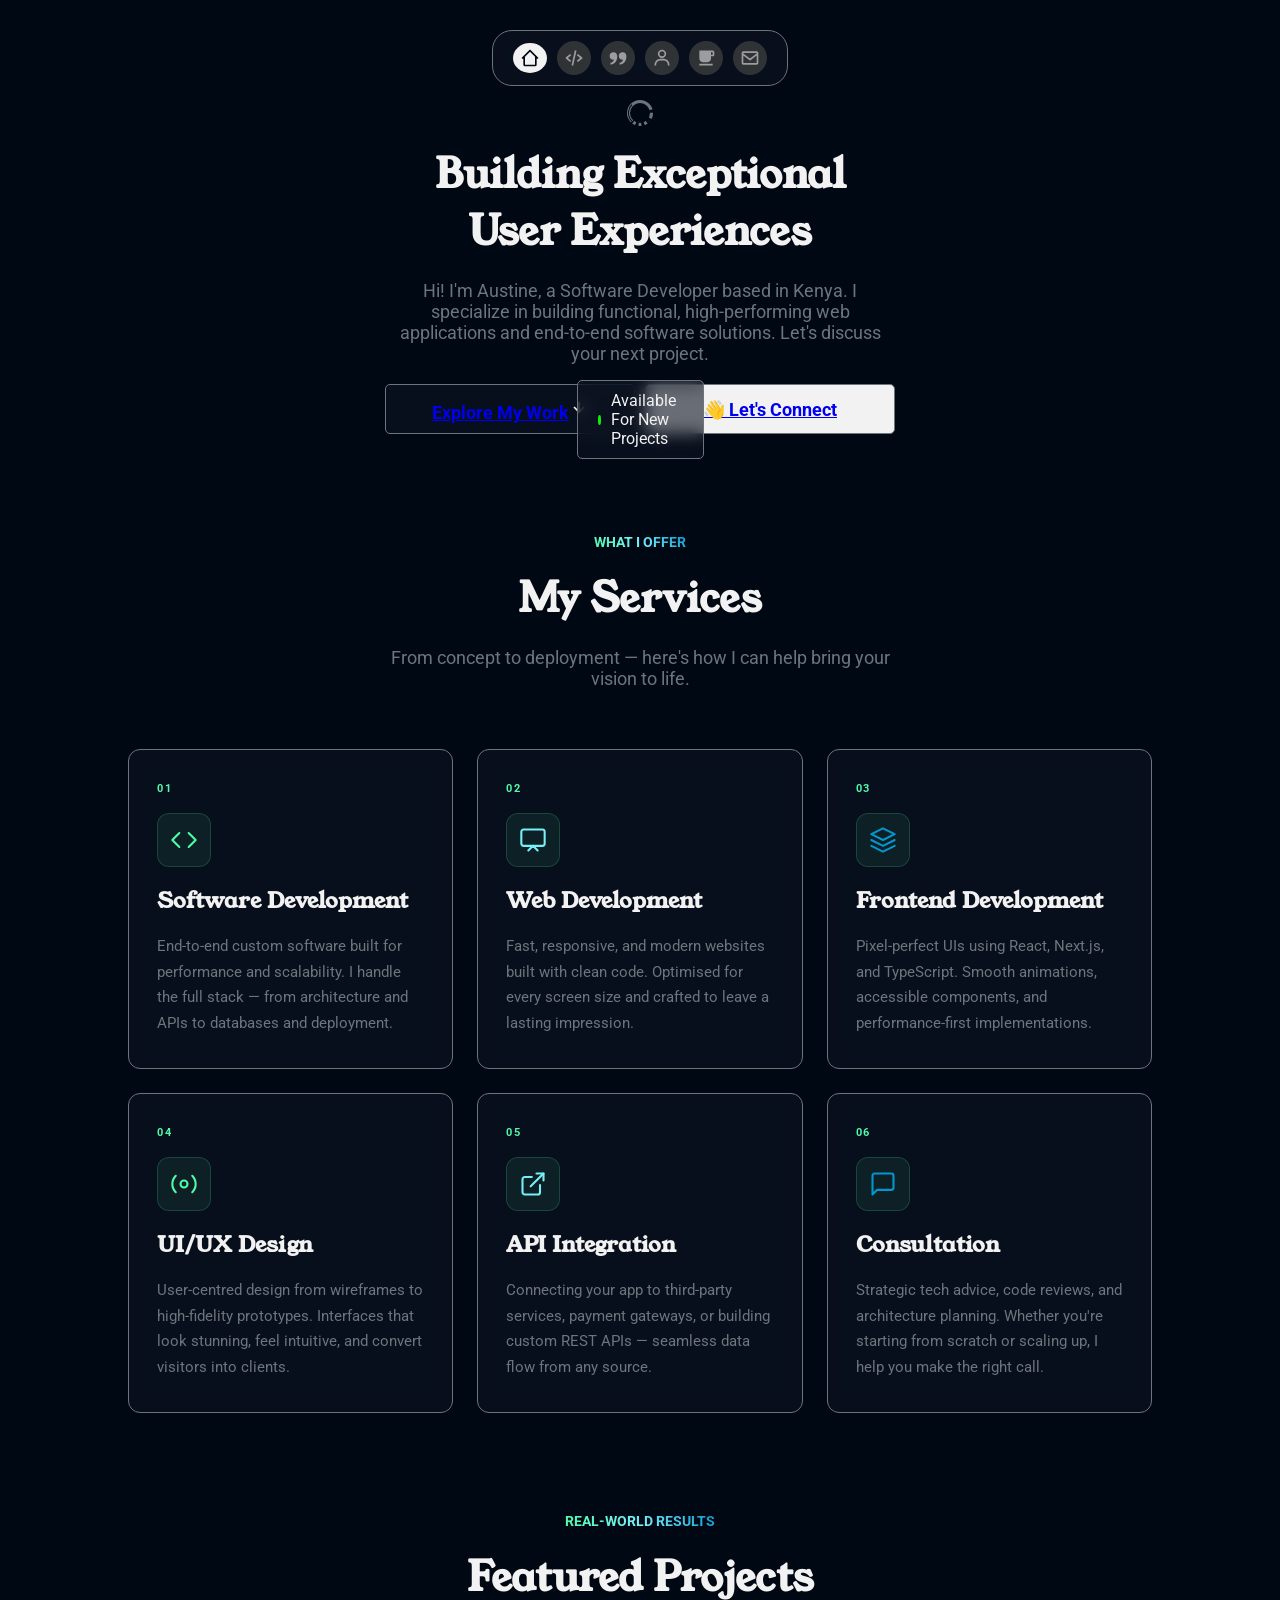
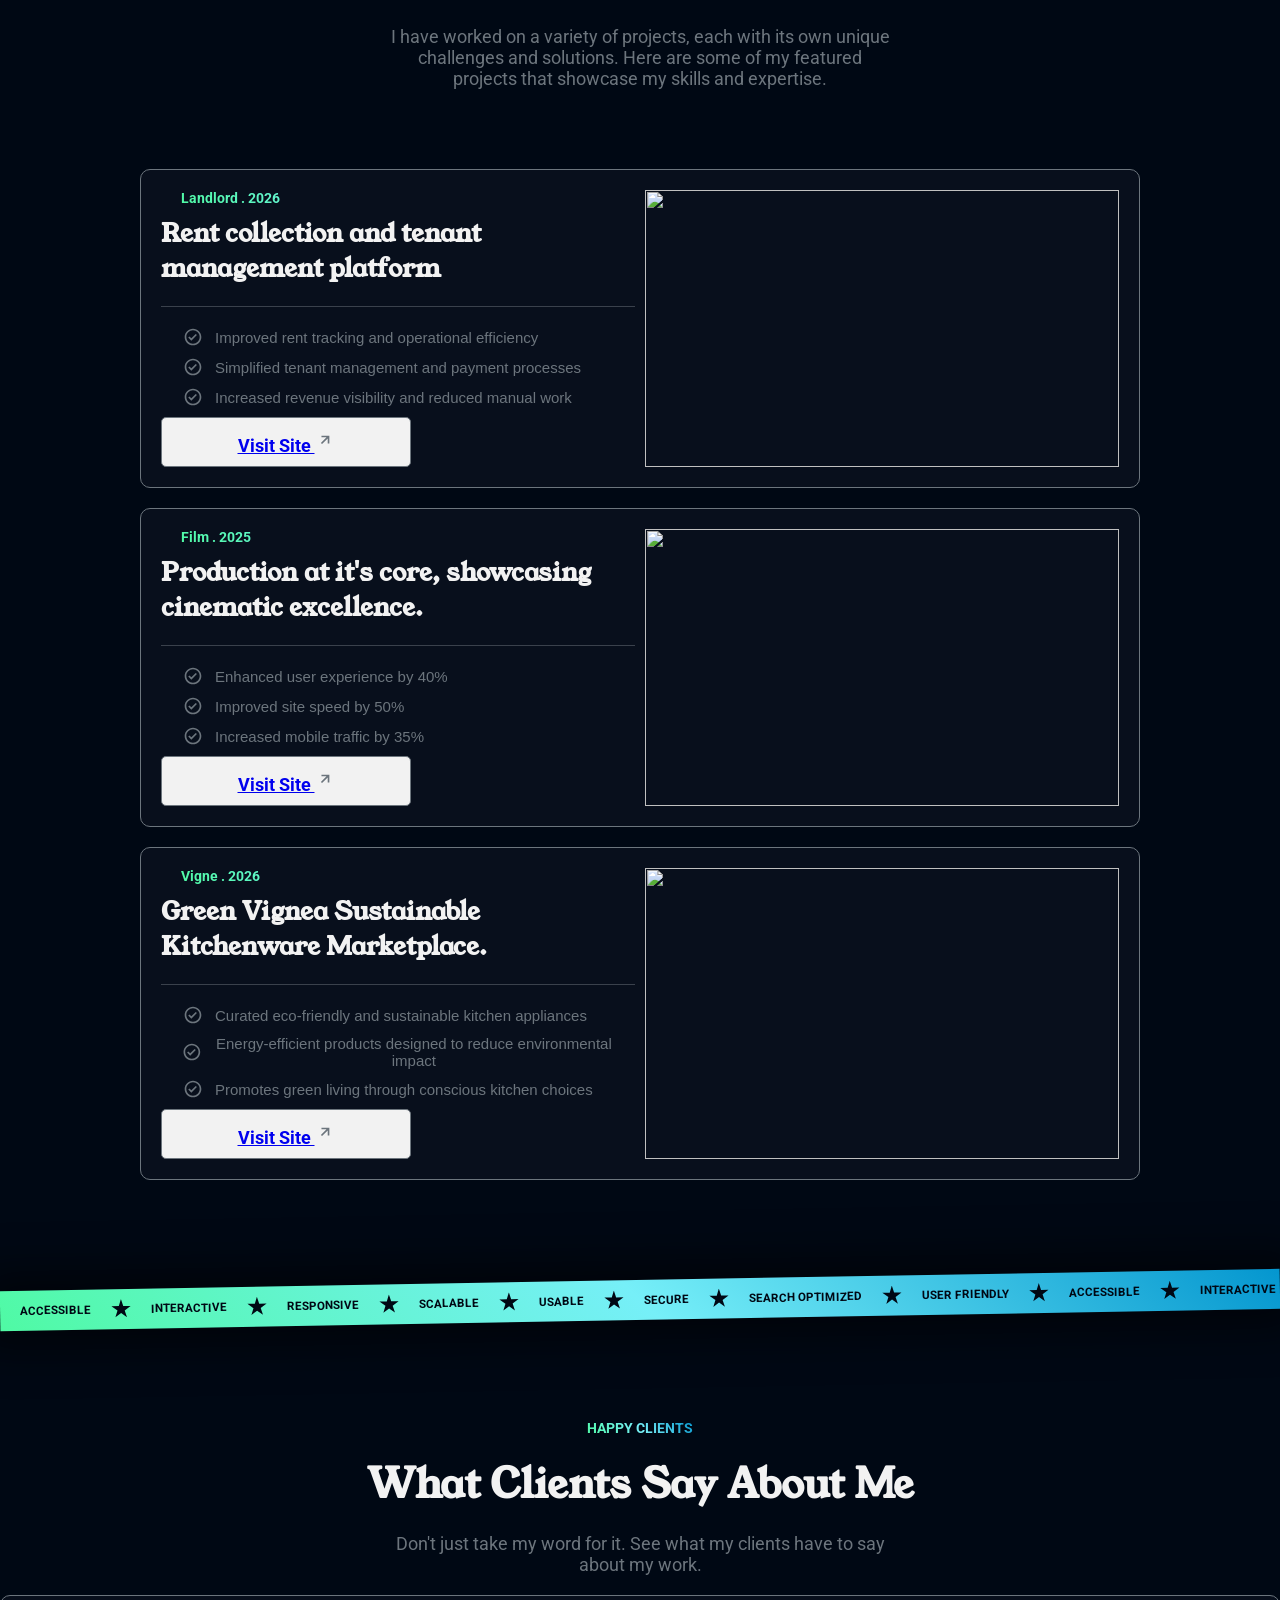
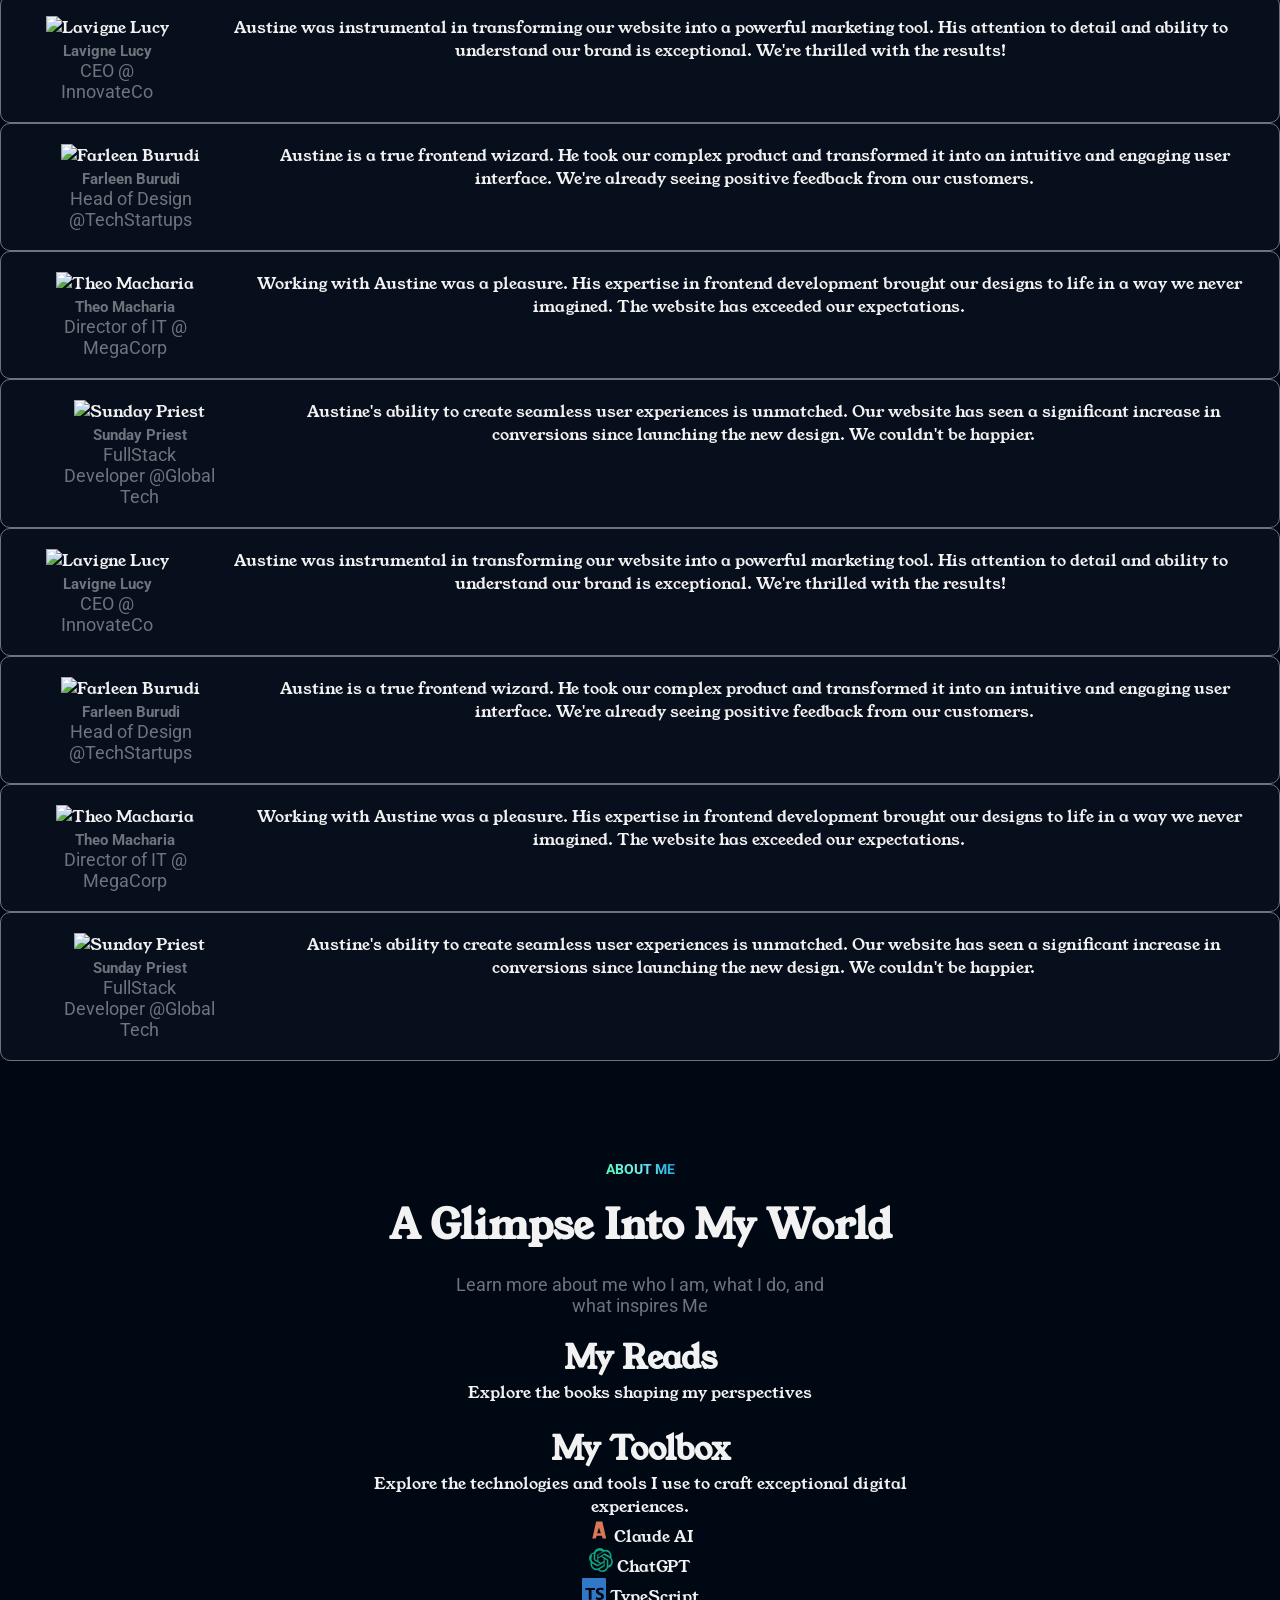
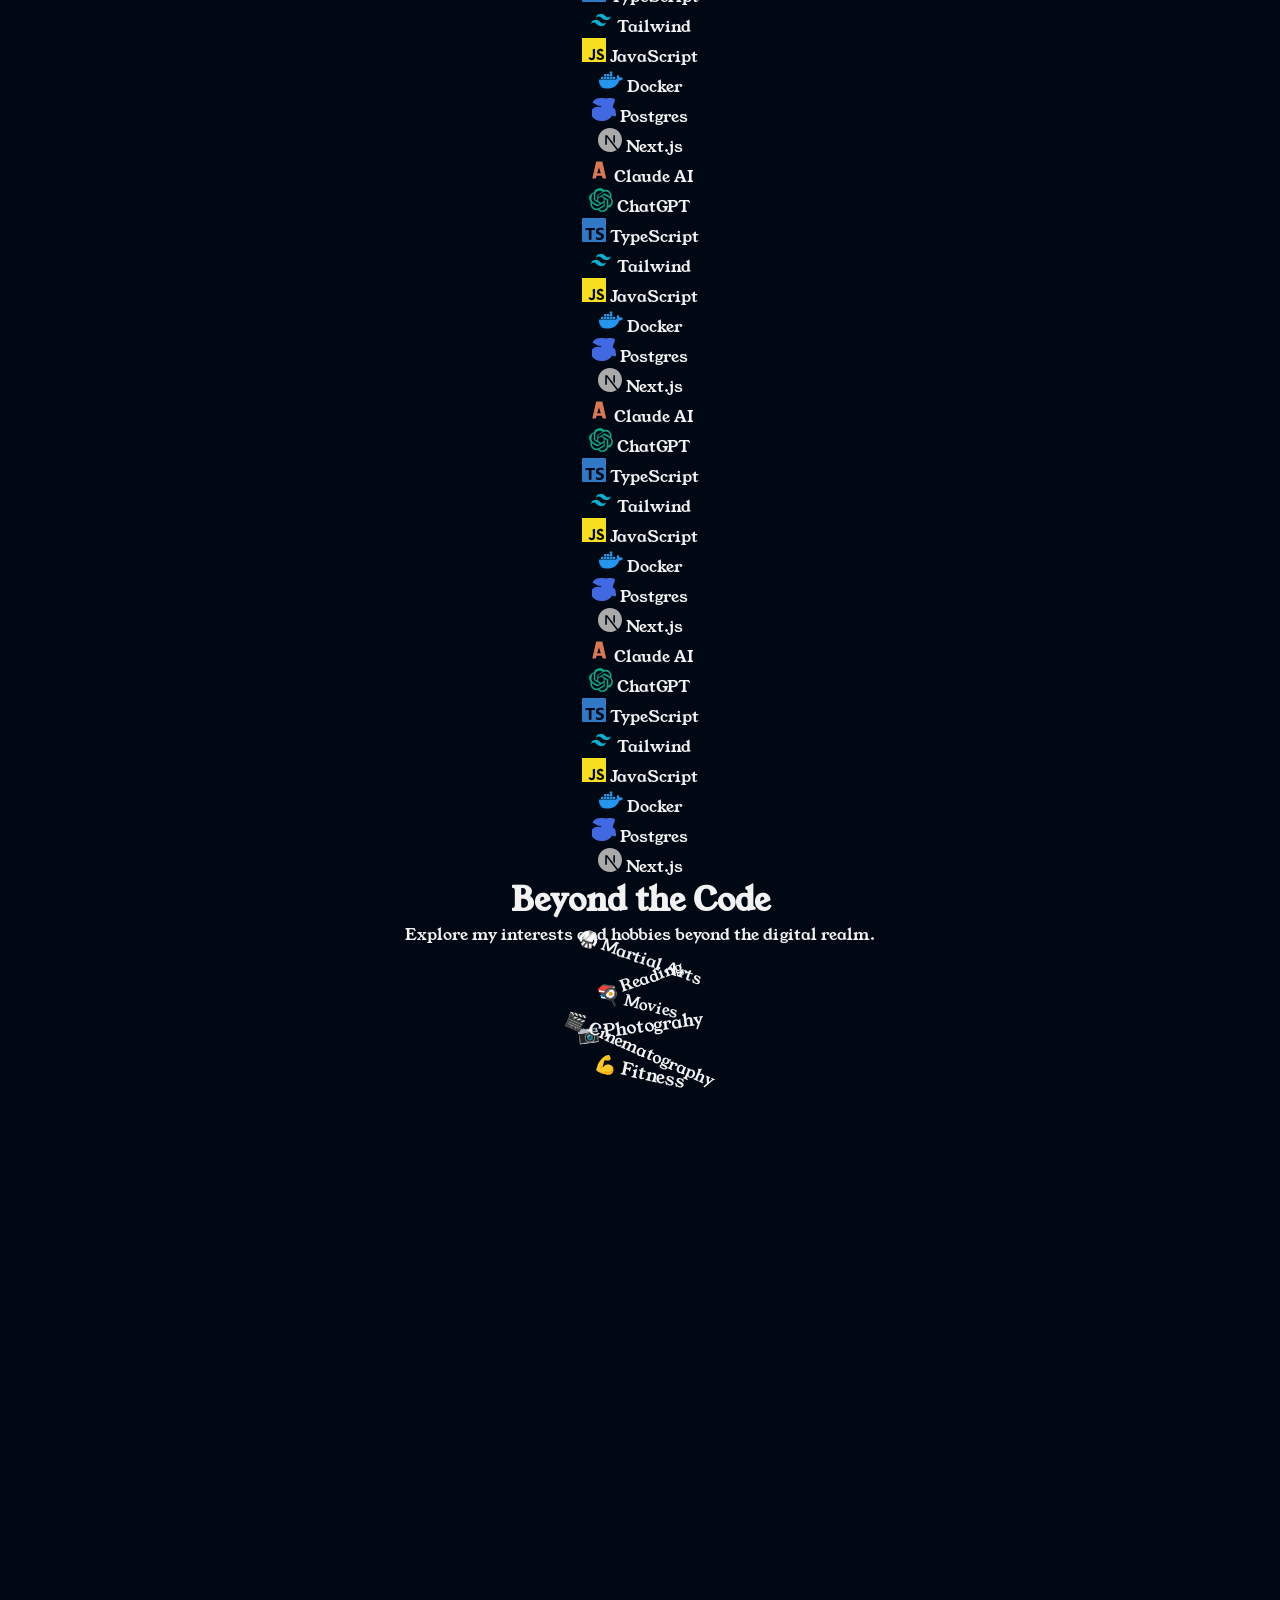
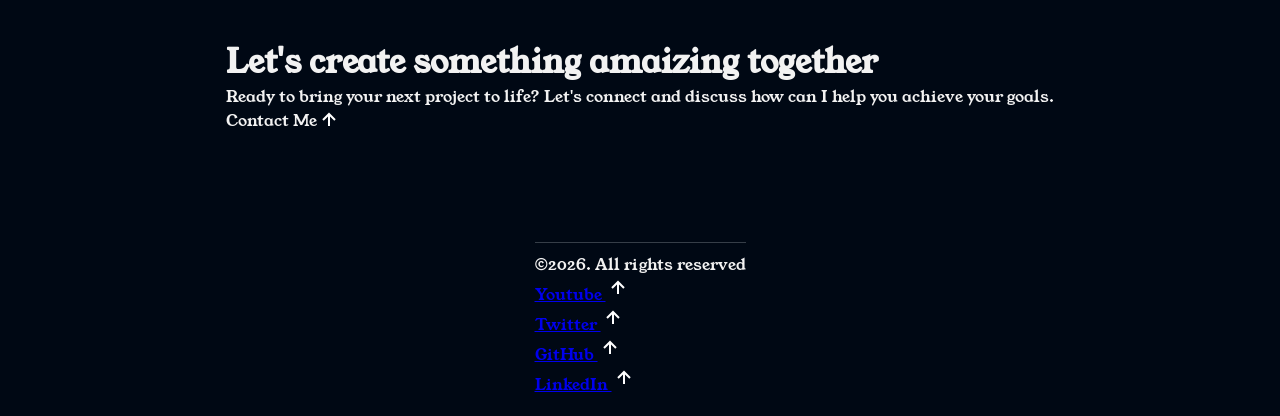
==== index.html @ bb8df399 "Add contact modal functionality and services section to portfolio" ====
<!DOCTYPE html>
<html lang="en">
<head>
    <meta charset="UTF-8">
    <meta name="viewport" content="width=device-width, initial-scale=1.0">
    <link href='https://unpkg.com/boxicons@2.1.4/css/boxicons.min.css' rel='stylesheet'>
    <link rel="stylesheet" href="second-section.css">
    <link rel="stylesheet" href="style.css">
    <link rel="stylesheet" href="third-section.css">
    <title>My Portfolio</title>
</head>
<body>

    <!-- <a href="https://wa.me/254768400317" target="_blank"
   style="
     position: fixed;
     left: 20px;
     bottom: 20px;
     z-index: 1000;
     background-color: #25D366;
     border-radius: 50%;
     padding: 12px;
     box-shadow: 0 4px 6px rgba(0,0,0,0.3);
     transition: transform 0.3s ease;
     display: flex;
     align-items: center;
     justify-content: center;
     text-decoration: none;
   "
   onmouseover="this.style.transform='scale(1.1)'"
   onmouseout="this.style.transform='scale(1)'"
   title="Chat with us on WhatsApp">
  <img src="https://upload.wikimedia.org/wikipedia/commons/6/6b/WhatsApp.svg"
       alt="Chat with us on WhatsApp"
       style="width:40px; height:40px;">
</a>

    
  <script src='https://cdn.jotfor.ms/agent/embedjs/0199d40018ce7ee59578424e854c43de06e7/embed.js'>
</script> -->
    <nav class="nav-icons">
        <div class="home active"><a href="#home">
            <svg xmlns="http://www.w3.org/2000/svg" width="20" height="20" viewBox="0 0 24 24" style="fill: #000814;transform: ;msFilter:;"><path d="M12.71 2.29a1 1 0 0 0-1.42 0l-9 9a1 1 0 0 0 0 1.42A1 1 0 0 0 3 13h1v7a2 2 0 0 0 2 2h12a2 2 0 0 0 2-2v-7h1a1 1 0 0 0 1-1 1 1 0 0 0-.29-.71zM6 20v-9.59l6-6 6 6V20z"></path></svg>
        </a>
            <span class="icon-label">Home</span>
        </div>
        <div class="home">
            <a href="#projects">
                <svg xmlns="http://www.w3.org/2000/svg" width="24" height="24" viewBox="0 0 24 24" style="fill: #9c9d9e;transform: ;msFilter:;"><path d="m7.375 16.781 1.25-1.562L4.601 12l4.024-3.219-1.25-1.562-5 4a1 1 0 0 0 0 1.562l5 4zm9.25-9.562-1.25 1.562L19.399 12l-4.024 3.219 1.25 1.562 5-4a1 1 0 0 0 0-1.562l-5-4zm-1.649-4.003-4 18-1.953-.434 4-18z"></path></svg>
            </a><span class="icon-label">Projects</span>
        </div>
        <div class="home">
            <a href="#testimonials">
                <svg xmlns="http://www.w3.org/2000/svg" width="24" height="24" viewBox="0 0 24 24" style="fill: #9c9d9e;transform: ;msFilter:;"><path d="m21.95 8.721-.025-.168-.026.006A4.5 4.5 0 1 0 17.5 14c.223 0 .437-.034.65-.065-.069.232-.14.468-.254.68-.114.308-.292.575-.469.844-.148.291-.409.488-.601.737-.201.242-.475.403-.692.604-.213.21-.492.315-.714.463-.232.133-.434.28-.65.35l-.539.222-.474.197.484 1.939.597-.144c.191-.048.424-.104.689-.171.271-.05.56-.187.882-.312.317-.143.686-.238 1.028-.467.344-.218.741-.4 1.091-.692.339-.301.748-.562 1.05-.944.33-.358.656-.734.909-1.162.293-.408.492-.856.702-1.299.19-.443.343-.896.468-1.336.237-.882.343-1.72.384-2.437.034-.718.014-1.315-.028-1.747a7.028 7.028 0 0 0-.063-.539zm-11 0-.025-.168-.026.006A4.5 4.5 0 1 0 6.5 14c.223 0 .437-.034.65-.065-.069.232-.14.468-.254.68-.114.308-.292.575-.469.844-.148.291-.409.488-.601.737-.201.242-.475.403-.692.604-.213.21-.492.315-.714.463-.232.133-.434.28-.65.35l-.539.222c-.301.123-.473.195-.473.195l.484 1.939.597-.144c.191-.048.424-.104.689-.171.271-.05.56-.187.882-.312.317-.143.686-.238 1.028-.467.344-.218.741-.4 1.091-.692.339-.301.748-.562 1.05-.944.33-.358.656-.734.909-1.162.293-.408.492-.856.702-1.299.19-.443.343-.896.468-1.336.237-.882.343-1.72.384-2.437.034-.718.014-1.315-.028-1.747a7.571 7.571 0 0 0-.064-.537z"></path></svg>
            </a><span class="icon-label">Testimonials</span>
        </div>
        <div class="home">
            <a href="#about">
                <svg xmlns="http://www.w3.org/2000/svg" width="24" height="24" viewBox="0 0 24 24" style="fill: #9c9d9e;transform: ;msFilter:;"><path d="M12 2a5 5 0 1 0 5 5 5 5 0 0 0-5-5zm0 8a3 3 0 1 1 3-3 3 3 0 0 1-3 3zm9 11v-1a7 7 0 0 0-7-7h-4a7 7 0 0 0-7 7v1h2v-1a5 5 0 0 1 5-5h4a5 5 0 0 1 5 5v1z"></path></svg>
            </a><span class="icon-label">About</span></div>
        <div class="home">
            <a href="#services">
                <svg xmlns="http://www.w3.org/2000/svg" width="24" height="24" viewBox="0 0 24 24" style="fill: #9c9d9e;transform: ;msFilter:;"><path d="M20 3H4v10c0 2.21 1.79 4 4 4h6c2.21 0 4-1.79 4-4v-3h2c1.103 0 2-.897 2-2V5c0-1.103-.897-2-2-2zm0 5h-2V5h2v3zM4 19h16v2H4z"></path></svg>
            </a><span class="icon-label">Services</span>
        </div>
        <div class="home">
            <a href="#contact">
                <svg xmlns="http://www.w3.org/2000/svg" width="24" height="24" viewBox="0 0 24 24" style="fill: #9c9d9e;transform: ;msFilter:;"><path d="M20 4H4c-1.103 0-2 .897-2 2v12c0 1.103.897 2 2 2h16c1.103 0 2-.897 2-2V6c0-1.103-.897-2-2-2zm0 2v.511l-8 6.223-8-6.222V6h16zM4 18V9.044l7.386 5.745a.994.994 0 0 0 1.228 0L20 9.044 20.002 18H4z"></path></svg>
            </a><span class="icon-label"><a href="mailto:austineakhonya624@gmail.com">Contact</a></span>
        </div>
    </nav>

    <div class="first-section" id="home">
        <!-- <div class="circles">
            <div class="circle circle1"><div class="star1"></div></div>
            <div class="circle circle1"><div class="star1"></div></div>
            <div class="circle circle1"><div class="star1"></div></div>
            <div class="circle circle1"><div class="star1"></div></div>
            <div class="circle circle1"><div class="star1"></div></div>
        </div> -->
        <div class="profile">
            <img class="rotating" src="images/profile.png" alt="">
            <div class="availability">
                <div class="online-blink"></div>
                Available For New Projects
            </div>
        </div>
        <div class="profile-details">
            <h1 class="profile-title">
                Building Exceptional <br> User Experiences
            </h1>
            <p class="profile-description">
                Hi! I'm Austine, a Software Developer based in Kenya. I specialize in building functional, high-performing web applications and end-to-end software solutions. Let's discuss your next project.
            </p>

            <div class="connect-contact">
                <div class="explore-work">
                    <a href="#projects">
                        Explore My Work<svg xmlns="http://www.w3.org/2000/svg" width="24" height="24" viewBox="0 0 24 24" style="fill: rgba(249, 242, 242, 1);transform: ;msFilter:;"><path d="m18.707 12.707-1.414-1.414L13 15.586V6h-2v9.586l-4.293-4.293-1.414 1.414L12 19.414z"></path></svg>
                    </a>
                </div>
                <div class="connect">
                    <a href="#" data-open-contact>
                        &#128075 Let's Connect
                    </a>
                </div>
            </div>
        </div>
    </div>

    <div class="services-section second-section profile-details" id="services">
        <h5 class="results">WHAT I OFFER</h5>
        <h1 class="results-title profile-title">My Services</h1>
        <p class="results-description profile-description">From concept to deployment — here's how I can help bring your vision to life.</p>

        <div class="services-grid">

            <div class="service-card">
                <span class="service-num">01</span>
                <div class="service-icon">
                    <svg xmlns="http://www.w3.org/2000/svg" width="24" height="24" viewBox="0 0 24 24" fill="none" stroke="#4ffaa4" stroke-width="1.8" stroke-linecap="round" stroke-linejoin="round">
                        <polyline points="16 18 22 12 16 6"/><polyline points="8 6 2 12 8 18"/>
                    </svg>
                </div>
                <h3 class="service-name">Software Development</h3>
                <p class="service-desc">End-to-end custom software built for performance and scalability. I handle the full stack — from architecture and APIs to databases and deployment.</p>
            </div>

            <div class="service-card">
                <span class="service-num">02</span>
                <div class="service-icon">
                    <svg xmlns="http://www.w3.org/2000/svg" width="24" height="24" viewBox="0 0 24 24" fill="none" stroke="#76eff8" stroke-width="1.8" stroke-linecap="round" stroke-linejoin="round">
                        <rect x="2" y="3" width="20" height="14" rx="2"/><polyline points="8 21 12 17 16 21"/>
                    </svg>
                </div>
                <h3 class="service-name">Web Development</h3>
                <p class="service-desc">Fast, responsive, and modern websites built with clean code. Optimised for every screen size and crafted to leave a lasting impression.</p>
            </div>

            <div class="service-card">
                <span class="service-num">03</span>
                <div class="service-icon">
                    <svg xmlns="http://www.w3.org/2000/svg" width="24" height="24" viewBox="0 0 24 24" fill="none" stroke="#0496cf" stroke-width="1.8" stroke-linecap="round" stroke-linejoin="round">
                        <path d="M12 2L2 7l10 5 10-5-10-5z"/><path d="M2 17l10 5 10-5"/><path d="M2 12l10 5 10-5"/>
                    </svg>
                </div>
                <h3 class="service-name">Frontend Development</h3>
                <p class="service-desc">Pixel-perfect UIs using React, Next.js, and TypeScript. Smooth animations, accessible components, and performance-first implementations.</p>
            </div>

            <div class="service-card">
                <span class="service-num">04</span>
                <div class="service-icon">
                    <svg xmlns="http://www.w3.org/2000/svg" width="24" height="24" viewBox="0 0 24 24" fill="none" stroke="#4ffaa4" stroke-width="1.8" stroke-linecap="round" stroke-linejoin="round">
                        <circle cx="12" cy="12" r="3"/><path d="M19.07 4.93a10 10 0 0 1 0 14.14M4.93 4.93a10 10 0 0 0 0 14.14"/>
                    </svg>
                </div>
                <h3 class="service-name">UI/UX Design</h3>
                <p class="service-desc">User-centred design from wireframes to high-fidelity prototypes. Interfaces that look stunning, feel intuitive, and convert visitors into clients.</p>
            </div>

            <div class="service-card">
                <span class="service-num">05</span>
                <div class="service-icon">
                    <svg xmlns="http://www.w3.org/2000/svg" width="24" height="24" viewBox="0 0 24 24" fill="none" stroke="#76eff8" stroke-width="1.8" stroke-linecap="round" stroke-linejoin="round">
                        <path d="M18 13v6a2 2 0 0 1-2 2H5a2 2 0 0 1-2-2V8a2 2 0 0 1 2-2h6"/><polyline points="15 3 21 3 21 9"/><line x1="10" y1="14" x2="21" y2="3"/>
                    </svg>
                </div>
                <h3 class="service-name">API Integration</h3>
                <p class="service-desc">Connecting your app to third-party services, payment gateways, or building custom REST APIs — seamless data flow from any source.</p>
            </div>

            <div class="service-card">
                <span class="service-num">06</span>
                <div class="service-icon">
                    <svg xmlns="http://www.w3.org/2000/svg" width="24" height="24" viewBox="0 0 24 24" fill="none" stroke="#0496cf" stroke-width="1.8" stroke-linecap="round" stroke-linejoin="round">
                        <path d="M21 15a2 2 0 0 1-2 2H7l-4 4V5a2 2 0 0 1 2-2h14a2 2 0 0 1 2 2z"/>
                    </svg>
                </div>
                <h3 class="service-name">Consultation</h3>
                <p class="service-desc">Strategic tech advice, code reviews, and architecture planning. Whether you're starting from scratch or scaling up, I help you make the right call.</p>
            </div>

        </div>
    </div>

    <div class="second-section profile-details" id="projects">
        <h5 class="results">REAL-WORLD RESULTS</h5>
        <h1 class="results-title profile-title">Featured Projects</h1>
        <p class="results-description profile-description">I have worked on a variety of projects, each with its own unique challenges and solutions. Here are some of my featured projects that showcase my skills and expertise.</p>

        <div class="projects-container js-container" id="projects">
           

          
        </div>
    </div>

    <div class="third-section-main">
        <div class="third-section">
            <div class="scrolling-text qualities">
               
            
                
            </div>
        </div>
    </div>


    <div class="fourth-section second-section profile-details" id="testimonials">
        <h5 class="results">HAPPY CLIENTS</h5>
        <h1 class="results-title profile-title">What Clients Say About Me</h1>
        <p class="results-description profile-description">Don't just take my word for it. See what my clients have to say about my work.</p>

        <div class="testimonials">
            <div class="ttt" id = "testimonialsWrapper">
                

                 
            </div>

            
        </div>
    </div>
    </div>


    <div class="fifth-section fourth-section second-section profile-details" id="about">
        <h5 class="results">ABOUT ME</h5>
        <h1 class="results-title profile-title">A Glimpse Into My World</h1>
        <p class="results-description profile-description">Learn more about me who I am, what I do, and <br> what inspires Me</p>

      <div class="fifth-container">

        <div class="fifth-top">
            <div class="fifth-left">
                <h1>My Reads</h1>
                <p class="desc">Explore the books shaping my perspectives</p>
                <img src="images/profile/Designing_Data-Intensive_Applications_1_1080x.webp" alt="">
            </div>
            <div class="fifth-right">
                <h1>My Toolbox</h1>
                <p class="desc">
                  Explore the technologies and tools I use to craft exceptional digital experiences.
                </p>
                <div class="language-icons-anime">
                    <div class="tops-animes anime1">
                        <div class="top-anime">
                            <div class="anime-icon">
                                <svg xmlns="http://www.w3.org/2000/svg" width="24" height="24" viewBox="0 0 24 24" style="fill: #D97757;transform: ;msFilter:;"><path d="M13.827 3.52h-3.645L6.3 20.48h3.517l.837-2.685h5.21l.834 2.685h3.52l-3.882-16.96h-2.51zm-2.635 11.656 1.785-5.726 1.783 5.726H11.19z"/></svg>
                                Claude AI
                            </div><div class="anime-icon">
                                <svg xmlns="http://www.w3.org/2000/svg" width="24" height="24" viewBox="0 0 24 24" style="fill: #10a37f;transform: ;msFilter:;"><path d="M22.282 9.821a5.985 5.985 0 0 0-.516-4.91 6.046 6.046 0 0 0-6.51-2.9A6.065 6.065 0 0 0 4.981 4.18a5.985 5.985 0 0 0-3.998 2.9 6.046 6.046 0 0 0 .743 7.097 5.98 5.98 0 0 0 .51 4.911 6.051 6.051 0 0 0 6.515 2.9A5.985 5.985 0 0 0 13.26 24a6.056 6.056 0 0 0 5.772-4.206 5.99 5.99 0 0 0 3.997-2.9 6.056 6.056 0 0 0-.747-7.073zm-9.022 12.608a4.476 4.476 0 0 1-2.876-1.041l.141-.08 4.779-2.758a.795.795 0 0 0 .392-.681v-6.737l2.02 1.168a.07.07 0 0 1 .038.052v5.583a4.504 4.504 0 0 1-4.494 4.494zm-9.661-4.125a4.47 4.47 0 0 1-.535-3.014l.142.085 4.783 2.759a.771.771 0 0 0 .78 0l5.843-3.369v2.332a.08.08 0 0 1-.033.062L9.74 19.95a4.5 4.5 0 0 1-6.14-1.646zm-1.26-10.708a4.485 4.485 0 0 1 2.366-1.973V11.6a.766.766 0 0 0 .388.676l5.815 3.355-2.02 1.168a.076.076 0 0 1-.071 0l-4.83-2.786a4.494 4.494 0 0 1-.49-6.255zm16.597 3.855-5.844-3.369 2.015-1.162a.076.076 0 0 1 .071 0l4.83 2.786a4.494 4.494 0 0 1-.676 8.108v-5.59a.79.79 0 0 0-.396-.773zm2.01-3.023-.141-.085-4.774-2.782a.776.776 0 0 0-.785 0L9.409 9.23V6.897a.066.066 0 0 1 .028-.061l4.83-2.787a4.5 4.5 0 0 1 6.644 4.66zm-12.64 4.135-2.02-1.164a.08.08 0 0 1-.038-.057V7.19a4.5 4.5 0 0 1 7.375-3.453l-.142.08-4.777 2.758a.795.795 0 0 0-.393.681zm1.097-2.365 2.602-1.5 2.607 1.5v2.999l-2.597 1.5-2.607-1.5z"/></svg>
                                ChatGPT
                            </div><div class="anime-icon">
                                <svg xmlns="http://www.w3.org/2000/svg" width="24" height="24" viewBox="0 0 24 24" style="fill: #3178c6;transform: ;msFilter:;"><path d="M1.125 0C.502 0 0 .502 0 1.125v21.75C0 23.498.502 24 1.125 24h21.75c.623 0 1.125-.502 1.125-1.125V1.125C24 .502 23.498 0 22.875 0zm17.363 9.75c.612 0 1.154.037 1.627.111a6.38 6.38 0 0 1 1.306.34v2.458a3.95 3.95 0 0 0-.643-.361 5.093 5.093 0 0 0-.717-.26 5.453 5.453 0 0 0-1.426-.2c-.3 0-.573.028-.819.086a2.1 2.1 0 0 0-.623.242c-.17.104-.3.229-.393.374a.888.888 0 0 0-.14.49c0 .196.053.373.156.529.104.156.252.304.443.444s.423.276.696.41c.273.135.582.274.926.416.47.197.892.407 1.266.628.374.222.695.473.963.753.268.279.472.598.614.957.142.359.214.776.214 1.253 0 .657-.125 1.21-.373 1.656a3.033 3.033 0 0 1-1.012 1.085 4.38 4.38 0 0 1-1.487.596c-.566.12-1.163.18-1.79.18a9.916 9.916 0 0 1-1.84-.164 5.544 5.544 0 0 1-1.512-.493v-2.63a5.033 5.033 0 0 0 3.237 1.2c.333 0 .624-.03.872-.09.249-.06.456-.144.623-.25.166-.108.29-.234.373-.38a1.023 1.023 0 0 0-.074-1.089 2.12 2.12 0 0 0-.537-.5 5.597 5.597 0 0 0-.807-.444 27.72 27.72 0 0 0-1.007-.436c-.918-.383-1.602-.852-2.053-1.405-.45-.553-.676-1.222-.676-2.005 0-.614.123-1.141.369-1.582.246-.441.58-.804 1.004-1.089a4.494 4.494 0 0 1 1.47-.629 7.536 7.536 0 0 1 1.77-.201zm-15.113.188h9.563v2.166H9.506v9.646H6.789v-9.646H3.375z"/></svg>
                                TypeScript
                            </div><div class="anime-icon">
                                <svg xmlns="http://www.w3.org/2000/svg" width="24" height="24" viewBox="0 0 24 24" style="fill: #06B6D4;transform: ;msFilter:;"><path d="M18.5 9.51a4.22 4.22 0 0 1-1.91-1.34A5.77 5.77 0 0 0 12 6a4.72 4.72 0 0 0-5 4 3.23 3.23 0 0 1 3.5-1.49 4.32 4.32 0 0 1 1.91 1.35A5.77 5.77 0 0 0 17 12a4.72 4.72 0 0 0 5-4 3.2 3.2 0 0 1-3.5 1.51zm-13 4.98a4.22 4.22 0 0 1 1.91 1.34A5.77 5.77 0 0 0 12 18a4.72 4.72 0 0 0 5-4 3.23 3.23 0 0 1-3.5 1.49 4.32 4.32 0 0 1-1.91-1.35A5.8 5.8 0 0 0 7 12a4.72 4.72 0 0 0-5 4 3.2 3.2 0 0 1 3.5-1.51z"></path></svg>
                                Tailwind
                            </div><div class="anime-icon">
                                <svg xmlns="http://www.w3.org/2000/svg" width="24" height="24" viewBox="0 0 24 24" style="fill: #f7df1e;transform: ;msFilter:;"><path d="M0 0h24v24H0V0zm22.034 18.276c-.175-1.095-.888-2.015-3.003-2.873-.736-.345-1.554-.585-1.797-1.14-.091-.33-.105-.51-.046-.705.15-.646.915-.84 1.515-.66.39.12.75.42.976.9 1.034-.676 1.034-.676 1.755-1.125-.27-.42-.404-.601-.586-.78-.63-.705-1.469-1.065-2.834-1.034l-.705.089c-.676.165-1.32.525-1.71 1.005-1.14 1.291-.811 3.541.569 4.471 1.365 1.02 3.361 1.244 3.616 2.205.24 1.17-.87 1.545-1.966 1.41-.811-.18-1.26-.586-1.755-1.336l-1.83 1.051c.21.48.45.689.81 1.109 1.74 1.756 6.09 1.666 6.871-1.004.029-.09.24-.705.074-1.65l.046.067zm-8.983-7.245h-2.248c0 1.938-.009 3.864-.009 5.805 0 1.232.063 2.363-.138 2.711-.33.689-1.18.601-1.566.48-.396-.196-.597-.466-.83-.855-.063-.105-.11-.196-.127-.196l-1.825 1.125c.305.63.75 1.172 1.324 1.517.855.51 2.004.675 3.207.405.783-.226 1.458-.691 1.811-1.411.51-.93.402-2.07.397-3.346.012-2.054 0-4.109 0-6.179l.004-.056z"/></svg>
                                JavaScript
                            </div><div class="anime-icon">
                                <svg xmlns="http://www.w3.org/2000/svg" width="24" height="24" viewBox="0 0 24 24" style="fill: #2496ED;transform: ;msFilter:;"><path d="M13.983 11.078h2.119a.186.186 0 0 0 .186-.185V9.006a.186.186 0 0 0-.186-.186h-2.119a.185.185 0 0 0-.185.185v1.888c0 .102.083.185.185.185m-2.954-5.43h2.118a.186.186 0 0 0 .186-.186V3.574a.186.186 0 0 0-.186-.185h-2.118a.185.185 0 0 0-.185.185v1.888c0 .102.082.185.185.185m0 2.716h2.118a.187.187 0 0 0 .186-.186V6.29a.186.186 0 0 0-.186-.185h-2.118a.185.185 0 0 0-.185.185v1.887c0 .102.082.185.185.186m-2.93 0h2.12a.186.186 0 0 0 .184-.186V6.29a.185.185 0 0 0-.185-.185H8.1a.185.185 0 0 0-.185.185v1.887c0 .102.083.185.185.186m-2.964 0h2.119a.186.186 0 0 0 .185-.186V6.29a.185.185 0 0 0-.185-.185H5.136a.186.186 0 0 0-.186.185v1.887c0 .102.084.185.186.186m5.893 2.715h2.118a.186.186 0 0 0 .186-.185V9.006a.186.186 0 0 0-.186-.186h-2.118a.185.185 0 0 0-.185.185v1.888c0 .102.082.185.185.185m-2.93 0h2.12a.185.185 0 0 0 .184-.185V9.006a.185.185 0 0 0-.184-.186h-2.12a.185.185 0 0 0-.184.185v1.888c0 .102.083.185.185.185m-2.964 0h2.119a.185.185 0 0 0 .185-.185V9.006a.185.185 0 0 0-.184-.186h-2.12a.186.186 0 0 0-.186.186v1.887c0 .102.084.185.186.185m-2.92 0h2.12a.186.186 0 0 0 .184-.185V9.006a.185.185 0 0 0-.184-.186h-2.12a.185.185 0 0 0-.185.186v1.887c0 .102.083.185.185.185M23.763 9.89c-.065-.051-.672-.51-1.954-.51-.338.001-.676.03-1.01.087-.248-1.7-1.653-2.53-1.716-2.566l-.344-.199-.226.327c-.284.438-.49.922-.612 1.43-.23.97-.09 1.882.403 2.661-.595.332-1.55.413-1.744.42H.751a.751.751 0 0 0-.75.748 11.376 11.376 0 0 0 .692 4.062c.545 1.428 1.355 2.48 2.41 3.124 1.18.723 3.1 1.137 5.275 1.137.983.003 1.963-.086 2.93-.266a12.248 12.248 0 0 0 3.823-1.389c.98-.567 1.86-1.288 2.61-2.136 1.252-1.418 1.998-2.997 2.553-4.4h.221c1.372 0 2.215-.549 2.68-1.009.309-.293.55-.65.707-1.046l.098-.288Z"/></svg>
                                Docker
                            </div><div class="anime-icon">
                                <svg xmlns="http://www.w3.org/2000/svg" width="24" height="24" viewBox="0 0 24 24" style="fill: #4169E1;transform: ;msFilter:;"><path d="M17.128 0a10.134 10.134 0 0 0-2.755.403l-.063.02A10.922 10.922 0 0 0 12.6.258C11.422.086 10.27.025 9.2.064c-3.522.124-5.509 1.025-6.111 1.42A9.8 9.8 0 0 0 .972 3.625a.657.657 0 0 0 .012 1.02c.124.097 3.02 2.437 6.283 3.15a10.66 10.66 0 0 0 2.12.26c-.285.365-.556.755-.8 1.17A4.45 4.45 0 0 0 7.1 8.75c-1.186-.069-2.372.05-3.2.27-3.209.858-5.009 3.497-5.009 5.877 0 4.358 4.893 8.212 10.688 8.212 4.844 0 8.956-2.245 10.425-5.607.44.205.898.367 1.369.485a5.088 5.088 0 0 0 2.563.013c.53-.127 1.283-.437 1.575-.813.23-.3.297-.63.215-.895-.074-.244-.293-.376-.56-.451-.056-.016-.109-.04-.165-.058l-.005-.001a11.98 11.98 0 0 1-.602-.234c-.164-.07-.323-.144-.475-.225a4.09 4.09 0 0 1-.455-.278c.18-.43.278-.888.278-1.35 0-1.456-.838-2.956-2.28-3.985a8.5 8.5 0 0 0-1.065-.618c.157-.298.307-.6.45-.9.63-1.327 1.194-2.659 1.56-3.835.263-.847.42-1.558.45-2.13.029-.568-.037-1.13-.418-1.56C21.694.44 19.576.014 17.128 0z"/></svg>
                                Postgres
                            </div><div class="anime-icon">
                                <svg xmlns="http://www.w3.org/2000/svg" width="24" height="24" viewBox="0 0 24 24" style="fill: #aaaaaa;transform: ;msFilter:;"><path d="M18.665 21.978C16.758 23.255 14.465 24 12 24 5.377 24 0 18.623 0 12S5.377 0 12 0s12 5.377 12 12c0 3.583-1.574 6.801-4.067 9.001L9.219 7.2H7.2v9.596h1.615V9.251l9.85 12.727zm-3.332-8.533 1.6 2.061V7.2h-1.6v6.245z"/></svg>
                                Next.js
                            </div>
                        </div>
                        <div class="top-anime">
                            <div class="anime-icon">
                                <svg xmlns="http://www.w3.org/2000/svg" width="24" height="24" viewBox="0 0 24 24" style="fill: #D97757;transform: ;msFilter:;"><path d="M13.827 3.52h-3.645L6.3 20.48h3.517l.837-2.685h5.21l.834 2.685h3.52l-3.882-16.96h-2.51zm-2.635 11.656 1.785-5.726 1.783 5.726H11.19z"/></svg>
                                Claude AI
                            </div><div class="anime-icon">
                                <svg xmlns="http://www.w3.org/2000/svg" width="24" height="24" viewBox="0 0 24 24" style="fill: #10a37f;transform: ;msFilter:;"><path d="M22.282 9.821a5.985 5.985 0 0 0-.516-4.91 6.046 6.046 0 0 0-6.51-2.9A6.065 6.065 0 0 0 4.981 4.18a5.985 5.985 0 0 0-3.998 2.9 6.046 6.046 0 0 0 .743 7.097 5.98 5.98 0 0 0 .51 4.911 6.051 6.051 0 0 0 6.515 2.9A5.985 5.985 0 0 0 13.26 24a6.056 6.056 0 0 0 5.772-4.206 5.99 5.99 0 0 0 3.997-2.9 6.056 6.056 0 0 0-.747-7.073zm-9.022 12.608a4.476 4.476 0 0 1-2.876-1.041l.141-.08 4.779-2.758a.795.795 0 0 0 .392-.681v-6.737l2.02 1.168a.07.07 0 0 1 .038.052v5.583a4.504 4.504 0 0 1-4.494 4.494zm-9.661-4.125a4.47 4.47 0 0 1-.535-3.014l.142.085 4.783 2.759a.771.771 0 0 0 .78 0l5.843-3.369v2.332a.08.08 0 0 1-.033.062L9.74 19.95a4.5 4.5 0 0 1-6.14-1.646zm-1.26-10.708a4.485 4.485 0 0 1 2.366-1.973V11.6a.766.766 0 0 0 .388.676l5.815 3.355-2.02 1.168a.076.076 0 0 1-.071 0l-4.83-2.786a4.494 4.494 0 0 1-.49-6.255zm16.597 3.855-5.844-3.369 2.015-1.162a.076.076 0 0 1 .071 0l4.83 2.786a4.494 4.494 0 0 1-.676 8.108v-5.59a.79.79 0 0 0-.396-.773zm2.01-3.023-.141-.085-4.774-2.782a.776.776 0 0 0-.785 0L9.409 9.23V6.897a.066.066 0 0 1 .028-.061l4.83-2.787a4.5 4.5 0 0 1 6.644 4.66zm-12.64 4.135-2.02-1.164a.08.08 0 0 1-.038-.057V7.19a4.5 4.5 0 0 1 7.375-3.453l-.142.08-4.777 2.758a.795.795 0 0 0-.393.681zm1.097-2.365 2.602-1.5 2.607 1.5v2.999l-2.597 1.5-2.607-1.5z"/></svg>
                                ChatGPT
                            </div><div class="anime-icon">
                                <svg xmlns="http://www.w3.org/2000/svg" width="24" height="24" viewBox="0 0 24 24" style="fill: #3178c6;transform: ;msFilter:;"><path d="M1.125 0C.502 0 0 .502 0 1.125v21.75C0 23.498.502 24 1.125 24h21.75c.623 0 1.125-.502 1.125-1.125V1.125C24 .502 23.498 0 22.875 0zm17.363 9.75c.612 0 1.154.037 1.627.111a6.38 6.38 0 0 1 1.306.34v2.458a3.95 3.95 0 0 0-.643-.361 5.093 5.093 0 0 0-.717-.26 5.453 5.453 0 0 0-1.426-.2c-.3 0-.573.028-.819.086a2.1 2.1 0 0 0-.623.242c-.17.104-.3.229-.393.374a.888.888 0 0 0-.14.49c0 .196.053.373.156.529.104.156.252.304.443.444s.423.276.696.41c.273.135.582.274.926.416.47.197.892.407 1.266.628.374.222.695.473.963.753.268.279.472.598.614.957.142.359.214.776.214 1.253 0 .657-.125 1.21-.373 1.656a3.033 3.033 0 0 1-1.012 1.085 4.38 4.38 0 0 1-1.487.596c-.566.12-1.163.18-1.79.18a9.916 9.916 0 0 1-1.84-.164 5.544 5.544 0 0 1-1.512-.493v-2.63a5.033 5.033 0 0 0 3.237 1.2c.333 0 .624-.03.872-.09.249-.06.456-.144.623-.25.166-.108.29-.234.373-.38a1.023 1.023 0 0 0-.074-1.089 2.12 2.12 0 0 0-.537-.5 5.597 5.597 0 0 0-.807-.444 27.72 27.72 0 0 0-1.007-.436c-.918-.383-1.602-.852-2.053-1.405-.45-.553-.676-1.222-.676-2.005 0-.614.123-1.141.369-1.582.246-.441.58-.804 1.004-1.089a4.494 4.494 0 0 1 1.47-.629 7.536 7.536 0 0 1 1.77-.201zm-15.113.188h9.563v2.166H9.506v9.646H6.789v-9.646H3.375z"/></svg>
                                TypeScript
                            </div><div class="anime-icon">
                                <svg xmlns="http://www.w3.org/2000/svg" width="24" height="24" viewBox="0 0 24 24" style="fill: #06B6D4;transform: ;msFilter:;"><path d="M18.5 9.51a4.22 4.22 0 0 1-1.91-1.34A5.77 5.77 0 0 0 12 6a4.72 4.72 0 0 0-5 4 3.23 3.23 0 0 1 3.5-1.49 4.32 4.32 0 0 1 1.91 1.35A5.77 5.77 0 0 0 17 12a4.72 4.72 0 0 0 5-4 3.2 3.2 0 0 1-3.5 1.51zm-13 4.98a4.22 4.22 0 0 1 1.91 1.34A5.77 5.77 0 0 0 12 18a4.72 4.72 0 0 0 5-4 3.23 3.23 0 0 1-3.5 1.49 4.32 4.32 0 0 1-1.91-1.35A5.8 5.8 0 0 0 7 12a4.72 4.72 0 0 0-5 4 3.2 3.2 0 0 1 3.5-1.51z"></path></svg>
                                Tailwind
                            </div><div class="anime-icon">
                                <svg xmlns="http://www.w3.org/2000/svg" width="24" height="24" viewBox="0 0 24 24" style="fill: #f7df1e;transform: ;msFilter:;"><path d="M0 0h24v24H0V0zm22.034 18.276c-.175-1.095-.888-2.015-3.003-2.873-.736-.345-1.554-.585-1.797-1.14-.091-.33-.105-.51-.046-.705.15-.646.915-.84 1.515-.66.39.12.75.42.976.9 1.034-.676 1.034-.676 1.755-1.125-.27-.42-.404-.601-.586-.78-.63-.705-1.469-1.065-2.834-1.034l-.705.089c-.676.165-1.32.525-1.71 1.005-1.14 1.291-.811 3.541.569 4.471 1.365 1.02 3.361 1.244 3.616 2.205.24 1.17-.87 1.545-1.966 1.41-.811-.18-1.26-.586-1.755-1.336l-1.83 1.051c.21.48.45.689.81 1.109 1.74 1.756 6.09 1.666 6.871-1.004.029-.09.24-.705.074-1.65l.046.067zm-8.983-7.245h-2.248c0 1.938-.009 3.864-.009 5.805 0 1.232.063 2.363-.138 2.711-.33.689-1.18.601-1.566.48-.396-.196-.597-.466-.83-.855-.063-.105-.11-.196-.127-.196l-1.825 1.125c.305.63.75 1.172 1.324 1.517.855.51 2.004.675 3.207.405.783-.226 1.458-.691 1.811-1.411.51-.93.402-2.07.397-3.346.012-2.054 0-4.109 0-6.179l.004-.056z"/></svg>
                                JavaScript
                            </div><div class="anime-icon">
                                <svg xmlns="http://www.w3.org/2000/svg" width="24" height="24" viewBox="0 0 24 24" style="fill: #2496ED;transform: ;msFilter:;"><path d="M13.983 11.078h2.119a.186.186 0 0 0 .186-.185V9.006a.186.186 0 0 0-.186-.186h-2.119a.185.185 0 0 0-.185.185v1.888c0 .102.083.185.185.185m-2.954-5.43h2.118a.186.186 0 0 0 .186-.186V3.574a.186.186 0 0 0-.186-.185h-2.118a.185.185 0 0 0-.185.185v1.888c0 .102.082.185.185.185m0 2.716h2.118a.187.187 0 0 0 .186-.186V6.29a.186.186 0 0 0-.186-.185h-2.118a.185.185 0 0 0-.185.185v1.887c0 .102.082.185.185.186m-2.93 0h2.12a.186.186 0 0 0 .184-.186V6.29a.185.185 0 0 0-.185-.185H8.1a.185.185 0 0 0-.185.185v1.887c0 .102.083.185.185.186m-2.964 0h2.119a.186.186 0 0 0 .185-.186V6.29a.185.185 0 0 0-.185-.185H5.136a.186.186 0 0 0-.186.185v1.887c0 .102.084.185.186.186m5.893 2.715h2.118a.186.186 0 0 0 .186-.185V9.006a.186.186 0 0 0-.186-.186h-2.118a.185.185 0 0 0-.185.185v1.888c0 .102.082.185.185.185m-2.93 0h2.12a.185.185 0 0 0 .184-.185V9.006a.185.185 0 0 0-.184-.186h-2.12a.185.185 0 0 0-.184.185v1.888c0 .102.083.185.185.185m-2.964 0h2.119a.185.185 0 0 0 .185-.185V9.006a.185.185 0 0 0-.184-.186h-2.12a.186.186 0 0 0-.186.186v1.887c0 .102.084.185.186.185m-2.92 0h2.12a.186.186 0 0 0 .184-.185V9.006a.185.185 0 0 0-.184-.186h-2.12a.185.185 0 0 0-.185.186v1.887c0 .102.083.185.185.185M23.763 9.89c-.065-.051-.672-.51-1.954-.51-.338.001-.676.03-1.01.087-.248-1.7-1.653-2.53-1.716-2.566l-.344-.199-.226.327c-.284.438-.49.922-.612 1.43-.23.97-.09 1.882.403 2.661-.595.332-1.55.413-1.744.42H.751a.751.751 0 0 0-.75.748 11.376 11.376 0 0 0 .692 4.062c.545 1.428 1.355 2.48 2.41 3.124 1.18.723 3.1 1.137 5.275 1.137.983.003 1.963-.086 2.93-.266a12.248 12.248 0 0 0 3.823-1.389c.98-.567 1.86-1.288 2.61-2.136 1.252-1.418 1.998-2.997 2.553-4.4h.221c1.372 0 2.215-.549 2.68-1.009.309-.293.55-.65.707-1.046l.098-.288Z"/></svg>
                                Docker
                            </div><div class="anime-icon">
                                <svg xmlns="http://www.w3.org/2000/svg" width="24" height="24" viewBox="0 0 24 24" style="fill: #4169E1;transform: ;msFilter:;"><path d="M17.128 0a10.134 10.134 0 0 0-2.755.403l-.063.02A10.922 10.922 0 0 0 12.6.258C11.422.086 10.27.025 9.2.064c-3.522.124-5.509 1.025-6.111 1.42A9.8 9.8 0 0 0 .972 3.625a.657.657 0 0 0 .012 1.02c.124.097 3.02 2.437 6.283 3.15a10.66 10.66 0 0 0 2.12.26c-.285.365-.556.755-.8 1.17A4.45 4.45 0 0 0 7.1 8.75c-1.186-.069-2.372.05-3.2.27-3.209.858-5.009 3.497-5.009 5.877 0 4.358 4.893 8.212 10.688 8.212 4.844 0 8.956-2.245 10.425-5.607.44.205.898.367 1.369.485a5.088 5.088 0 0 0 2.563.013c.53-.127 1.283-.437 1.575-.813.23-.3.297-.63.215-.895-.074-.244-.293-.376-.56-.451-.056-.016-.109-.04-.165-.058l-.005-.001a11.98 11.98 0 0 1-.602-.234c-.164-.07-.323-.144-.475-.225a4.09 4.09 0 0 1-.455-.278c.18-.43.278-.888.278-1.35 0-1.456-.838-2.956-2.28-3.985a8.5 8.5 0 0 0-1.065-.618c.157-.298.307-.6.45-.9.63-1.327 1.194-2.659 1.56-3.835.263-.847.42-1.558.45-2.13.029-.568-.037-1.13-.418-1.56C21.694.44 19.576.014 17.128 0z"/></svg>
                                Postgres
                            </div><div class="anime-icon">
                                <svg xmlns="http://www.w3.org/2000/svg" width="24" height="24" viewBox="0 0 24 24" style="fill: #aaaaaa;transform: ;msFilter:;"><path d="M18.665 21.978C16.758 23.255 14.465 24 12 24 5.377 24 0 18.623 0 12S5.377 0 12 0s12 5.377 12 12c0 3.583-1.574 6.801-4.067 9.001L9.219 7.2H7.2v9.596h1.615V9.251l9.85 12.727zm-3.332-8.533 1.6 2.061V7.2h-1.6v6.245z"/></svg>
                                Next.js
                            </div>
                        </div>
                    </div>
    
                    <div class="tops-animes anime2">
                        <div class="top-anime">
                            <div class="anime-icon">
                                <svg xmlns="http://www.w3.org/2000/svg" width="24" height="24" viewBox="0 0 24 24" style="fill: #D97757;transform: ;msFilter:;"><path d="M13.827 3.52h-3.645L6.3 20.48h3.517l.837-2.685h5.21l.834 2.685h3.52l-3.882-16.96h-2.51zm-2.635 11.656 1.785-5.726 1.783 5.726H11.19z"/></svg>
                                Claude AI
                            </div><div class="anime-icon">
                                <svg xmlns="http://www.w3.org/2000/svg" width="24" height="24" viewBox="0 0 24 24" style="fill: #10a37f;transform: ;msFilter:;"><path d="M22.282 9.821a5.985 5.985 0 0 0-.516-4.91 6.046 6.046 0 0 0-6.51-2.9A6.065 6.065 0 0 0 4.981 4.18a5.985 5.985 0 0 0-3.998 2.9 6.046 6.046 0 0 0 .743 7.097 5.98 5.98 0 0 0 .51 4.911 6.051 6.051 0 0 0 6.515 2.9A5.985 5.985 0 0 0 13.26 24a6.056 6.056 0 0 0 5.772-4.206 5.99 5.99 0 0 0 3.997-2.9 6.056 6.056 0 0 0-.747-7.073zm-9.022 12.608a4.476 4.476 0 0 1-2.876-1.041l.141-.08 4.779-2.758a.795.795 0 0 0 .392-.681v-6.737l2.02 1.168a.07.07 0 0 1 .038.052v5.583a4.504 4.504 0 0 1-4.494 4.494zm-9.661-4.125a4.47 4.47 0 0 1-.535-3.014l.142.085 4.783 2.759a.771.771 0 0 0 .78 0l5.843-3.369v2.332a.08.08 0 0 1-.033.062L9.74 19.95a4.5 4.5 0 0 1-6.14-1.646zm-1.26-10.708a4.485 4.485 0 0 1 2.366-1.973V11.6a.766.766 0 0 0 .388.676l5.815 3.355-2.02 1.168a.076.076 0 0 1-.071 0l-4.83-2.786a4.494 4.494 0 0 1-.49-6.255zm16.597 3.855-5.844-3.369 2.015-1.162a.076.076 0 0 1 .071 0l4.83 2.786a4.494 4.494 0 0 1-.676 8.108v-5.59a.79.79 0 0 0-.396-.773zm2.01-3.023-.141-.085-4.774-2.782a.776.776 0 0 0-.785 0L9.409 9.23V6.897a.066.066 0 0 1 .028-.061l4.83-2.787a4.5 4.5 0 0 1 6.644 4.66zm-12.64 4.135-2.02-1.164a.08.08 0 0 1-.038-.057V7.19a4.5 4.5 0 0 1 7.375-3.453l-.142.08-4.777 2.758a.795.795 0 0 0-.393.681zm1.097-2.365 2.602-1.5 2.607 1.5v2.999l-2.597 1.5-2.607-1.5z"/></svg>
                                ChatGPT
                            </div><div class="anime-icon">
                                <svg xmlns="http://www.w3.org/2000/svg" width="24" height="24" viewBox="0 0 24 24" style="fill: #3178c6;transform: ;msFilter:;"><path d="M1.125 0C.502 0 0 .502 0 1.125v21.75C0 23.498.502 24 1.125 24h21.75c.623 0 1.125-.502 1.125-1.125V1.125C24 .502 23.498 0 22.875 0zm17.363 9.75c.612 0 1.154.037 1.627.111a6.38 6.38 0 0 1 1.306.34v2.458a3.95 3.95 0 0 0-.643-.361 5.093 5.093 0 0 0-.717-.26 5.453 5.453 0 0 0-1.426-.2c-.3 0-.573.028-.819.086a2.1 2.1 0 0 0-.623.242c-.17.104-.3.229-.393.374a.888.888 0 0 0-.14.49c0 .196.053.373.156.529.104.156.252.304.443.444s.423.276.696.41c.273.135.582.274.926.416.47.197.892.407 1.266.628.374.222.695.473.963.753.268.279.472.598.614.957.142.359.214.776.214 1.253 0 .657-.125 1.21-.373 1.656a3.033 3.033 0 0 1-1.012 1.085 4.38 4.38 0 0 1-1.487.596c-.566.12-1.163.18-1.79.18a9.916 9.916 0 0 1-1.84-.164 5.544 5.544 0 0 1-1.512-.493v-2.63a5.033 5.033 0 0 0 3.237 1.2c.333 0 .624-.03.872-.09.249-.06.456-.144.623-.25.166-.108.29-.234.373-.38a1.023 1.023 0 0 0-.074-1.089 2.12 2.12 0 0 0-.537-.5 5.597 5.597 0 0 0-.807-.444 27.72 27.72 0 0 0-1.007-.436c-.918-.383-1.602-.852-2.053-1.405-.45-.553-.676-1.222-.676-2.005 0-.614.123-1.141.369-1.582.246-.441.58-.804 1.004-1.089a4.494 4.494 0 0 1 1.47-.629 7.536 7.536 0 0 1 1.77-.201zm-15.113.188h9.563v2.166H9.506v9.646H6.789v-9.646H3.375z"/></svg>
                                TypeScript
                            </div><div class="anime-icon">
                                <svg xmlns="http://www.w3.org/2000/svg" width="24" height="24" viewBox="0 0 24 24" style="fill: #06B6D4;transform: ;msFilter:;"><path d="M18.5 9.51a4.22 4.22 0 0 1-1.91-1.34A5.77 5.77 0 0 0 12 6a4.72 4.72 0 0 0-5 4 3.23 3.23 0 0 1 3.5-1.49 4.32 4.32 0 0 1 1.91 1.35A5.77 5.77 0 0 0 17 12a4.72 4.72 0 0 0 5-4 3.2 3.2 0 0 1-3.5 1.51zm-13 4.98a4.22 4.22 0 0 1 1.91 1.34A5.77 5.77 0 0 0 12 18a4.72 4.72 0 0 0 5-4 3.23 3.23 0 0 1-3.5 1.49 4.32 4.32 0 0 1-1.91-1.35A5.8 5.8 0 0 0 7 12a4.72 4.72 0 0 0-5 4 3.2 3.2 0 0 1 3.5-1.51z"></path></svg>
                                Tailwind
                            </div><div class="anime-icon">
                                <svg xmlns="http://www.w3.org/2000/svg" width="24" height="24" viewBox="0 0 24 24" style="fill: #f7df1e;transform: ;msFilter:;"><path d="M0 0h24v24H0V0zm22.034 18.276c-.175-1.095-.888-2.015-3.003-2.873-.736-.345-1.554-.585-1.797-1.14-.091-.33-.105-.51-.046-.705.15-.646.915-.84 1.515-.66.39.12.75.42.976.9 1.034-.676 1.034-.676 1.755-1.125-.27-.42-.404-.601-.586-.78-.63-.705-1.469-1.065-2.834-1.034l-.705.089c-.676.165-1.32.525-1.71 1.005-1.14 1.291-.811 3.541.569 4.471 1.365 1.02 3.361 1.244 3.616 2.205.24 1.17-.87 1.545-1.966 1.41-.811-.18-1.26-.586-1.755-1.336l-1.83 1.051c.21.48.45.689.81 1.109 1.74 1.756 6.09 1.666 6.871-1.004.029-.09.24-.705.074-1.65l.046.067zm-8.983-7.245h-2.248c0 1.938-.009 3.864-.009 5.805 0 1.232.063 2.363-.138 2.711-.33.689-1.18.601-1.566.48-.396-.196-.597-.466-.83-.855-.063-.105-.11-.196-.127-.196l-1.825 1.125c.305.63.75 1.172 1.324 1.517.855.51 2.004.675 3.207.405.783-.226 1.458-.691 1.811-1.411.51-.93.402-2.07.397-3.346.012-2.054 0-4.109 0-6.179l.004-.056z"/></svg>
                                JavaScript
                            </div><div class="anime-icon">
                                <svg xmlns="http://www.w3.org/2000/svg" width="24" height="24" viewBox="0 0 24 24" style="fill: #2496ED;transform: ;msFilter:;"><path d="M13.983 11.078h2.119a.186.186 0 0 0 .186-.185V9.006a.186.186 0 0 0-.186-.186h-2.119a.185.185 0 0 0-.185.185v1.888c0 .102.083.185.185.185m-2.954-5.43h2.118a.186.186 0 0 0 .186-.186V3.574a.186.186 0 0 0-.186-.185h-2.118a.185.185 0 0 0-.185.185v1.888c0 .102.082.185.185.185m0 2.716h2.118a.187.187 0 0 0 .186-.186V6.29a.186.186 0 0 0-.186-.185h-2.118a.185.185 0 0 0-.185.185v1.887c0 .102.082.185.185.186m-2.93 0h2.12a.186.186 0 0 0 .184-.186V6.29a.185.185 0 0 0-.185-.185H8.1a.185.185 0 0 0-.185.185v1.887c0 .102.083.185.185.186m-2.964 0h2.119a.186.186 0 0 0 .185-.186V6.29a.185.185 0 0 0-.185-.185H5.136a.186.186 0 0 0-.186.185v1.887c0 .102.084.185.186.186m5.893 2.715h2.118a.186.186 0 0 0 .186-.185V9.006a.186.186 0 0 0-.186-.186h-2.118a.185.185 0 0 0-.185.185v1.888c0 .102.082.185.185.185m-2.93 0h2.12a.185.185 0 0 0 .184-.185V9.006a.185.185 0 0 0-.184-.186h-2.12a.185.185 0 0 0-.184.185v1.888c0 .102.083.185.185.185m-2.964 0h2.119a.185.185 0 0 0 .185-.185V9.006a.185.185 0 0 0-.184-.186h-2.12a.186.186 0 0 0-.186.186v1.887c0 .102.084.185.186.185m-2.92 0h2.12a.186.186 0 0 0 .184-.185V9.006a.185.185 0 0 0-.184-.186h-2.12a.185.185 0 0 0-.185.186v1.887c0 .102.083.185.185.185M23.763 9.89c-.065-.051-.672-.51-1.954-.51-.338.001-.676.03-1.01.087-.248-1.7-1.653-2.53-1.716-2.566l-.344-.199-.226.327c-.284.438-.49.922-.612 1.43-.23.97-.09 1.882.403 2.661-.595.332-1.55.413-1.744.42H.751a.751.751 0 0 0-.75.748 11.376 11.376 0 0 0 .692 4.062c.545 1.428 1.355 2.48 2.41 3.124 1.18.723 3.1 1.137 5.275 1.137.983.003 1.963-.086 2.93-.266a12.248 12.248 0 0 0 3.823-1.389c.98-.567 1.86-1.288 2.61-2.136 1.252-1.418 1.998-2.997 2.553-4.4h.221c1.372 0 2.215-.549 2.68-1.009.309-.293.55-.65.707-1.046l.098-.288Z"/></svg>
                                Docker
                            </div><div class="anime-icon">
                                <svg xmlns="http://www.w3.org/2000/svg" width="24" height="24" viewBox="0 0 24 24" style="fill: #4169E1;transform: ;msFilter:;"><path d="M17.128 0a10.134 10.134 0 0 0-2.755.403l-.063.02A10.922 10.922 0 0 0 12.6.258C11.422.086 10.27.025 9.2.064c-3.522.124-5.509 1.025-6.111 1.42A9.8 9.8 0 0 0 .972 3.625a.657.657 0 0 0 .012 1.02c.124.097 3.02 2.437 6.283 3.15a10.66 10.66 0 0 0 2.12.26c-.285.365-.556.755-.8 1.17A4.45 4.45 0 0 0 7.1 8.75c-1.186-.069-2.372.05-3.2.27-3.209.858-5.009 3.497-5.009 5.877 0 4.358 4.893 8.212 10.688 8.212 4.844 0 8.956-2.245 10.425-5.607.44.205.898.367 1.369.485a5.088 5.088 0 0 0 2.563.013c.53-.127 1.283-.437 1.575-.813.23-.3.297-.63.215-.895-.074-.244-.293-.376-.56-.451-.056-.016-.109-.04-.165-.058l-.005-.001a11.98 11.98 0 0 1-.602-.234c-.164-.07-.323-.144-.475-.225a4.09 4.09 0 0 1-.455-.278c.18-.43.278-.888.278-1.35 0-1.456-.838-2.956-2.28-3.985a8.5 8.5 0 0 0-1.065-.618c.157-.298.307-.6.45-.9.63-1.327 1.194-2.659 1.56-3.835.263-.847.42-1.558.45-2.13.029-.568-.037-1.13-.418-1.56C21.694.44 19.576.014 17.128 0z"/></svg>
                                Postgres
                            </div><div class="anime-icon">
                                <svg xmlns="http://www.w3.org/2000/svg" width="24" height="24" viewBox="0 0 24 24" style="fill: #aaaaaa;transform: ;msFilter:;"><path d="M18.665 21.978C16.758 23.255 14.465 24 12 24 5.377 24 0 18.623 0 12S5.377 0 12 0s12 5.377 12 12c0 3.583-1.574 6.801-4.067 9.001L9.219 7.2H7.2v9.596h1.615V9.251l9.85 12.727zm-3.332-8.533 1.6 2.061V7.2h-1.6v6.245z"/></svg>
                                Next.js
                            </div>
                        </div>
                        <div class="top-anime">
                            <div class="anime-icon">
                                <svg xmlns="http://www.w3.org/2000/svg" width="24" height="24" viewBox="0 0 24 24" style="fill: #D97757;transform: ;msFilter:;"><path d="M13.827 3.52h-3.645L6.3 20.48h3.517l.837-2.685h5.21l.834 2.685h3.52l-3.882-16.96h-2.51zm-2.635 11.656 1.785-5.726 1.783 5.726H11.19z"/></svg>
                                Claude AI
                            </div><div class="anime-icon">
                                <svg xmlns="http://www.w3.org/2000/svg" width="24" height="24" viewBox="0 0 24 24" style="fill: #10a37f;transform: ;msFilter:;"><path d="M22.282 9.821a5.985 5.985 0 0 0-.516-4.91 6.046 6.046 0 0 0-6.51-2.9A6.065 6.065 0 0 0 4.981 4.18a5.985 5.985 0 0 0-3.998 2.9 6.046 6.046 0 0 0 .743 7.097 5.98 5.98 0 0 0 .51 4.911 6.051 6.051 0 0 0 6.515 2.9A5.985 5.985 0 0 0 13.26 24a6.056 6.056 0 0 0 5.772-4.206 5.99 5.99 0 0 0 3.997-2.9 6.056 6.056 0 0 0-.747-7.073zm-9.022 12.608a4.476 4.476 0 0 1-2.876-1.041l.141-.08 4.779-2.758a.795.795 0 0 0 .392-.681v-6.737l2.02 1.168a.07.07 0 0 1 .038.052v5.583a4.504 4.504 0 0 1-4.494 4.494zm-9.661-4.125a4.47 4.47 0 0 1-.535-3.014l.142.085 4.783 2.759a.771.771 0 0 0 .78 0l5.843-3.369v2.332a.08.08 0 0 1-.033.062L9.74 19.95a4.5 4.5 0 0 1-6.14-1.646zm-1.26-10.708a4.485 4.485 0 0 1 2.366-1.973V11.6a.766.766 0 0 0 .388.676l5.815 3.355-2.02 1.168a.076.076 0 0 1-.071 0l-4.83-2.786a4.494 4.494 0 0 1-.49-6.255zm16.597 3.855-5.844-3.369 2.015-1.162a.076.076 0 0 1 .071 0l4.83 2.786a4.494 4.494 0 0 1-.676 8.108v-5.59a.79.79 0 0 0-.396-.773zm2.01-3.023-.141-.085-4.774-2.782a.776.776 0 0 0-.785 0L9.409 9.23V6.897a.066.066 0 0 1 .028-.061l4.83-2.787a4.5 4.5 0 0 1 6.644 4.66zm-12.64 4.135-2.02-1.164a.08.08 0 0 1-.038-.057V7.19a4.5 4.5 0 0 1 7.375-3.453l-.142.08-4.777 2.758a.795.795 0 0 0-.393.681zm1.097-2.365 2.602-1.5 2.607 1.5v2.999l-2.597 1.5-2.607-1.5z"/></svg>
                                ChatGPT
                            </div><div class="anime-icon">
                                <svg xmlns="http://www.w3.org/2000/svg" width="24" height="24" viewBox="0 0 24 24" style="fill: #3178c6;transform: ;msFilter:;"><path d="M1.125 0C.502 0 0 .502 0 1.125v21.75C0 23.498.502 24 1.125 24h21.75c.623 0 1.125-.502 1.125-1.125V1.125C24 .502 23.498 0 22.875 0zm17.363 9.75c.612 0 1.154.037 1.627.111a6.38 6.38 0 0 1 1.306.34v2.458a3.95 3.95 0 0 0-.643-.361 5.093 5.093 0 0 0-.717-.26 5.453 5.453 0 0 0-1.426-.2c-.3 0-.573.028-.819.086a2.1 2.1 0 0 0-.623.242c-.17.104-.3.229-.393.374a.888.888 0 0 0-.14.49c0 .196.053.373.156.529.104.156.252.304.443.444s.423.276.696.41c.273.135.582.274.926.416.47.197.892.407 1.266.628.374.222.695.473.963.753.268.279.472.598.614.957.142.359.214.776.214 1.253 0 .657-.125 1.21-.373 1.656a3.033 3.033 0 0 1-1.012 1.085 4.38 4.38 0 0 1-1.487.596c-.566.12-1.163.18-1.79.18a9.916 9.916 0 0 1-1.84-.164 5.544 5.544 0 0 1-1.512-.493v-2.63a5.033 5.033 0 0 0 3.237 1.2c.333 0 .624-.03.872-.09.249-.06.456-.144.623-.25.166-.108.29-.234.373-.38a1.023 1.023 0 0 0-.074-1.089 2.12 2.12 0 0 0-.537-.5 5.597 5.597 0 0 0-.807-.444 27.72 27.72 0 0 0-1.007-.436c-.918-.383-1.602-.852-2.053-1.405-.45-.553-.676-1.222-.676-2.005 0-.614.123-1.141.369-1.582.246-.441.58-.804 1.004-1.089a4.494 4.494 0 0 1 1.47-.629 7.536 7.536 0 0 1 1.77-.201zm-15.113.188h9.563v2.166H9.506v9.646H6.789v-9.646H3.375z"/></svg>
                                TypeScript
                            </div><div class="anime-icon">
                                <svg xmlns="http://www.w3.org/2000/svg" width="24" height="24" viewBox="0 0 24 24" style="fill: #06B6D4;transform: ;msFilter:;"><path d="M18.5 9.51a4.22 4.22 0 0 1-1.91-1.34A5.77 5.77 0 0 0 12 6a4.72 4.72 0 0 0-5 4 3.23 3.23 0 0 1 3.5-1.49 4.32 4.32 0 0 1 1.91 1.35A5.77 5.77 0 0 0 17 12a4.72 4.72 0 0 0 5-4 3.2 3.2 0 0 1-3.5 1.51zm-13 4.98a4.22 4.22 0 0 1 1.91 1.34A5.77 5.77 0 0 0 12 18a4.72 4.72 0 0 0 5-4 3.23 3.23 0 0 1-3.5 1.49 4.32 4.32 0 0 1-1.91-1.35A5.8 5.8 0 0 0 7 12a4.72 4.72 0 0 0-5 4 3.2 3.2 0 0 1 3.5-1.51z"></path></svg>
                                Tailwind
                            </div><div class="anime-icon">
                                <svg xmlns="http://www.w3.org/2000/svg" width="24" height="24" viewBox="0 0 24 24" style="fill: #f7df1e;transform: ;msFilter:;"><path d="M0 0h24v24H0V0zm22.034 18.276c-.175-1.095-.888-2.015-3.003-2.873-.736-.345-1.554-.585-1.797-1.14-.091-.33-.105-.51-.046-.705.15-.646.915-.84 1.515-.66.39.12.75.42.976.9 1.034-.676 1.034-.676 1.755-1.125-.27-.42-.404-.601-.586-.78-.63-.705-1.469-1.065-2.834-1.034l-.705.089c-.676.165-1.32.525-1.71 1.005-1.14 1.291-.811 3.541.569 4.471 1.365 1.02 3.361 1.244 3.616 2.205.24 1.17-.87 1.545-1.966 1.41-.811-.18-1.26-.586-1.755-1.336l-1.83 1.051c.21.48.45.689.81 1.109 1.74 1.756 6.09 1.666 6.871-1.004.029-.09.24-.705.074-1.65l.046.067zm-8.983-7.245h-2.248c0 1.938-.009 3.864-.009 5.805 0 1.232.063 2.363-.138 2.711-.33.689-1.18.601-1.566.48-.396-.196-.597-.466-.83-.855-.063-.105-.11-.196-.127-.196l-1.825 1.125c.305.63.75 1.172 1.324 1.517.855.51 2.004.675 3.207.405.783-.226 1.458-.691 1.811-1.411.51-.93.402-2.07.397-3.346.012-2.054 0-4.109 0-6.179l.004-.056z"/></svg>
                                JavaScript
                            </div><div class="anime-icon">
                                <svg xmlns="http://www.w3.org/2000/svg" width="24" height="24" viewBox="0 0 24 24" style="fill: #2496ED;transform: ;msFilter:;"><path d="M13.983 11.078h2.119a.186.186 0 0 0 .186-.185V9.006a.186.186 0 0 0-.186-.186h-2.119a.185.185 0 0 0-.185.185v1.888c0 .102.083.185.185.185m-2.954-5.43h2.118a.186.186 0 0 0 .186-.186V3.574a.186.186 0 0 0-.186-.185h-2.118a.185.185 0 0 0-.185.185v1.888c0 .102.082.185.185.185m0 2.716h2.118a.187.187 0 0 0 .186-.186V6.29a.186.186 0 0 0-.186-.185h-2.118a.185.185 0 0 0-.185.185v1.887c0 .102.082.185.185.186m-2.93 0h2.12a.186.186 0 0 0 .184-.186V6.29a.185.185 0 0 0-.185-.185H8.1a.185.185 0 0 0-.185.185v1.887c0 .102.083.185.185.186m-2.964 0h2.119a.186.186 0 0 0 .185-.186V6.29a.185.185 0 0 0-.185-.185H5.136a.186.186 0 0 0-.186.185v1.887c0 .102.084.185.186.186m5.893 2.715h2.118a.186.186 0 0 0 .186-.185V9.006a.186.186 0 0 0-.186-.186h-2.118a.185.185 0 0 0-.185.185v1.888c0 .102.082.185.185.185m-2.93 0h2.12a.185.185 0 0 0 .184-.185V9.006a.185.185 0 0 0-.184-.186h-2.12a.185.185 0 0 0-.184.185v1.888c0 .102.083.185.185.185m-2.964 0h2.119a.185.185 0 0 0 .185-.185V9.006a.185.185 0 0 0-.184-.186h-2.12a.186.186 0 0 0-.186.186v1.887c0 .102.084.185.186.185m-2.92 0h2.12a.186.186 0 0 0 .184-.185V9.006a.185.185 0 0 0-.184-.186h-2.12a.185.185 0 0 0-.185.186v1.887c0 .102.083.185.185.185M23.763 9.89c-.065-.051-.672-.51-1.954-.51-.338.001-.676.03-1.01.087-.248-1.7-1.653-2.53-1.716-2.566l-.344-.199-.226.327c-.284.438-.49.922-.612 1.43-.23.97-.09 1.882.403 2.661-.595.332-1.55.413-1.744.42H.751a.751.751 0 0 0-.75.748 11.376 11.376 0 0 0 .692 4.062c.545 1.428 1.355 2.48 2.41 3.124 1.18.723 3.1 1.137 5.275 1.137.983.003 1.963-.086 2.93-.266a12.248 12.248 0 0 0 3.823-1.389c.98-.567 1.86-1.288 2.61-2.136 1.252-1.418 1.998-2.997 2.553-4.4h.221c1.372 0 2.215-.549 2.68-1.009.309-.293.55-.65.707-1.046l.098-.288Z"/></svg>
                                Docker
                            </div><div class="anime-icon">
                                <svg xmlns="http://www.w3.org/2000/svg" width="24" height="24" viewBox="0 0 24 24" style="fill: #4169E1;transform: ;msFilter:;"><path d="M17.128 0a10.134 10.134 0 0 0-2.755.403l-.063.02A10.922 10.922 0 0 0 12.6.258C11.422.086 10.27.025 9.2.064c-3.522.124-5.509 1.025-6.111 1.42A9.8 9.8 0 0 0 .972 3.625a.657.657 0 0 0 .012 1.02c.124.097 3.02 2.437 6.283 3.15a10.66 10.66 0 0 0 2.12.26c-.285.365-.556.755-.8 1.17A4.45 4.45 0 0 0 7.1 8.75c-1.186-.069-2.372.05-3.2.27-3.209.858-5.009 3.497-5.009 5.877 0 4.358 4.893 8.212 10.688 8.212 4.844 0 8.956-2.245 10.425-5.607.44.205.898.367 1.369.485a5.088 5.088 0 0 0 2.563.013c.53-.127 1.283-.437 1.575-.813.23-.3.297-.63.215-.895-.074-.244-.293-.376-.56-.451-.056-.016-.109-.04-.165-.058l-.005-.001a11.98 11.98 0 0 1-.602-.234c-.164-.07-.323-.144-.475-.225a4.09 4.09 0 0 1-.455-.278c.18-.43.278-.888.278-1.35 0-1.456-.838-2.956-2.28-3.985a8.5 8.5 0 0 0-1.065-.618c.157-.298.307-.6.45-.9.63-1.327 1.194-2.659 1.56-3.835.263-.847.42-1.558.45-2.13.029-.568-.037-1.13-.418-1.56C21.694.44 19.576.014 17.128 0z"/></svg>
                                Postgres
                            </div><div class="anime-icon">
                                <svg xmlns="http://www.w3.org/2000/svg" width="24" height="24" viewBox="0 0 24 24" style="fill: #aaaaaa;transform: ;msFilter:;"><path d="M18.665 21.978C16.758 23.255 14.465 24 12 24 5.377 24 0 18.623 0 12S5.377 0 12 0s12 5.377 12 12c0 3.583-1.574 6.801-4.067 9.001L9.219 7.2H7.2v9.596h1.615V9.251l9.85 12.727zm-3.332-8.533 1.6 2.061V7.2h-1.6v6.245z"/></svg>
                                Next.js
                            </div>
                        </div>
                    </div>
                    
                </div>
            </div>
           </div>
    
           <div class="fifth-top">
            <div class="fifth-right">
                <h1>Beyond the Code</h1>
                <p class="desc">
                    Explore my interests and hobbies beyond the digital realm.
                </p>
                <div class="language-icons-anime">
                    <div class="hobbies" id="hobbies-container">
                        <div class="hobby">
                            &#129355; Martial Arts
                        </div>
                        <div class="hobby">
                            &#128218; Reading
                        </div><div class="hobby">
                            &#127859; Movies
                        </div><div class="hobby">
                            &#128247; Photograhy
                        </div><div class="hobby">
                            &#127916; Cinematography
                        </div><div class="hobby">
                            &#128170; Fitness
                        </div>
                        
                    </div>
                    
                </div>
            </div>

            <div class="fifth-left left-map">
                <div class="map">
                    <iframe src="https://www.google.com/maps/embed?pb=!1m14!1m12!1m3!1d63823.638508070624!2d36.900044799999996!3d-1.1763712!2m3!1f0!2f0!3f0!3m2!1i1024!2i768!4f13.1!5e0!3m2!1sen!2ske!4v1743501366540!5m2!1sen!2ske" width="600" height="450" style="border:0;" allowfullscreen="" loading="lazy" referrerpolicy="no-referrer-when-downgrade"></iframe>
                </div>
            </div>
            
           </div>
      </div>

    </div>

    <div class="sixth-section contact" id="contact">
        <div class="contact-content">
            <h1>Let's create something amaizing together</h1>
             <p>Ready to bring your next project to life? Let's connect and discuss how can I help you achieve your goals.</p>

        </div>
        <div class="contact-me">
            <a href="#" data-open-contact aria-label="Contact Austine">
                Contact Me
                <svg xmlns="http://www.w3.org/2000/svg" width="24" height="24" viewBox="0 0 24 24" fill="white">
                    <path d="M11 8.414V18h2V8.414l4.293 4.293 1.414-1.414L12 4.586l-6.707 6.707 1.414 1.414z"></path>
                </svg>
            </a>
        </div>
    </div>

    <div class="seventh-section">
        <div class="line"></div>
        <div class="footer">
            <div class="copyright">
                &#169;2026.   All rights reserved
            </div>
            <div class="socials">
                <div class="social">
                    <a href="https://youtube.com/@austineac?si=47cZRl82ATPOwVTZ">
                        Youtube <svg xmlns="http://www.w3.org/2000/svg" width="24" height="24" viewBox="0 0 24 24" style="fill: #fefeff;transform: ;msFilter:;"><path d="M11 8.414V18h2V8.414l4.293 4.293 1.414-1.414L12 4.586l-6.707 6.707 1.414 1.414z"></path></svg>
                    </a>
                </div>
                <div class="social">
                    <a href="https://x.com/WattsTen">
                    Twitter <svg xmlns="http://www.w3.org/2000/svg" width="24" height="24" viewBox="0 0 24 24" style="fill: #fefeff;transform: ;msFilter:;"><path d="M11 8.414V18h2V8.414l4.293 4.293 1.414-1.414L12 4.586l-6.707 6.707 1.414 1.414z"></path></svg>
                    </a>
                </div>
                <div class="social">
                    <a href="https://github.com/austinechisutia">
                    GitHub <svg xmlns="http://www.w3.org/2000/svg" width="24" height="24" viewBox="0 0 24 24" style="fill: #fefeff;transform: ;msFilter:;"><path d="M11 8.414V18h2V8.414l4.293 4.293 1.414-1.414L12 4.586l-6.707 6.707 1.414 1.414z"></path></svg>
                    </a>
                </div>
                <div class="social">
                    <a href="https://www.linkedin.com/in/austine-chisutia-070652332/">
                    LinkedIn <svg xmlns="http://www.w3.org/2000/svg" width="24" height="24" viewBox="0 0 24 24" style="fill: #fefeff;transform: ;msFilter:;"><path d="M11 8.414V18h2V8.414l4.293 4.293 1.414-1.414L12 4.586l-6.707 6.707 1.414 1.414z"></path></svg>
                    </a>
                </div>
            </div>
        </div>
    </div>


    <!-- Contact Modal -->
    <div class="contact-modal-overlay" id="contactModal" role="dialog" aria-modal="true" aria-labelledby="modalTitle">
        <div class="contact-modal">
            <button class="modal-close" id="closeModal" aria-label="Close">&times;</button>
            <div class="modal-header">
                <span>New Project Inquiry</span>
                <h2 id="modalTitle">Let's Work Together</h2>
                <p>Fill in your details and I'll get back to you within 24 hours.</p>
            </div>
            <form class="contact-form" id="contactForm" novalidate>
                <!-- Replace the value below with your Web3Forms access key -->
                <input type="hidden" name="access_key" value="ff483a4e-a322-4840-8a9c-59417fea65b7">
                <input type="hidden" name="subject" value="New Project Inquiry — Portfolio">
                <input type="checkbox" name="botcheck" style="display:none;" tabindex="-1" autocomplete="off">
                <div class="form-row">
                    <div class="form-group">
                        <label for="clientName">Full Name *</label>
                        <input type="text" id="clientName" name="name" placeholder="Jane Doe" required autocomplete="name">
                    </div>
                    <div class="form-group">
                        <label for="clientEmail">Email Address *</label>
                        <input type="email" id="clientEmail" name="email" placeholder="jane@example.com" required autocomplete="email">
                    </div>
                </div>
                <div class="form-row">
                    <div class="form-group">
                        <label for="projectType">Project Type *</label>
                        <select id="projectType" name="projectType" required>
                            <option value="" disabled selected>Select a type</option>
                            <option value="Software Development">Software Development</option>
                            <option value="Web Development">Web Development</option>
                            <option value="UI/UX Design">UI/UX Design</option>
                            <option value="Frontend Development">Frontend Development</option>
                            <option value="Consultation">Consultation</option>
                            <option value="Other">Other</option>
                        </select>
                    </div>
                    <div class="form-group">
                        <label for="budget">Budget Range</label>
                        <select id="budget" name="budget">
                            <option value="" disabled selected>Select budget</option>
                            <option value="Under $500">Under $500</option>
                            <option value="$500 – $1,000">$500 – $1,000</option>
                            <option value="$1,000 – $5,000">$1,000 – $5,000</option>
                            <option value="$5,000+">$5,000+</option>
                            <option value="Let's discuss">Let's discuss</option>
                        </select>
                    </div>
                </div>
                <div class="form-group">
                    <label for="clientMessage">Project Details *</label>
                    <textarea id="clientMessage" name="message" placeholder="Tell me about your project, goals, and timeline..." required></textarea>
                </div>
                <button type="submit" class="form-submit">
                    Send Message
                    <svg xmlns="http://www.w3.org/2000/svg" width="20" height="20" viewBox="0 0 24 24" fill="currentColor">
                        <path d="M11 8.414V18h2V8.414l4.293 4.293 1.414-1.414L12 4.586l-6.707 6.707 1.414 1.414z"></path>
                    </svg>
                </button>
            </form>
            <div class="form-success" id="formSuccess">
                <svg xmlns="http://www.w3.org/2000/svg" width="48" height="48" viewBox="0 0 24 24" fill="currentColor">
                    <path d="M12 2C6.486 2 2 6.486 2 12s4.486 10 10 10 10-4.486 10-10S17.514 2 12 2zm-1.999 14.413-3.713-3.705L7.7 11.292l2.299 2.295 5.294-5.294 1.414 1.414-6.706 6.706z"></path>
                </svg>
                <h3>Message Sent!</h3>
                <p>Thanks for reaching out. I'll be in touch shortly.</p>
            </div>
        </div>
    </div>

    <script src="https://cdnjs.cloudflare.com/ajax/libs/gsap/3.12.5/gsap.min.js"></script>

    <script src="script.js"></script>

</body>
</html>
---- second-section.css ----
@import url("style.css");


.second-section{
    display: flex;
    flex-direction: column;
    align-items: center;
    justify-content: center;
    gap: 10px;
    text-align: center;
}
h5.results {
    background: var(--eighth-color);
    -webkit-background-clip: text;
    -webkit-text-fill-color: transparent;
    font-family: "Roboto", sans-serif;
    font-size: 14px;
    font-weight: bold;
    

}
.klinic{
    content: "";
    background: var(--sixth-color);
    padding: 20px;
    border: 1px solid var(--third-color);
    border-radius: 10px;
   
}

.klinic-title{
    font-size: 10px;
    display: flex;
    align-items: center;
    text-align: left;
    font-size: 25px;
}
.klinic-top{
    display: flex;
    flex-direction: column;
    justify-content: center;
    gap: 10px;
    text-align: left;
    font-size: 20px;
    font-weight: 900;
    color: var(--second-color);
}
.klinic-functions{
    display: flex;
    flex-direction: column;
    justify-content: center;
    gap: 10px;
    text-align: left;
    font-size: 20px;
    font-weight: 900;
    color: var(--second-color);
}
.klinic-function1{
    display: flex;
    align-items: center;
    gap: 10px;
    font-family: sans-serif;
    font-weight: 400;
    color: var(--third-color);
    font-size: 15px;
}
.line{
    width: 100%;
    height: 1px;
    background-color: var(--third-color);
    margin: 10px 0;
    opacity: 0.5;
}
.klinic .connect svg{
    rotate: 45deg;
}
@media (max-width: 1200px) {
   .klinic{
    display: flex;
    flex-direction: column;
    align-items: center;
    justify-content: center;
    gap: 10px;
    text-align: center;
   }
}
.web-profile img{
    width: 100%;
    height: 100%;
    object-fit: cover;
}
@media (min-width: 1200px) {
    .klinic{
        display: grid;
        grid-template-columns: 1fr 1fr;
        gap: 10px;
        width: 1000px;
    }
}
.projects-container{
    margin-top: 40px;
    width: 100%;
    display: flex;
    flex-direction: column;
    gap: 20px;
    align-items: center;
    justify-content: center;
    font-size: 2rem;
    transition: opacity 0.5s ease, transform 0.5s ease;
}
.third-section-main {
    overflow: hidden; /* Hide overflow */
    white-space: nowrap; /* Prevent line breaks */
    width: 100vw; /* Full width */
    rotate: -1deg;
    background: var(--eighth-color);
    font-family: "Roboto", sans-serif;
    font-size: 14px;
    padding: 10px 0; /* Padding for spacing */
    color: var(--main-color);
    box-shadow: 0 0 40px 20px rgba(0, 0, 0, 0.5);
}
.third-section-main:hover{

    background: var(--sixth-color); /* Change background on hover */
    color: var(--second-color); /* Change text color on hover */
    transition: background 0.5s ease, color 0.1s ease; /* Smooth transition */

}


/* Add a hover effect to the text */
.scrolling-text h5:hover {
    animation-play-state: paused;

}

.third-section {
   
    display: flex; /* Use flexbox for alignment */
    animation: scroll 10s linear infinite; /* Animation for scrolling */
}

.scrolling-text {
    display: flex; /* Use flexbox for inline elements */
}

@keyframes scroll {
    0% {
        transform: translateX(0); /* Start from the left */
    }
    100% {
        transform: translateX(-50%); /* Move left by the full width of the text */
    }
}

h5 {
    display: inline-block; /* Keep h5 elements inline */
    margin: 0 20px; /* Space between words */
}
.scrolling-text{
    display: flex;
    align-items: center;
}

.star {
    width:20px;
    height: 20px;
    background: var(--main-color);
    clip-path: polygon(
      50% 0%, 61% 35%, 98% 35%, 
      68% 57%, 79% 91%, 50% 70%, 
      21% 91%, 32% 57%, 2% 35%, 
      39% 35%
    );
    animation: rotateStar 5s linear infinite;

  }
    .star:hover {
        background: var(--eighth-color);
    } 

    @keyframes rotateStar {
        0% {
            transform: rotate(0deg);
        }
        100% {
            transform: rotate(360deg);
        }
    }

/* ── Services Section ── */
.services-grid {
    display: grid;
    grid-template-columns: repeat(3, 1fr);
    gap: 24px;
    margin-top: 40px;
    width: 80vw;
}
.service-card {
    background: var(--sixth-color);
    padding: 32px 28px;
    border: 1px solid var(--third-color);
    border-radius: 12px;
    text-align: left;
    display: flex;
    flex-direction: column;
    gap: 18px;
    min-height: 300px;
    position: relative;
    transition: border-color 0.35s ease, box-shadow 0.35s ease, transform 0.35s ease;
    backdrop-filter: blur(8px);
}
.service-card:hover {
    border-color: #4ffaa4;
    box-shadow: 0 0 28px rgba(79, 250, 164, 0.1), 0 0 6px rgba(118, 239, 248, 0.08);
    transform: translateY(-5px);
}
.service-num {
    font-family: "Roboto", sans-serif;
    font-size: 11px;
    font-weight: 700;
    letter-spacing: 1.5px;
    background: var(--eighth-color);
    -webkit-background-clip: text;
    -webkit-text-fill-color: transparent;
    background-clip: text;
}
.service-icon {
    width: 54px;
    height: 54px;
    display: flex;
    align-items: center;
    justify-content: center;
    background: rgba(79, 250, 164, 0.07);
    border-radius: 12px;
    border: 1px solid rgba(79, 250, 164, 0.18);
    transition: background 0.3s ease;
}
.service-icon svg {
    width: 28px;
    height: 28px;
}
.service-card:hover .service-icon {
    background: rgba(79, 250, 164, 0.14);
}
.service-name {
    font-size: 22px;
    color: var(--second-color);
    margin: 0;
}
.service-desc {
    font-family: "Roboto", sans-serif;
    font-size: 15px;
    color: var(--third-color);
    line-height: 1.7;
    margin: 0;
}
@media (max-width: 900px) {
    .services-grid { grid-template-columns: repeat(2, 1fr); width: 90vw; }
}
@media (max-width: 560px) {
    .services-grid { grid-template-columns: 1fr; width: 90vw; }
    .service-card { padding: 24px 20px; min-height: unset; }
}
---- style.css ----
@import url('https://fonts.googleapis.com/css2?family=Roboto:ital,wght@0,100..900;1,100..900&family=Young+Serif&display=swap');
@import url("second-section.css");

*{
    margin: 0;
    padding: 0;
    box-sizing: border-box;
}
:root{
    --main-color: #000814;
    --second-color: #f2f2f2;
    --third-color: #6c757d;
    --fourth-color: #dee2e6;
    --fifth-color: #303336;
    --sixth-color: rgba(14, 21, 34, 0.6); /* Adjust transparency */
    --seventh-color: #0eee0e;
    --seventh1-color: #0ed4ee;

    --eighth-color: linear-gradient(45deg, #4ffaa4, #76eff8, #0496cf);
    --ninth-color: #660000;
    --tenth-color: #330000;
}

html, body {
    margin: 0;
    padding: 0;
    overflow-x: hidden; /* Ensures no scrolling */
}
body{
    position: relative;
    background: var(--main-color);
    width: 100vw;
    margin-top: 40px;
    padding: 20px;
    display: flex;
    flex-direction: column;
    gap: 100px;
    align-items: center;
    justify-content: center;
    font-family: "Young Serif", serif;
    overflow-x: hidden;
    color: var(--second-color);

}
.ifr{
    position: fixed;
    bottom: 40px;
    right: 10px;
    z-index: 999;
    border-radius: 20px;
}
@media screen and (max-width:760px){
    .ifr{
        width: 300px;
        height: 100px

    }
}
.circles{
    position: absolute;
}
span a{
    text-decoration: none;
    color: var(--second-color);
}
.ttt .klinic-fourth{
    display: flex;
    width: 100vw;
}
.nav-icons{

    position: fixed;
    top: 10px;
    display: flex;
    align-items: center;
    gap: 10px;
    border: 1px solid var(--third-color);
    border-radius: 20px;
    padding: 10px 20px;
    background-color: var(--sixth-color);
    margin-top: 20px;
    z-index: 1000;
    backdrop-filter: blur(8px); /* Blurs content behind */
    transition: all 0.3s ease-in-out;
}
.nav-icons svg{
    color: var(--third-color);
    width: 20px;
    
}
.home{
    display: flex;
    align-items: center;
    justify-content: center;
    background: var(--fifth-color);
    padding: 5px 7px;
    border-radius: 50%;
}
.active{
    background: var(--second-color);
    padding: 5px 7px;
    border-radius: 50%;
}
.home a{
    display: flex;
    align-items: center;
}
.active svg{
    color: var(--main-color)

}
.icon-label {
    position: absolute;
    top: -30px;
    background: var(--fifth-color);
    color: white;
    padding: 3px 7px;
    border-radius: 5px;
    font-size: 12px;
    white-space: nowrap;
    border: 1px solid var(--third-color);
    opacity: 0;
    transition: opacity 0.3s ease-in-out;
}
.home:hover .icon-label {
    opacity: 1;
    font-family: "Roboto", sans-serif;

}
.first-section, .profile{
    position: relative;
    display: flex;
    flex-direction: column  ;
    align-items: center;
    justify-content: center;
    gap: 20px;
    margin-top: 20px;
    flex-wrap: wrap;
}
.profile{
    position: relative;
    color: var(--second-color);
    font-family: "Roboto", sans-serif;
}

.availability{
    background-color: var(--sixth-color);
    padding: 10px 20px;
    border: 1px solid var(--third-color);
    position: absolute;
    top: 280px;
    display: flex;
    align-items: center;
    gap: 10px;
    min-width: 100px;
    border-radius: 5px;
    backdrop-filter: blur(8px); /* Blurs content behind */
}


.profile img{
    border-radius: 50%;
    border-top: 3px solid var(--third-color);
    border-right: 3px dashed var(--third-color);
    border-bottom: 3px dotted var(--third-color);
    border-left: 3px double var(--third-color);
    
    padding: 10px;}
.online-blink{
    width: 10px;
    height: 10px;
    background-color: var(--seventh-color);
    border-radius: 50%;
    animation: blink 1s infinite;
    display: inline-block;
}

@keyframes blink {
    0%, 100% {
        background-color: var(--seventh-color);
    }
    50% {
        box-shadow: 0 0 8px var(--seventh-color), 0 0 15px var(--seventh-color), 0 0 20px var(--seventh-color);
    }
}
@keyframes rotateImage {
    from {
        transform: rotate(0deg);
    }
    to {
        transform: rotate(360deg);
    }
}

.rotating {
    
    animation: rotateImage 15s linear infinite;
}

.profile-details{
    display: flex;
    flex-direction: column;
    align-items: center;
    justify-content: center;
    text-align: center;
    gap: 20px;
    max-width: 550px;
}
.profile-title{
    font-size: 40px;
    font-weight: 900;
    color: var(--second-color);
}
.profile-description{
    font-size: 18px;
    font-weight: 400;
    color: var(--third-color);
    text-align: center;
    padding: 0 20px;
    font-family: "Roboto", sans-serif;
}
.explore-work, .connect{
    background-color: var(--sixth-color);
    padding: 10px 20px;
    border: 1px solid var(--third-color);
    display: flex;
    align-items: center;
    justify-content: center;
    gap: 10px;
    min-width: 100px;
    border-radius: 5px;
    font-family: Roboto, sans-serif;
    font-size: 18px;
    font-weight: 700;
    width: 250px;
}
.explore-work:hover{
    animation: bounce 0.5s ease-in-out infinite;
}
.connect:hover{
    background-color: var(--second-color);
    color: var(--main-color);
    cursor: pointer;
    transition: all 0.3s ease-in-out;
    box-shadow: 0 0 10px var(--third-color), 0 0 20px var(--third-color), 0 0 30px var(--third-color);
}
@keyframes bounce {
    0%, 100% {
        transform: translateY(0);
    }
    50% {
        transform: translateY(-10px);
    }

}
.explore-work svg, .connect svg{
    color: var(--third-color);
    width: 20px;
}
.connect{
    background-color: var(--second-color);
    color: var(--main-color);
}
.connect-contact{
    display: flex;
    gap: 10px;
}
@media(max-width: 768px){
    .profile-details{
        max-width: 100%;
    }
    .profile-title{
        font-size: 30px;
    }
    .profile-description{
        font-size: 16px;
    }
    .connect-contact{
        flex-direction: column;
        align-items: center;
        justify-content: center;
        gap: 10px;
    }
}
.star {
    width:20px;
    height: 20px;
    background: var(--main-color);
    clip-path: polygon(
      50% 0%, 61% 35%, 98% 35%, 
      68% 57%, 79% 91%, 50% 70%, 
      21% 91%, 32% 57%, 2% 35%, 
      39% 35%
    );
  }
    .star:hover {
        animation: rotateStar 1s linear infinite;
    }  

    .contact-me a{
        display: flex;
        align-items: center;
        text-decoration: none;
        color: var(--second-color);
    }


/* ── Contact Modal ── */
.contact-modal-overlay {
    position: fixed;
    inset: 0;
    background: rgba(0, 8, 20, 0.92);
    backdrop-filter: blur(12px);
    z-index: 9999;
    display: flex;
    align-items: center;
    justify-content: center;
    padding: 20px;
    opacity: 0;
    pointer-events: none;
    transition: opacity 0.3s ease;
}
.contact-modal-overlay.active {
    opacity: 1;
    pointer-events: all;
}
.contact-modal {
    background: var(--main-color);
    border: 1px solid transparent;
    border-radius: 16px;
    background-clip: padding-box;
    outline: 1px solid transparent;
    position: relative;
    padding: 40px;
    max-width: 660px;
    width: 100%;
    transform: scale(0.92) translateY(24px);
    transition: transform 0.35s cubic-bezier(0.34,1.56,0.64,1);
    max-height: 92vh;
    overflow-y: auto;
    scrollbar-width: thin;
    scrollbar-color: #4ffaa4 transparent;
}
/* gradient border using pseudo-element */
.contact-modal::before {
    content: "";
    position: absolute;
    inset: 0;
    border-radius: 16px;
    padding: 1px;
    background: linear-gradient(45deg, #4ffaa4, #76eff8, #0496cf);
    -webkit-mask: linear-gradient(#fff 0 0) content-box, linear-gradient(#fff 0 0);
    mask: linear-gradient(#fff 0 0) content-box, linear-gradient(#fff 0 0);
    -webkit-mask-composite: xor;
    mask-composite: exclude;
    pointer-events: none;
}
.contact-modal-overlay.active .contact-modal {
    transform: scale(1) translateY(0);
}
.modal-close {
    position: absolute;
    top: 16px;
    right: 20px;
    background: none;
    border: none;
    color: var(--third-color);
    font-size: 30px;
    cursor: pointer;
    line-height: 1;
    transition: color 0.2s;
    font-family: "Roboto", sans-serif;
    z-index: 1;
}
.modal-close:hover { color: var(--second-color); }
.modal-header { margin-bottom: 28px; }
/* gradient label — same technique as h5.results */
.modal-header span {
    display: inline-block;
    background: var(--eighth-color);
    -webkit-background-clip: text;
    -webkit-text-fill-color: transparent;
    background-clip: text;
    font-family: "Roboto", sans-serif;
    font-size: 12px;
    font-weight: 700;
    text-transform: uppercase;
    letter-spacing: 1px;
    margin-bottom: 8px;
}
.modal-header h2 {
    font-size: 26px;
    color: var(--second-color);
    margin-bottom: 6px;
}
.modal-header p {
    color: var(--third-color);
    font-family: "Roboto", sans-serif;
    font-size: 14px;
}
.contact-form {
    display: flex;
    flex-direction: column;
    gap: 18px;
}
.form-row {
    display: grid;
    grid-template-columns: 1fr 1fr;
    gap: 14px;
}
.form-group {
    display: flex;
    flex-direction: column;
    gap: 6px;
}
.form-group label {
    font-family: "Roboto", sans-serif;
    font-size: 11px;
    font-weight: 700;
    background: var(--eighth-color);
    -webkit-background-clip: text;
    -webkit-text-fill-color: transparent;
    background-clip: text;
    text-transform: uppercase;
    letter-spacing: 0.8px;
}
.form-group input,
.form-group select,
.form-group textarea {
    background: rgba(14, 21, 34, 0.7);
    border: 1px solid var(--third-color);
    border-radius: 8px;
    padding: 12px 14px;
    color: var(--second-color);
    font-family: "Roboto", sans-serif;
    font-size: 15px;
    outline: none;
    transition: border-color 0.25s, box-shadow 0.25s;
    width: 100%;
    appearance: none;
    -webkit-appearance: none;
}
.form-group input:focus,
.form-group select:focus,
.form-group textarea:focus {
    border-color: #76eff8;
    box-shadow: 0 0 0 3px rgba(118, 239, 248, 0.12), 0 0 10px rgba(79, 250, 164, 0.15);
}
.form-group input::placeholder,
.form-group textarea::placeholder {
    color: rgba(108, 117, 125, 0.55);
}
.form-group select option {
    background: var(--main-color);
    color: var(--second-color);
}
.form-group textarea {
    resize: vertical;
    min-height: 120px;
}
.form-submit {
    display: flex;
    align-items: center;
    justify-content: center;
    gap: 10px;
    background: linear-gradient(45deg, #4ffaa4, #76eff8, #0496cf);
    color: var(--main-color);
    border: none;
    border-radius: 8px;
    padding: 14px 24px;
    font-family: "Roboto", sans-serif;
    font-size: 16px;
    font-weight: 700;
    cursor: pointer;
    transition: box-shadow 0.3s ease, transform 0.2s, opacity 0.2s;
    margin-top: 6px;
}
.form-submit:hover {
    box-shadow: 0 0 14px rgba(79,250,164,0.5), 0 0 28px rgba(4,150,207,0.35);
    transform: translateY(-2px);
    opacity: 0.92;
}
.form-submit:active { transform: translateY(0); }
.form-submit:disabled {
    opacity: 0.65;
    cursor: not-allowed;
    transform: none;
    box-shadow: none;
}
.form-success {
    display: none;
    flex-direction: column;
    align-items: center;
    gap: 12px;
    text-align: center;
    padding: 20px 0 10px;
    font-family: "Roboto", sans-serif;
}
.form-success svg {
    background: var(--eighth-color);
    -webkit-background-clip: text;
    -webkit-text-fill-color: transparent;
    background-clip: text;
}
.form-success h3 { font-size: 22px; color: var(--second-color); }
.form-success p { color: var(--third-color); font-size: 14px; }
@media (max-width: 600px) {
    .contact-modal { padding: 28px 18px; }
    .form-row { grid-template-columns: 1fr; }
    .modal-header h2 { font-size: 20px; }
}
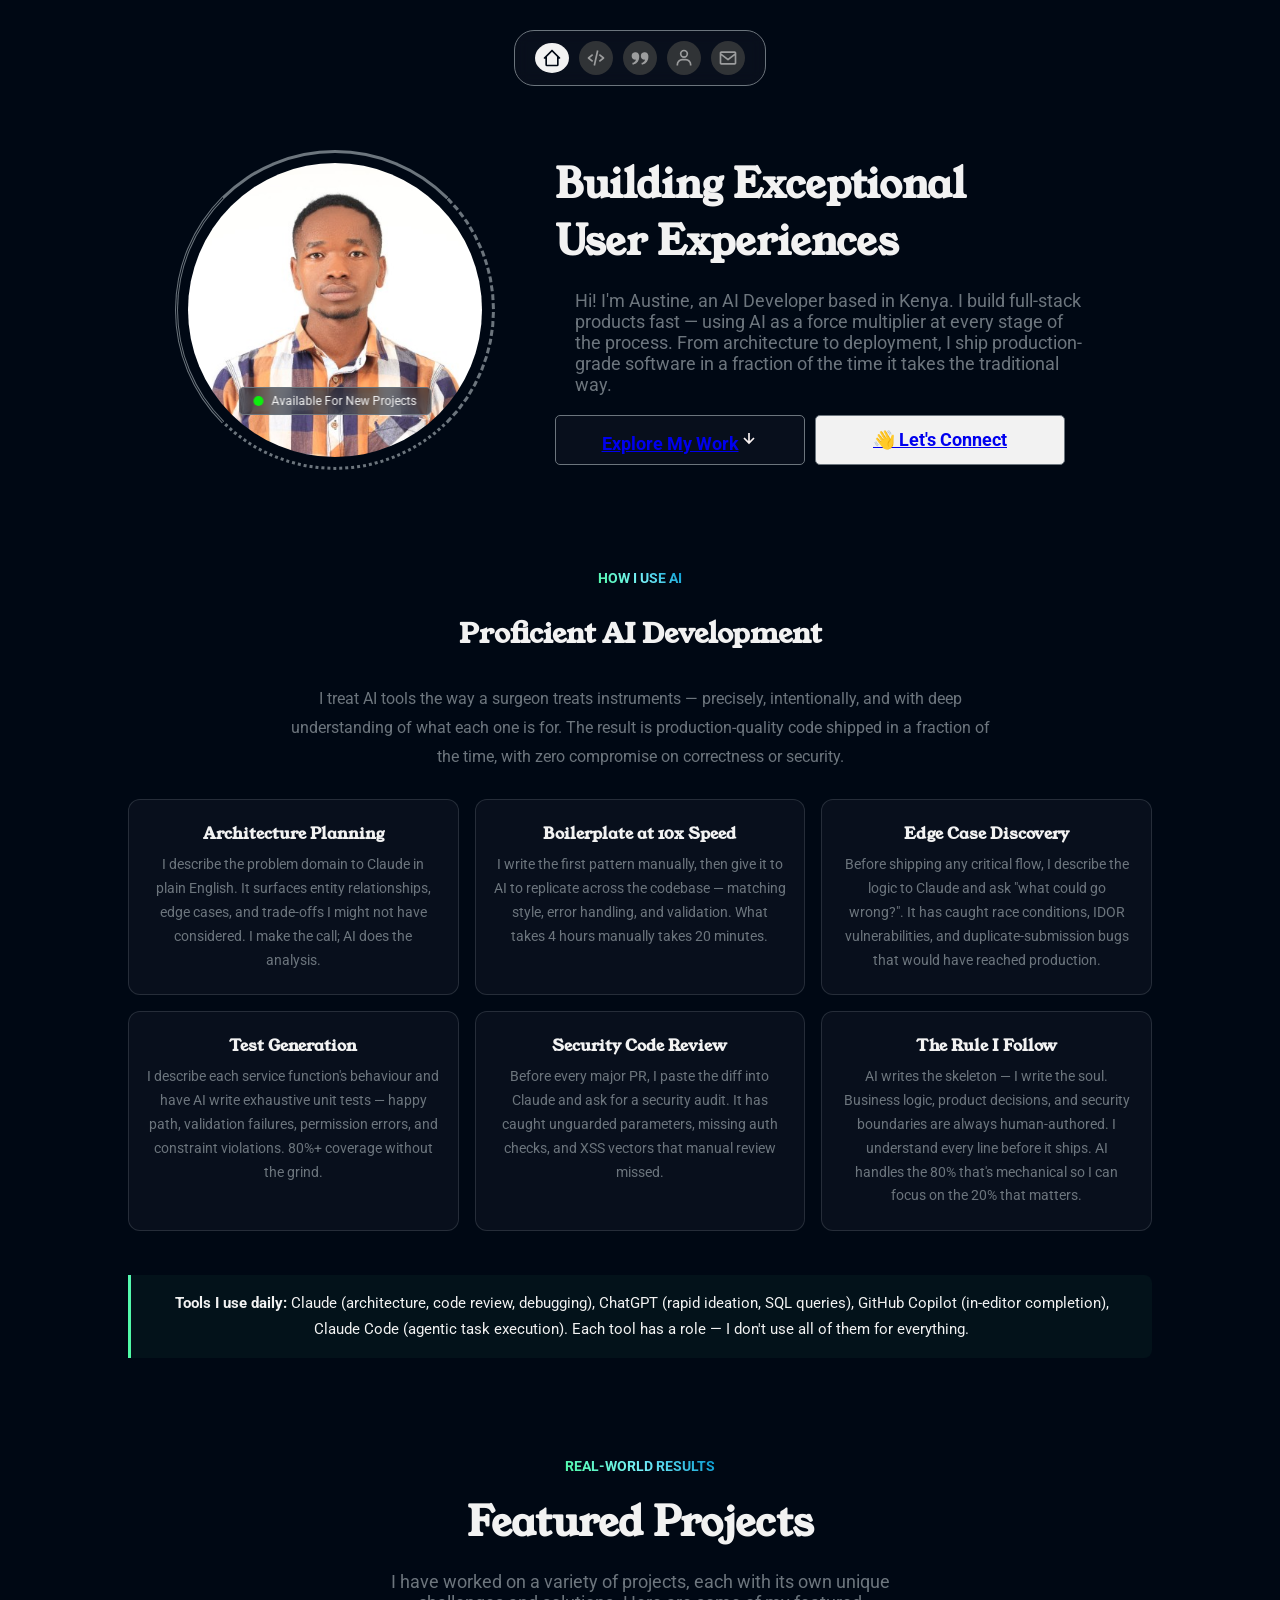
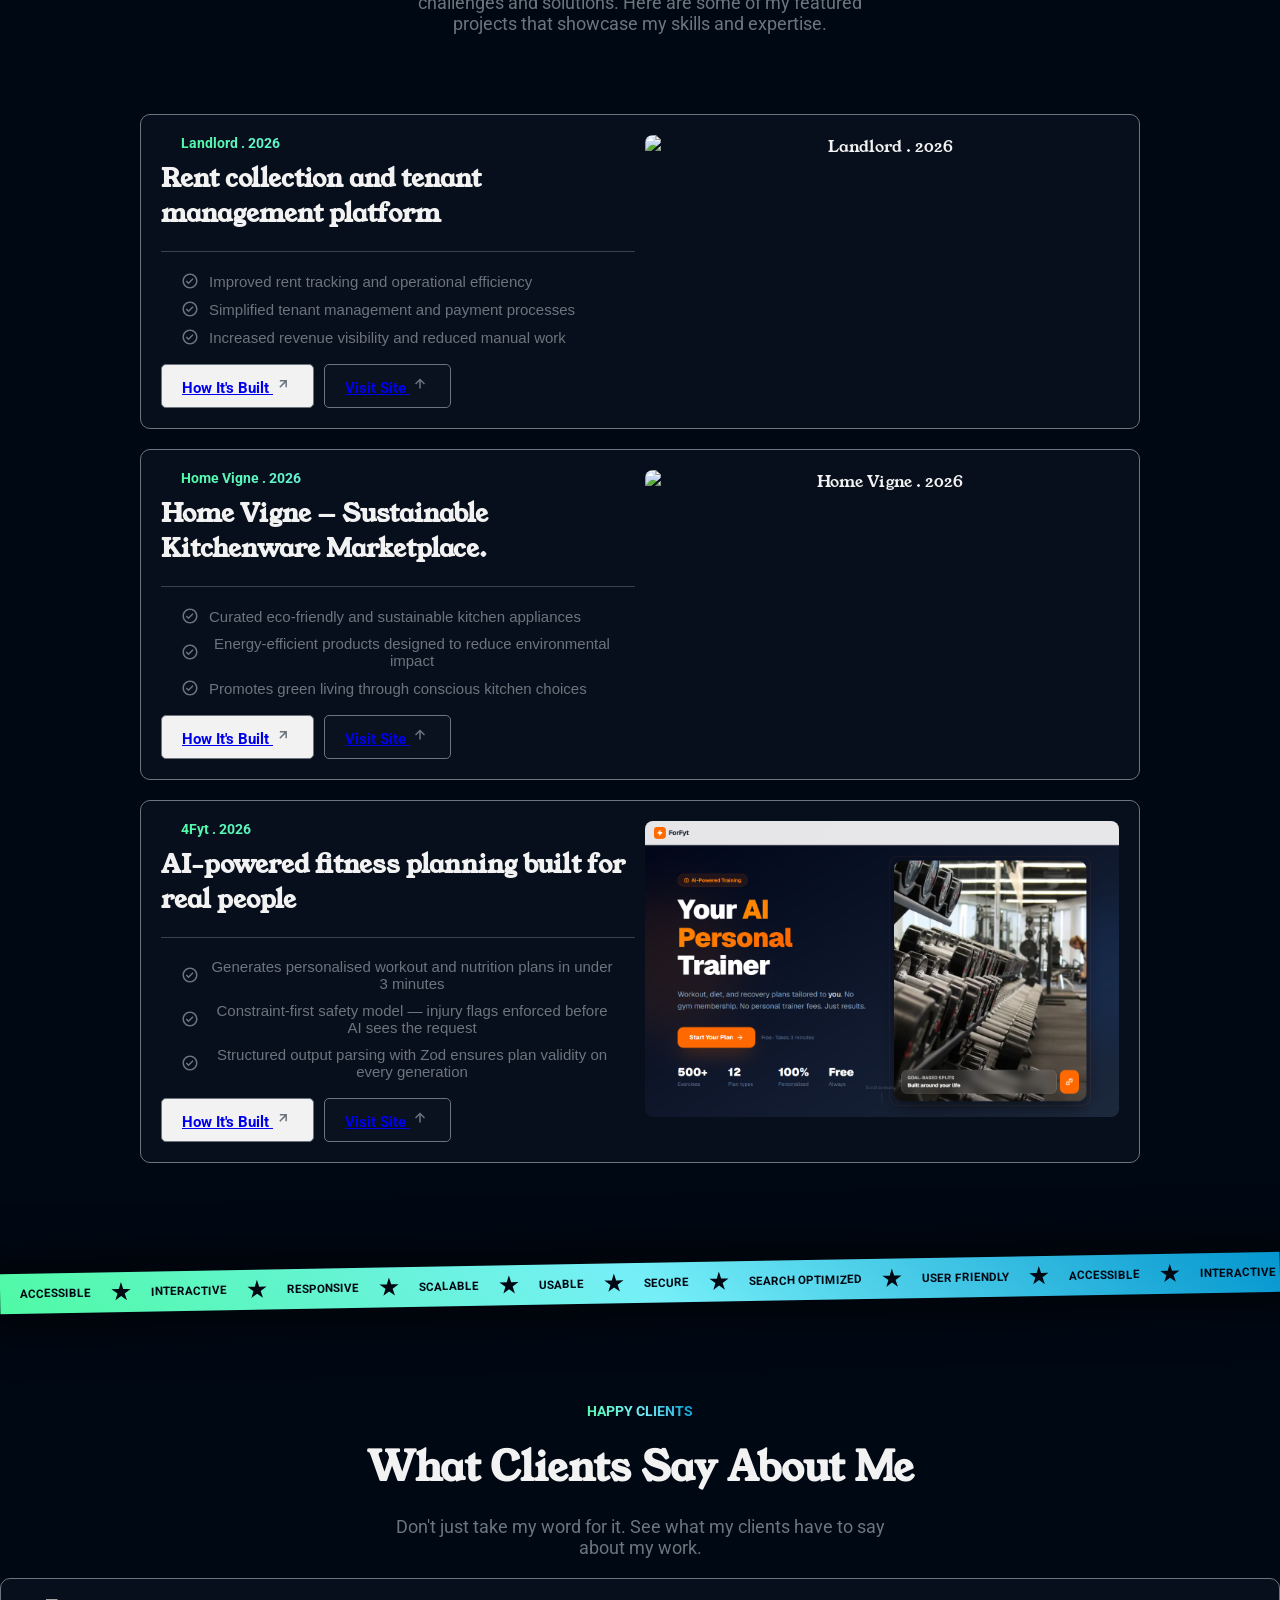
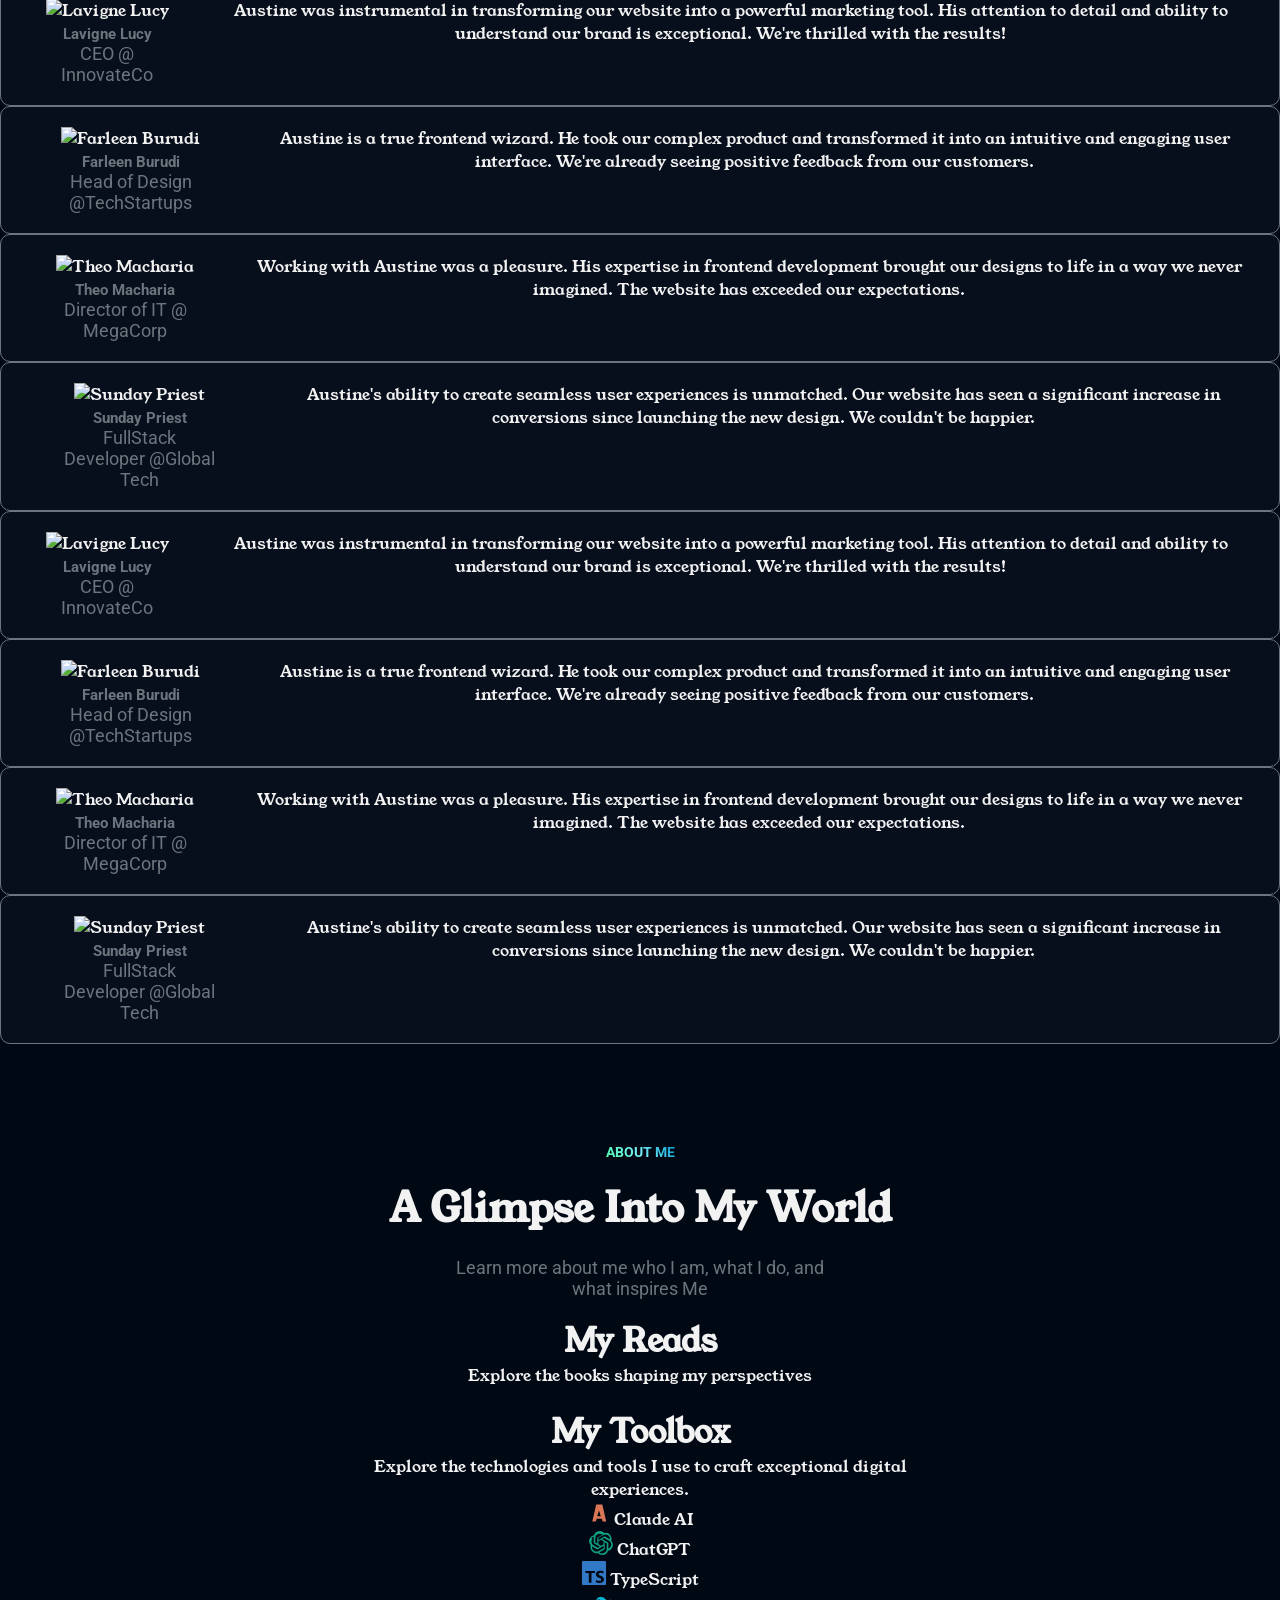
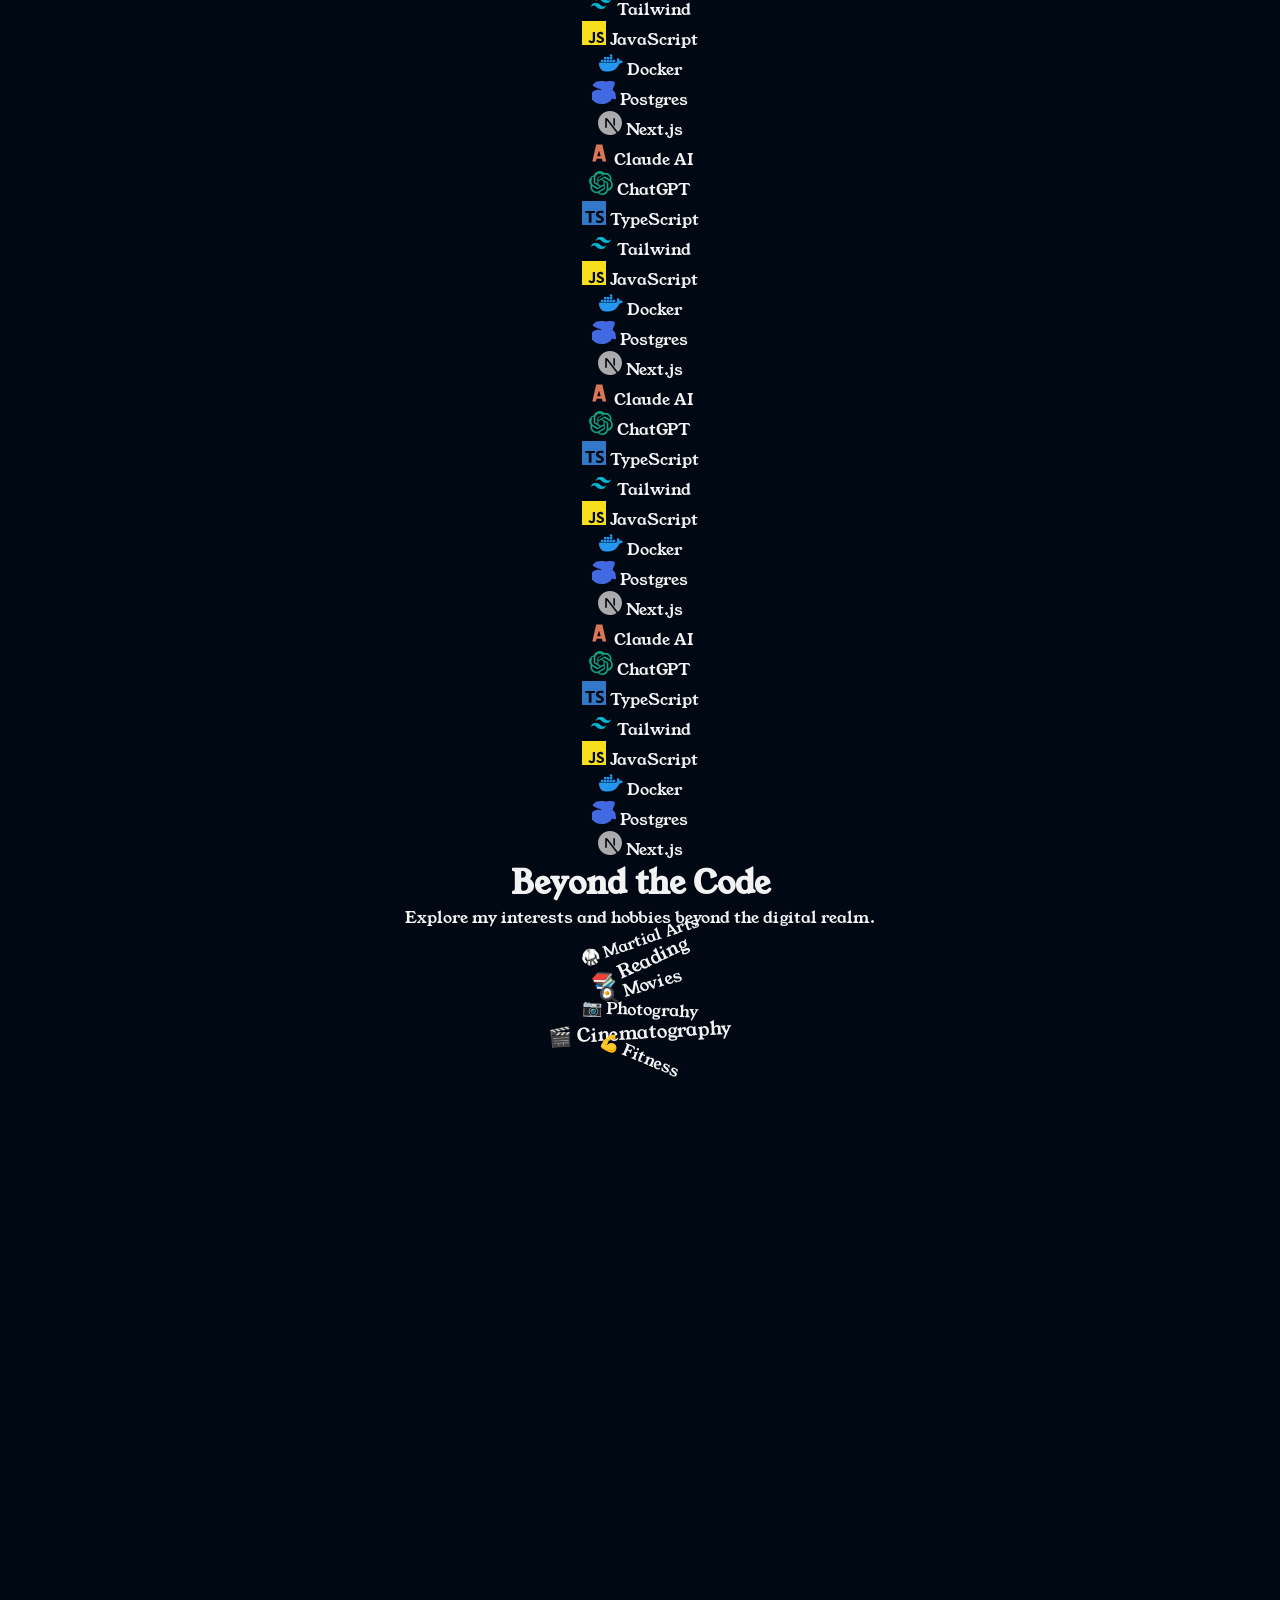
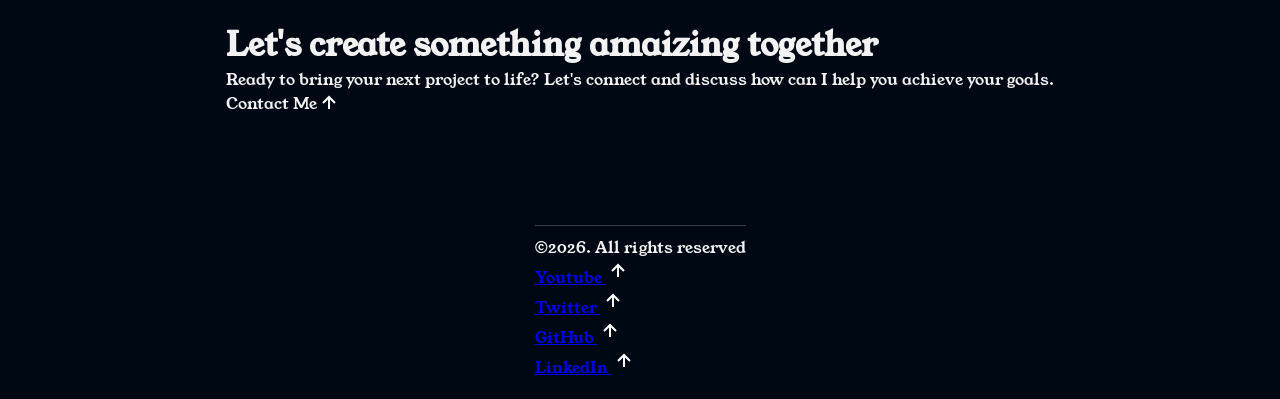
==== commit d513c807: "Add case studies for Landlord and Vigne projects with accompanying CSS styles - Created landlord.htm" ====
--- a/index.html
+++ b/index.html
@@ -1,4 +1,4 @@
-<!DOCTYPE html>
+﻿<!DOCTYPE html>
 <html lang="en">
 <head>
     <meta charset="UTF-8">
@@ -58,11 +58,11 @@
             <a href="#about">
                 <svg xmlns="http://www.w3.org/2000/svg" width="24" height="24" viewBox="0 0 24 24" style="fill: #9c9d9e;transform: ;msFilter:;"><path d="M12 2a5 5 0 1 0 5 5 5 5 0 0 0-5-5zm0 8a3 3 0 1 1 3-3 3 3 0 0 1-3 3zm9 11v-1a7 7 0 0 0-7-7h-4a7 7 0 0 0-7 7v1h2v-1a5 5 0 0 1 5-5h4a5 5 0 0 1 5 5v1z"></path></svg>
             </a><span class="icon-label">About</span></div>
-        <div class="home">
+        <!-- <div class="home">
             <a href="#services">
                 <svg xmlns="http://www.w3.org/2000/svg" width="24" height="24" viewBox="0 0 24 24" style="fill: #9c9d9e;transform: ;msFilter:;"><path d="M20 3H4v10c0 2.21 1.79 4 4 4h6c2.21 0 4-1.79 4-4v-3h2c1.103 0 2-.897 2-2V5c0-1.103-.897-2-2-2zm0 5h-2V5h2v3zM4 19h16v2H4z"></path></svg>
             </a><span class="icon-label">Services</span>
-        </div>
+        </div> -->
         <div class="home">
             <a href="#contact">
                 <svg xmlns="http://www.w3.org/2000/svg" width="24" height="24" viewBox="0 0 24 24" style="fill: #9c9d9e;transform: ;msFilter:;"><path d="M20 4H4c-1.103 0-2 .897-2 2v12c0 1.103.897 2 2 2h16c1.103 0 2-.897 2-2V6c0-1.103-.897-2-2-2zm0 2v.511l-8 6.223-8-6.222V6h16zM4 18V9.044l7.386 5.745a.994.994 0 0 0 1.228 0L20 9.044 20.002 18H4z"></path></svg>
@@ -79,10 +79,13 @@
             <div class="circle circle1"><div class="star1"></div></div>
         </div> -->
         <div class="profile">
-            <img class="rotating" src="images/profile.png" alt="">
-            <div class="availability">
-                <div class="online-blink"></div>
-                Available For New Projects
+            <div class="profile-img-wrap">
+                <div class="profile-ring rotating"></div>
+                <img src="images/profile.jpg" alt="Austine Chisutia">
+                <div class="availability">
+                    <div class="online-blink"></div>
+                    Available For New Projects
+                </div>
             </div>
         </div>
         <div class="profile-details">
@@ -90,7 +93,7 @@
                 Building Exceptional <br> User Experiences
             </h1>
             <p class="profile-description">
-                Hi! I'm Austine, a Software Developer based in Kenya. I specialize in building functional, high-performing web applications and end-to-end software solutions. Let's discuss your next project.
+                Hi! I'm Austine, an AI Developer based in Kenya. I build full-stack products fast — using AI as a force multiplier at every stage of the process. From architecture to deployment, I ship production-grade software in a fraction of the time it takes the traditional way.
             </p>
 
             <div class="connect-contact">
@@ -108,7 +111,53 @@
         </div>
     </div>
 
-    <div class="services-section second-section profile-details" id="services">
+    <div class="second-section profile-details" style="width:80vw;max-width:80vw;">
+        <h5 class="results" style="margin-bottom:8px;">HOW I USE AI</h5>
+        <h2 style="font-size:28px;color:#f2f2f2;margin-bottom:12px;">Proficient AI Development</h2>
+        <p style="font-family:'Roboto',sans-serif;font-size:16px;color:#6c757d;line-height:1.8;max-width:700px;text-align:center;">
+            I treat AI tools the way a surgeon treats instruments — precisely, intentionally, and with deep understanding of what each one is for. The result is production-quality code shipped in a fraction of the time, with zero compromise on correctness or security.
+        </p>
+
+        <div style="display:grid;grid-template-columns:repeat(auto-fill,minmax(260px,1fr));gap:16px;width:100%;margin-top:8px;">
+
+            <div style="background:rgba(14,21,34,0.6);border:1px solid rgba(108,117,125,0.3);border-radius:12px;padding:22px 18px;">
+                <h4 style="font-size:16px;color:#f2f2f2;margin-bottom:8px;">Architecture Planning</h4>
+                <p style="font-family:'Roboto',sans-serif;font-size:14px;color:#6c757d;line-height:1.7;">I describe the problem domain to Claude in plain English. It surfaces entity relationships, edge cases, and trade-offs I might not have considered. I make the call; AI does the analysis.</p>
+            </div>
+
+            <div style="background:rgba(14,21,34,0.6);border:1px solid rgba(108,117,125,0.3);border-radius:12px;padding:22px 18px;">
+                <h4 style="font-size:16px;color:#f2f2f2;margin-bottom:8px;">Boilerplate at 10x Speed</h4>
+                <p style="font-family:'Roboto',sans-serif;font-size:14px;color:#6c757d;line-height:1.7;">I write the first pattern manually, then give it to AI to replicate across the codebase — matching style, error handling, and validation. What takes 4 hours manually takes 20 minutes.</p>
+            </div>
+
+            <div style="background:rgba(14,21,34,0.6);border:1px solid rgba(108,117,125,0.3);border-radius:12px;padding:22px 18px;">
+                <h4 style="font-size:16px;color:#f2f2f2;margin-bottom:8px;">Edge Case Discovery</h4>
+                <p style="font-family:'Roboto',sans-serif;font-size:14px;color:#6c757d;line-height:1.7;">Before shipping any critical flow, I describe the logic to Claude and ask "what could go wrong?". It has caught race conditions, IDOR vulnerabilities, and duplicate-submission bugs that would have reached production.</p>
+            </div>
+
+            <div style="background:rgba(14,21,34,0.6);border:1px solid rgba(108,117,125,0.3);border-radius:12px;padding:22px 18px;">
+                <h4 style="font-size:16px;color:#f2f2f2;margin-bottom:8px;">Test Generation</h4>
+                <p style="font-family:'Roboto',sans-serif;font-size:14px;color:#6c757d;line-height:1.7;">I describe each service function's behaviour and have AI write exhaustive unit tests — happy path, validation failures, permission errors, and constraint violations. 80%+ coverage without the grind.</p>
+            </div>
+
+            <div style="background:rgba(14,21,34,0.6);border:1px solid rgba(108,117,125,0.3);border-radius:12px;padding:22px 18px;">
+                <h4 style="font-size:16px;color:#f2f2f2;margin-bottom:8px;">Security Code Review</h4>
+                <p style="font-family:'Roboto',sans-serif;font-size:14px;color:#6c757d;line-height:1.7;">Before every major PR, I paste the diff into Claude and ask for a security audit. It has caught unguarded parameters, missing auth checks, and XSS vectors that manual review missed.</p>
+            </div>
+
+            <div style="background:rgba(14,21,34,0.6);border:1px solid rgba(108,117,125,0.3);border-radius:12px;padding:22px 18px;">
+                <h4 style="font-size:16px;color:#f2f2f2;margin-bottom:8px;">The Rule I Follow</h4>
+                <p style="font-family:'Roboto',sans-serif;font-size:14px;color:#6c757d;line-height:1.7;">AI writes the skeleton — I write the soul. Business logic, product decisions, and security boundaries are always human-authored. I understand every line before it ships. AI handles the 80% that's mechanical so I can focus on the 20% that matters.</p>
+            </div>
+
+        </div>
+
+        <div style="width:100%;margin-top:24px;border-left:3px solid;border-image:linear-gradient(45deg,#4ffaa4,#76eff8,#0496cf) 1;padding:16px 22px;background:rgba(79,250,164,0.04);border-radius:0 8px 8px 0;font-family:'Roboto',sans-serif;font-size:15px;color:#f2f2f2;line-height:1.7;">
+            <strong>Tools I use daily:</strong> Claude (architecture, code review, debugging), ChatGPT (rapid ideation, SQL queries), GitHub Copilot (in-editor completion), Claude Code (agentic task execution). Each tool has a role — I don't use all of them for everything.
+        </div>
+    </div>
+
+    <!-- <div class="services-section second-section profile-details" id="services">
         <h5 class="results">WHAT I OFFER</h5>
         <h1 class="results-title profile-title">My Services</h1>
         <p class="results-description profile-description">From concept to deployment — here's how I can help bring your vision to life.</p>
@@ -182,7 +231,7 @@
             </div>
 
         </div>
-    </div>
+    </div> -->
 
     <div class="second-section profile-details" id="projects">
         <h5 class="results">REAL-WORLD RESULTS</h5>
--- a/second-section.css
+++ b/second-section.css
@@ -84,10 +84,20 @@
     text-align: center;
    }
 }
+.web-profile{
+    width: 100%;
+    min-width: 0;
+}
+.klinic .connect,
+.klinic .explore-work {
+    width: auto;
+    font-size: 15px;
+}
 .web-profile img{
     width: 100%;
-    height: 100%;
-    object-fit: cover;
+    height: auto;
+    display: block;
+    border-radius: 8px;
 }
 @media (min-width: 1200px) {
     .klinic{
--- a/style.css
+++ b/style.css
@@ -127,45 +127,69 @@
     font-family: "Roboto", sans-serif;
 
 }
-.first-section, .profile{
+.first-section{
     position: relative;
     display: flex;
-    flex-direction: column  ;
-    align-items: center;
-    justify-content: center;
-    gap: 20px;
+    flex-direction: row;
+    align-items: center;
+    justify-content: center;
+    gap: 60px;
     margin-top: 20px;
+    padding-top: 70px;
     flex-wrap: wrap;
 }
 .profile{
     position: relative;
+    display: flex;
+    flex-direction: column;
+    align-items: center;
+    gap: 20px;
     color: var(--second-color);
     font-family: "Roboto", sans-serif;
 }
 
 .availability{
     background-color: var(--sixth-color);
-    padding: 10px 20px;
+    padding: 6px 14px;
     border: 1px solid var(--third-color);
     position: absolute;
-    top: 280px;
-    display: flex;
-    align-items: center;
-    gap: 10px;
-    min-width: 100px;
+    bottom: 55px;
+    left: 50%;
+    transform: translateX(-50%);
+    display: flex;
+    align-items: center;
+    gap: 8px;
+    white-space: nowrap;
     border-radius: 5px;
-    backdrop-filter: blur(8px); /* Blurs content behind */
-}
-
-
-.profile img{
+    font-family: "Roboto", sans-serif;
+    font-size: 12px;
+    backdrop-filter: blur(8px);
+}
+
+
+.profile-img-wrap{
+    position: relative;
+    width: 320px;
+    height: 320px;
+    flex-shrink: 0;
+}
+.profile-ring{
+    position: absolute;
+    inset: 0;
     border-radius: 50%;
     border-top: 3px solid var(--third-color);
     border-right: 3px dashed var(--third-color);
     border-bottom: 3px dotted var(--third-color);
     border-left: 3px double var(--third-color);
-    
-    padding: 10px;}
+}
+.profile img{
+    width: 100%;
+    height: 100%;
+    border-radius: 50%;
+    object-fit: cover;
+    padding: 13px;
+    display: block;
+}
 .online-blink{
     width: 10px;
     height: 10px;
@@ -206,6 +230,13 @@
     gap: 20px;
     max-width: 550px;
 }
+.first-section .profile-details{
+    text-align: left;
+    align-items: flex-start;
+}
+.first-section .profile-description{
+    text-align: left;
+}
 .profile-title{
     font-size: 40px;
     font-weight: 900;
@@ -266,6 +297,16 @@
     gap: 10px;
 }
 @media(max-width: 768px){
+    .first-section{
+        flex-direction: column;
+    }
+    .first-section .profile-details{
+        text-align: center;
+        align-items: center;
+    }
+    .first-section .profile-description{
+        text-align: center;
+    }
     .profile-details{
         max-width: 100%;
     }
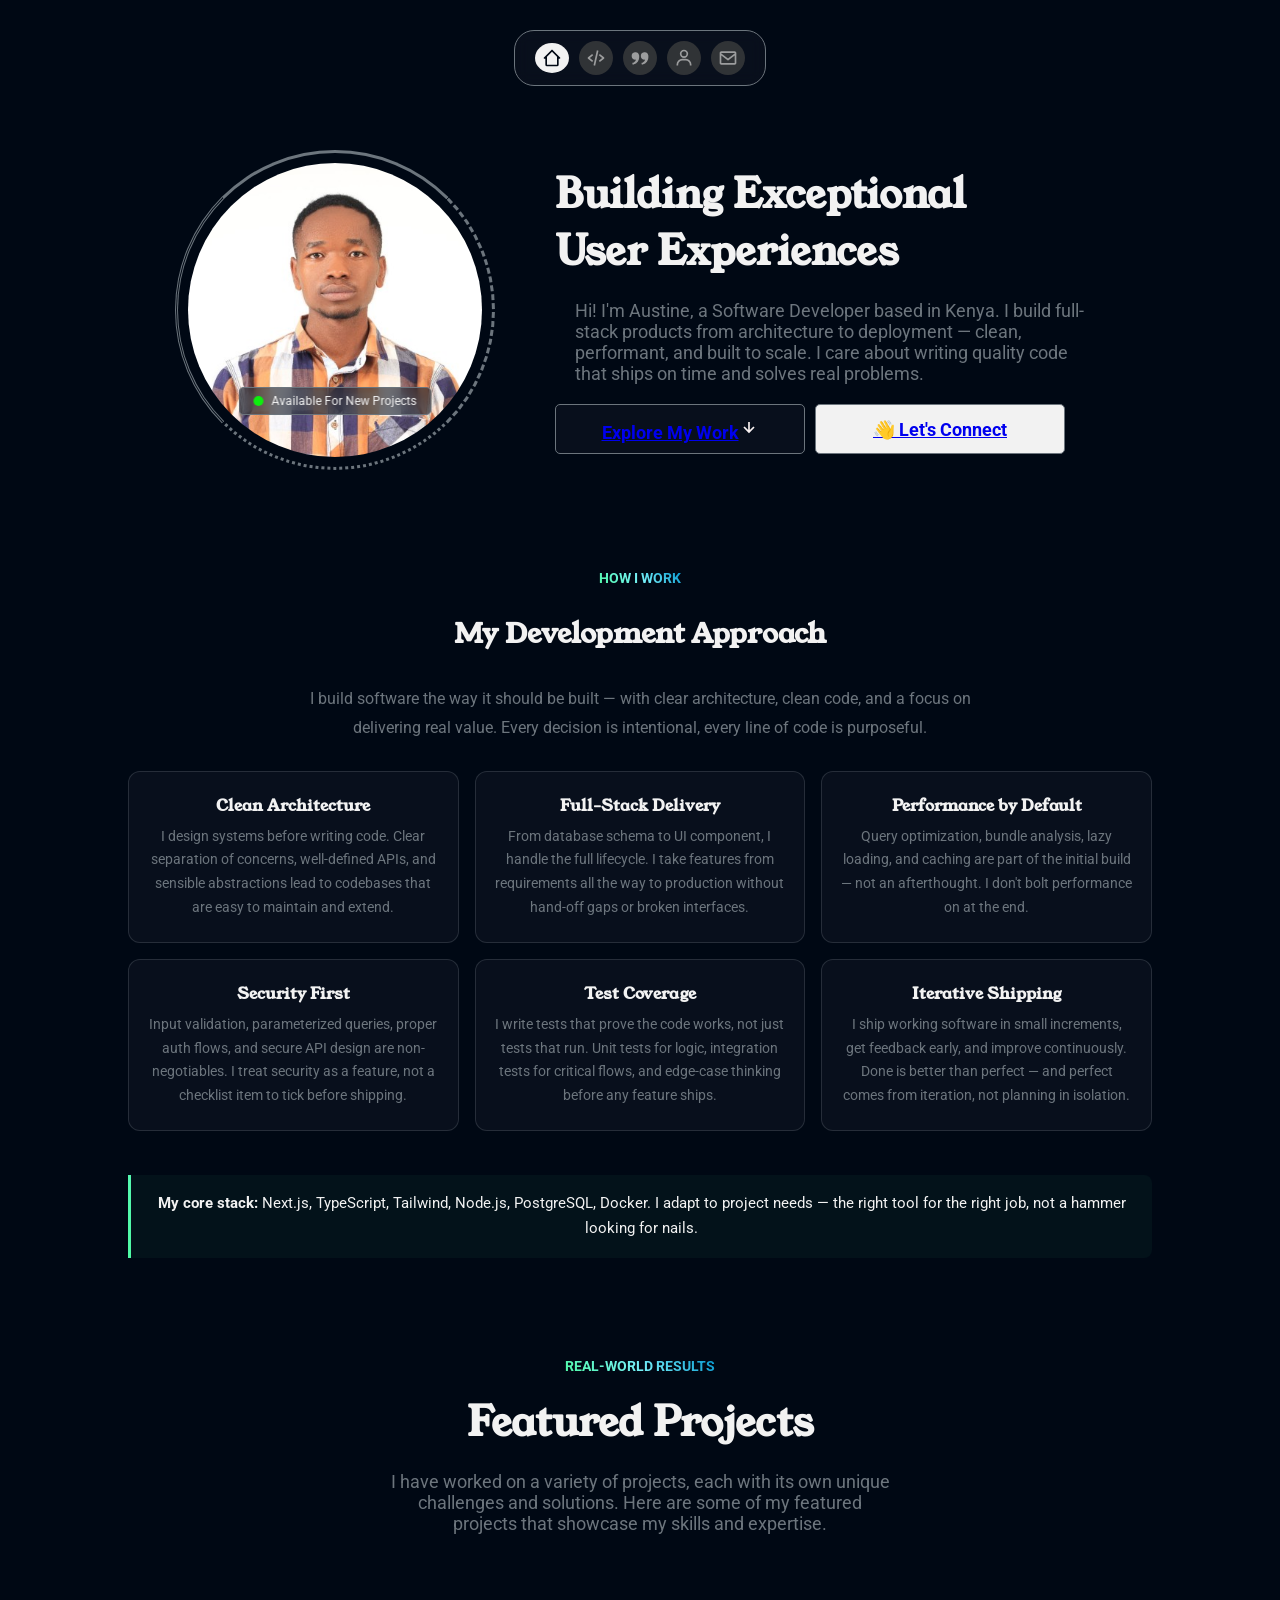
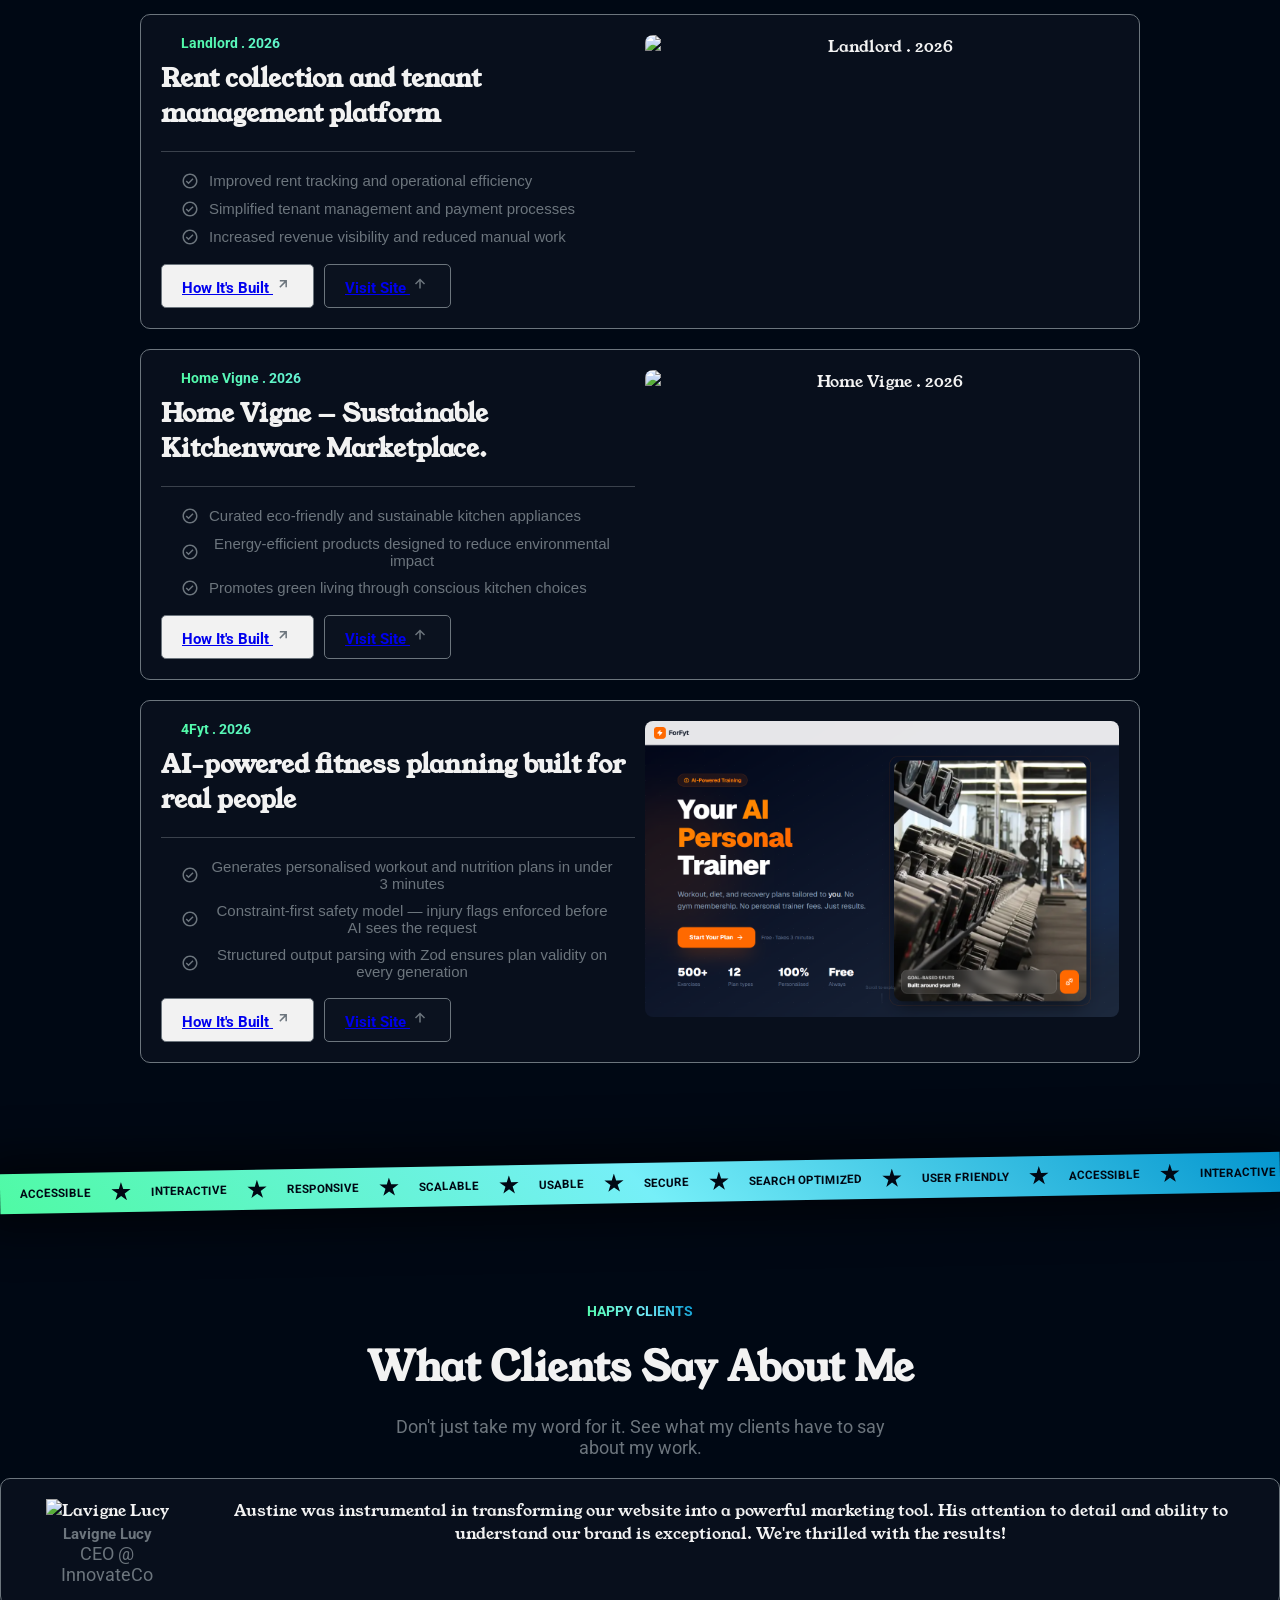
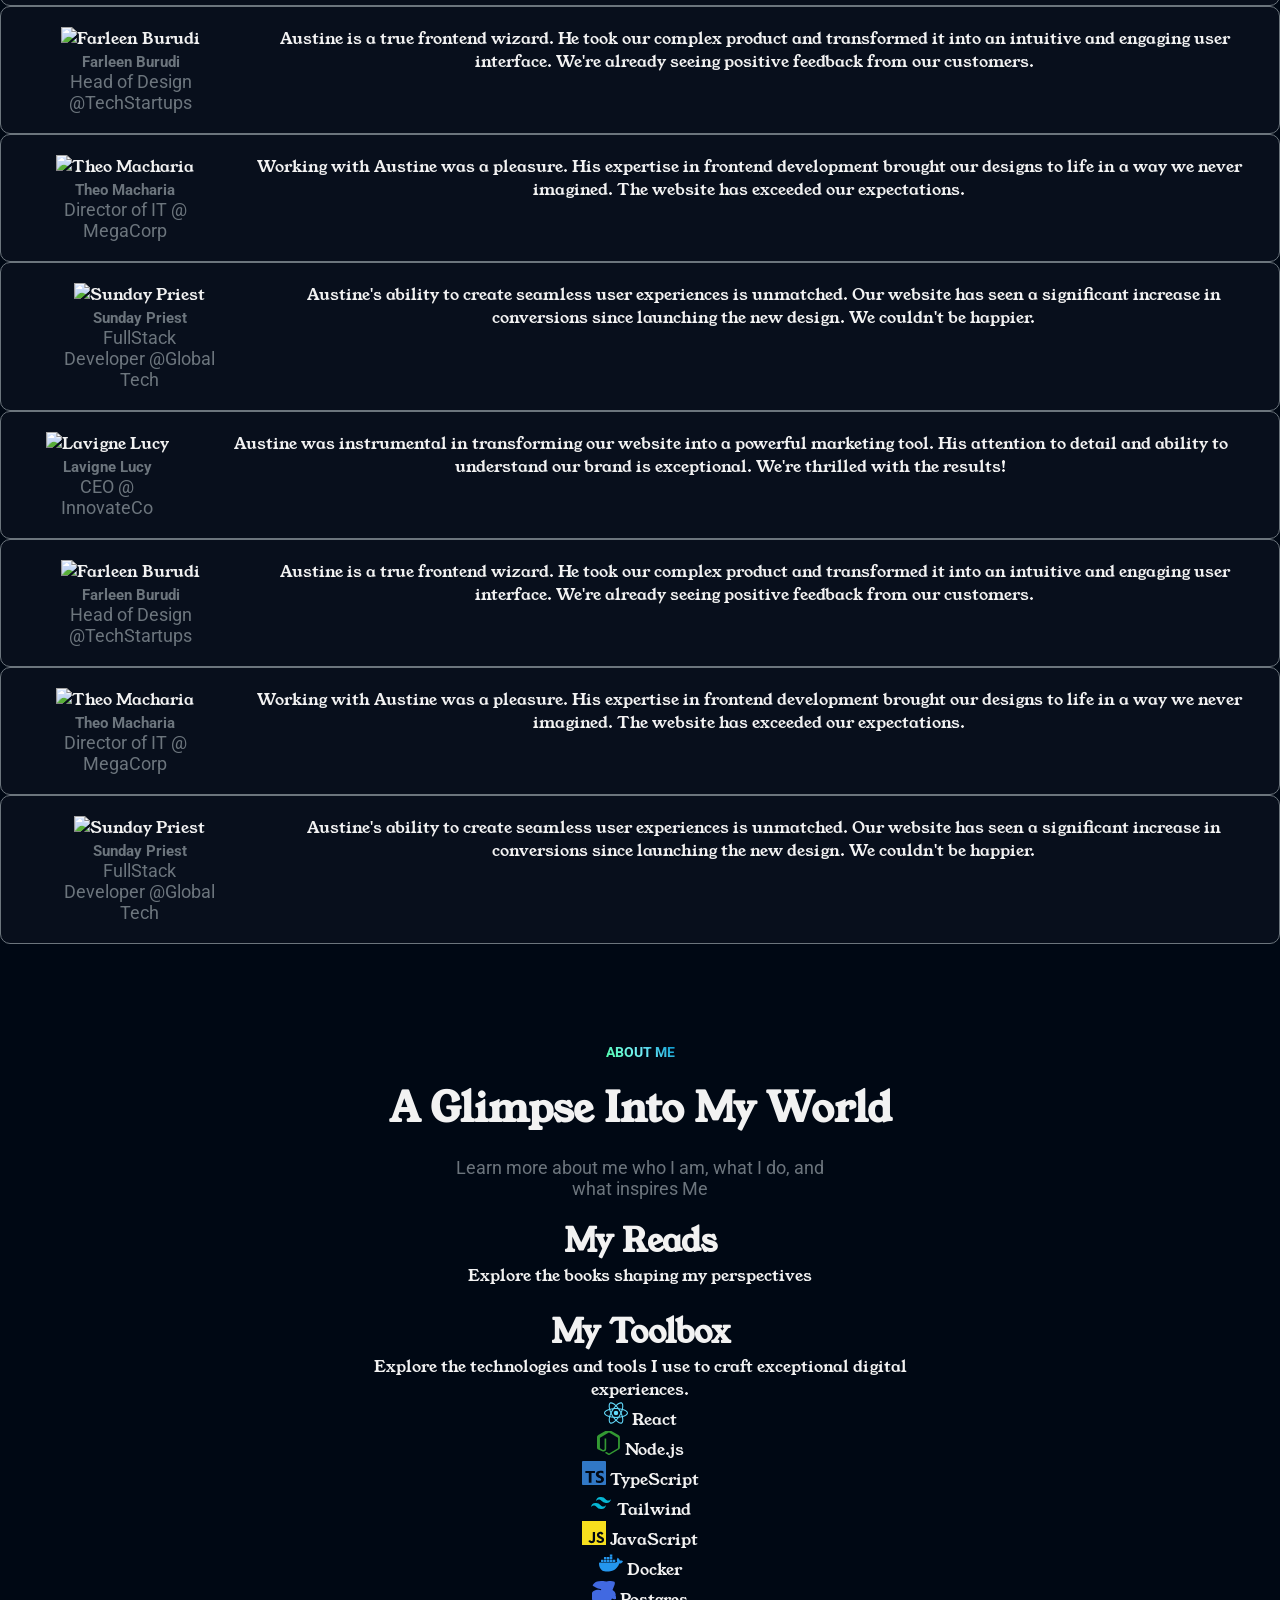
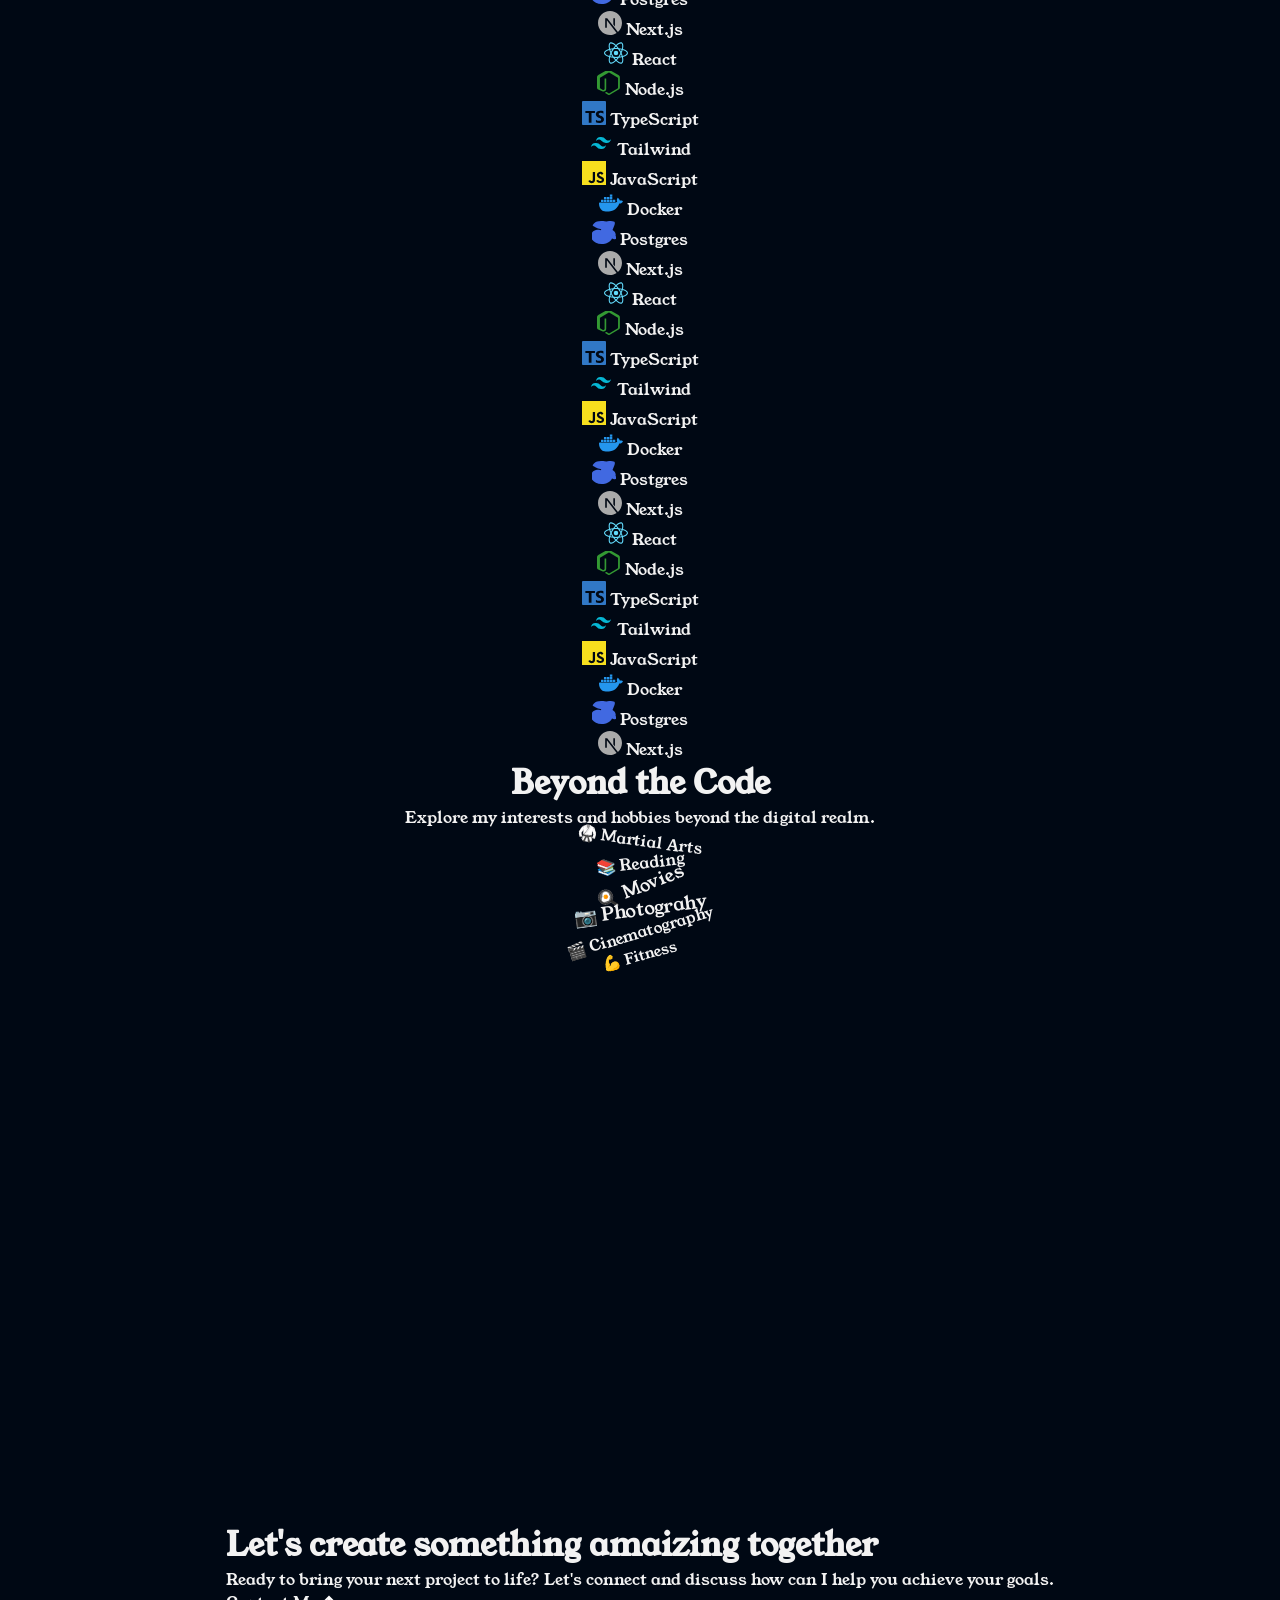
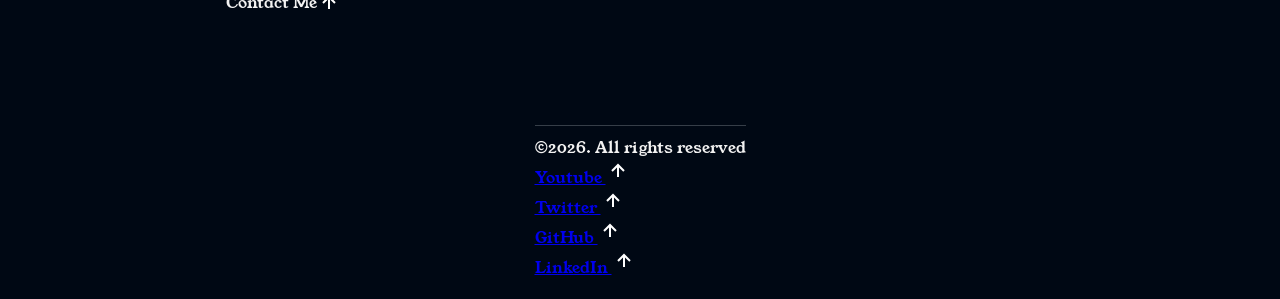
==== commit 0cd31ef4: "Implement code changes to enhance functionality and improve performance" ====
--- a/index.html
+++ b/index.html
@@ -7,7 +7,7 @@
     <link rel="stylesheet" href="second-section.css">
     <link rel="stylesheet" href="style.css">
     <link rel="stylesheet" href="third-section.css">
-    <title>My Portfolio</title>
+    <title>Austine Chisutia | Software Developer</title>
 </head>
 <body>
 
@@ -93,7 +93,7 @@
                 Building Exceptional <br> User Experiences
             </h1>
             <p class="profile-description">
-                Hi! I'm Austine, an AI Developer based in Kenya. I build full-stack products fast — using AI as a force multiplier at every stage of the process. From architecture to deployment, I ship production-grade software in a fraction of the time it takes the traditional way.
+                Hi! I'm Austine, a Software Developer based in Kenya. I build full-stack products from architecture to deployment — clean, performant, and built to scale. I care about writing quality code that ships on time and solves real problems.
             </p>
 
             <div class="connect-contact">
@@ -112,48 +112,48 @@
     </div>
 
     <div class="second-section profile-details" style="width:80vw;max-width:80vw;">
-        <h5 class="results" style="margin-bottom:8px;">HOW I USE AI</h5>
-        <h2 style="font-size:28px;color:#f2f2f2;margin-bottom:12px;">Proficient AI Development</h2>
+        <h5 class="results" style="margin-bottom:8px;">HOW I WORK</h5>
+        <h2 style="font-size:28px;color:#f2f2f2;margin-bottom:12px;">My Development Approach</h2>
         <p style="font-family:'Roboto',sans-serif;font-size:16px;color:#6c757d;line-height:1.8;max-width:700px;text-align:center;">
-            I treat AI tools the way a surgeon treats instruments — precisely, intentionally, and with deep understanding of what each one is for. The result is production-quality code shipped in a fraction of the time, with zero compromise on correctness or security.
+            I build software the way it should be built — with clear architecture, clean code, and a focus on delivering real value. Every decision is intentional, every line of code is purposeful.
         </p>
 
         <div style="display:grid;grid-template-columns:repeat(auto-fill,minmax(260px,1fr));gap:16px;width:100%;margin-top:8px;">
 
             <div style="background:rgba(14,21,34,0.6);border:1px solid rgba(108,117,125,0.3);border-radius:12px;padding:22px 18px;">
-                <h4 style="font-size:16px;color:#f2f2f2;margin-bottom:8px;">Architecture Planning</h4>
-                <p style="font-family:'Roboto',sans-serif;font-size:14px;color:#6c757d;line-height:1.7;">I describe the problem domain to Claude in plain English. It surfaces entity relationships, edge cases, and trade-offs I might not have considered. I make the call; AI does the analysis.</p>
+                <h4 style="font-size:16px;color:#f2f2f2;margin-bottom:8px;">Clean Architecture</h4>
+                <p style="font-family:'Roboto',sans-serif;font-size:14px;color:#6c757d;line-height:1.7;">I design systems before writing code. Clear separation of concerns, well-defined APIs, and sensible abstractions lead to codebases that are easy to maintain and extend.</p>
             </div>
 
             <div style="background:rgba(14,21,34,0.6);border:1px solid rgba(108,117,125,0.3);border-radius:12px;padding:22px 18px;">
-                <h4 style="font-size:16px;color:#f2f2f2;margin-bottom:8px;">Boilerplate at 10x Speed</h4>
-                <p style="font-family:'Roboto',sans-serif;font-size:14px;color:#6c757d;line-height:1.7;">I write the first pattern manually, then give it to AI to replicate across the codebase — matching style, error handling, and validation. What takes 4 hours manually takes 20 minutes.</p>
+                <h4 style="font-size:16px;color:#f2f2f2;margin-bottom:8px;">Full-Stack Delivery</h4>
+                <p style="font-family:'Roboto',sans-serif;font-size:14px;color:#6c757d;line-height:1.7;">From database schema to UI component, I handle the full lifecycle. I take features from requirements all the way to production without hand-off gaps or broken interfaces.</p>
             </div>
 
             <div style="background:rgba(14,21,34,0.6);border:1px solid rgba(108,117,125,0.3);border-radius:12px;padding:22px 18px;">
-                <h4 style="font-size:16px;color:#f2f2f2;margin-bottom:8px;">Edge Case Discovery</h4>
-                <p style="font-family:'Roboto',sans-serif;font-size:14px;color:#6c757d;line-height:1.7;">Before shipping any critical flow, I describe the logic to Claude and ask "what could go wrong?". It has caught race conditions, IDOR vulnerabilities, and duplicate-submission bugs that would have reached production.</p>
+                <h4 style="font-size:16px;color:#f2f2f2;margin-bottom:8px;">Performance by Default</h4>
+                <p style="font-family:'Roboto',sans-serif;font-size:14px;color:#6c757d;line-height:1.7;">Query optimization, bundle analysis, lazy loading, and caching are part of the initial build — not an afterthought. I don't bolt performance on at the end.</p>
             </div>
 
             <div style="background:rgba(14,21,34,0.6);border:1px solid rgba(108,117,125,0.3);border-radius:12px;padding:22px 18px;">
-                <h4 style="font-size:16px;color:#f2f2f2;margin-bottom:8px;">Test Generation</h4>
-                <p style="font-family:'Roboto',sans-serif;font-size:14px;color:#6c757d;line-height:1.7;">I describe each service function's behaviour and have AI write exhaustive unit tests — happy path, validation failures, permission errors, and constraint violations. 80%+ coverage without the grind.</p>
+                <h4 style="font-size:16px;color:#f2f2f2;margin-bottom:8px;">Security First</h4>
+                <p style="font-family:'Roboto',sans-serif;font-size:14px;color:#6c757d;line-height:1.7;">Input validation, parameterized queries, proper auth flows, and secure API design are non-negotiables. I treat security as a feature, not a checklist item to tick before shipping.</p>
             </div>
 
             <div style="background:rgba(14,21,34,0.6);border:1px solid rgba(108,117,125,0.3);border-radius:12px;padding:22px 18px;">
-                <h4 style="font-size:16px;color:#f2f2f2;margin-bottom:8px;">Security Code Review</h4>
-                <p style="font-family:'Roboto',sans-serif;font-size:14px;color:#6c757d;line-height:1.7;">Before every major PR, I paste the diff into Claude and ask for a security audit. It has caught unguarded parameters, missing auth checks, and XSS vectors that manual review missed.</p>
+                <h4 style="font-size:16px;color:#f2f2f2;margin-bottom:8px;">Test Coverage</h4>
+                <p style="font-family:'Roboto',sans-serif;font-size:14px;color:#6c757d;line-height:1.7;">I write tests that prove the code works, not just tests that run. Unit tests for logic, integration tests for critical flows, and edge-case thinking before any feature ships.</p>
             </div>
 
             <div style="background:rgba(14,21,34,0.6);border:1px solid rgba(108,117,125,0.3);border-radius:12px;padding:22px 18px;">
-                <h4 style="font-size:16px;color:#f2f2f2;margin-bottom:8px;">The Rule I Follow</h4>
-                <p style="font-family:'Roboto',sans-serif;font-size:14px;color:#6c757d;line-height:1.7;">AI writes the skeleton — I write the soul. Business logic, product decisions, and security boundaries are always human-authored. I understand every line before it ships. AI handles the 80% that's mechanical so I can focus on the 20% that matters.</p>
+                <h4 style="font-size:16px;color:#f2f2f2;margin-bottom:8px;">Iterative Shipping</h4>
+                <p style="font-family:'Roboto',sans-serif;font-size:14px;color:#6c757d;line-height:1.7;">I ship working software in small increments, get feedback early, and improve continuously. Done is better than perfect — and perfect comes from iteration, not planning in isolation.</p>
             </div>
 
         </div>
 
         <div style="width:100%;margin-top:24px;border-left:3px solid;border-image:linear-gradient(45deg,#4ffaa4,#76eff8,#0496cf) 1;padding:16px 22px;background:rgba(79,250,164,0.04);border-radius:0 8px 8px 0;font-family:'Roboto',sans-serif;font-size:15px;color:#f2f2f2;line-height:1.7;">
-            <strong>Tools I use daily:</strong> Claude (architecture, code review, debugging), ChatGPT (rapid ideation, SQL queries), GitHub Copilot (in-editor completion), Claude Code (agentic task execution). Each tool has a role — I don't use all of them for everything.
+            <strong>My core stack:</strong> Next.js, TypeScript, Tailwind, Node.js, PostgreSQL, Docker. I adapt to project needs — the right tool for the right job, not a hammer looking for nails.
         </div>
     </div>
 
@@ -296,11 +296,11 @@
                     <div class="tops-animes anime1">
                         <div class="top-anime">
                             <div class="anime-icon">
-                                <svg xmlns="http://www.w3.org/2000/svg" width="24" height="24" viewBox="0 0 24 24" style="fill: #D97757;transform: ;msFilter:;"><path d="M13.827 3.52h-3.645L6.3 20.48h3.517l.837-2.685h5.21l.834 2.685h3.52l-3.882-16.96h-2.51zm-2.635 11.656 1.785-5.726 1.783 5.726H11.19z"/></svg>
-                                Claude AI
-                            </div><div class="anime-icon">
-                                <svg xmlns="http://www.w3.org/2000/svg" width="24" height="24" viewBox="0 0 24 24" style="fill: #10a37f;transform: ;msFilter:;"><path d="M22.282 9.821a5.985 5.985 0 0 0-.516-4.91 6.046 6.046 0 0 0-6.51-2.9A6.065 6.065 0 0 0 4.981 4.18a5.985 5.985 0 0 0-3.998 2.9 6.046 6.046 0 0 0 .743 7.097 5.98 5.98 0 0 0 .51 4.911 6.051 6.051 0 0 0 6.515 2.9A5.985 5.985 0 0 0 13.26 24a6.056 6.056 0 0 0 5.772-4.206 5.99 5.99 0 0 0 3.997-2.9 6.056 6.056 0 0 0-.747-7.073zm-9.022 12.608a4.476 4.476 0 0 1-2.876-1.041l.141-.08 4.779-2.758a.795.795 0 0 0 .392-.681v-6.737l2.02 1.168a.07.07 0 0 1 .038.052v5.583a4.504 4.504 0 0 1-4.494 4.494zm-9.661-4.125a4.47 4.47 0 0 1-.535-3.014l.142.085 4.783 2.759a.771.771 0 0 0 .78 0l5.843-3.369v2.332a.08.08 0 0 1-.033.062L9.74 19.95a4.5 4.5 0 0 1-6.14-1.646zm-1.26-10.708a4.485 4.485 0 0 1 2.366-1.973V11.6a.766.766 0 0 0 .388.676l5.815 3.355-2.02 1.168a.076.076 0 0 1-.071 0l-4.83-2.786a4.494 4.494 0 0 1-.49-6.255zm16.597 3.855-5.844-3.369 2.015-1.162a.076.076 0 0 1 .071 0l4.83 2.786a4.494 4.494 0 0 1-.676 8.108v-5.59a.79.79 0 0 0-.396-.773zm2.01-3.023-.141-.085-4.774-2.782a.776.776 0 0 0-.785 0L9.409 9.23V6.897a.066.066 0 0 1 .028-.061l4.83-2.787a4.5 4.5 0 0 1 6.644 4.66zm-12.64 4.135-2.02-1.164a.08.08 0 0 1-.038-.057V7.19a4.5 4.5 0 0 1 7.375-3.453l-.142.08-4.777 2.758a.795.795 0 0 0-.393.681zm1.097-2.365 2.602-1.5 2.607 1.5v2.999l-2.597 1.5-2.607-1.5z"/></svg>
-                                ChatGPT
+                                <svg xmlns="http://www.w3.org/2000/svg" width="24" height="24" viewBox="0 0 24 24" style="fill: #61DAFB;transform: ;msFilter:;"><path d="M14.23 12.004a2.236 2.236 0 0 1-2.235 2.236 2.236 2.236 0 0 1-2.236-2.236 2.236 2.236 0 0 1 2.235-2.236 2.236 2.236 0 0 1 2.236 2.236zm2.648-10.69c-1.346 0-3.107.96-4.888 2.622-1.78-1.653-3.542-2.602-4.887-2.602-.41 0-.783.093-1.106.278-1.375.793-1.683 3.264-.973 6.365C1.98 8.917 0 10.42 0 12.004c0 1.59 1.99 3.097 5.043 4.03-.704 3.113-.39 5.588.988 6.38.32.187.69.275 1.102.275 1.345 0 3.107-.96 4.888-2.624 1.78 1.654 3.542 2.603 4.887 2.603.41 0 .783-.09 1.106-.275 1.374-.792 1.683-3.263.973-6.365C22.02 15.096 24 13.59 24 12.004c0-1.59-1.99-3.097-5.043-4.032.704-3.11.39-5.587-.988-6.38-.318-.184-.688-.277-1.092-.278zm-.005 1.09v.006c.225 0 .406.044.558.127.666.382.955 1.835.73 3.704-.054.46-.142.945-.25 1.44-.96-.236-2.006-.417-3.107-.534-.66-.905-1.345-1.727-2.035-2.447 1.592-1.48 3.087-2.292 4.105-2.295zm-9.77.02c1.012 0 2.514.808 4.11 2.28-.686.72-1.37 1.537-2.02 2.442-1.107.117-2.154.298-3.113.538-.112-.49-.195-.964-.254-1.42-.23-1.868.054-3.32.714-3.707.19-.09.4-.127.563-.132zm4.882 3.05c.455.468.91.992 1.36 1.564-.44-.02-.89-.034-1.345-.034-.46 0-.915.01-1.36.034.44-.572.895-1.096 1.345-1.565zM12 8.1c.74 0 1.477.034 2.202.093.406.582.802 1.203 1.183 1.86.372.64.71 1.29 1.018 1.946-.308.655-.646 1.31-1.013 1.95-.38.66-.773 1.288-1.18 1.87-.728.063-1.466.098-2.21.098-.74 0-1.477-.035-2.202-.093-.406-.582-.802-1.204-1.183-1.86-.372-.64-.71-1.29-1.018-1.946.303-.657.646-1.313 1.013-1.954.38-.66.773-1.286 1.18-1.868.728-.064 1.466-.098 2.21-.098zm-3.635.254c-.24.377-.48.763-.704 1.16-.225.39-.435.782-.635 1.174-.265-.656-.49-1.31-.676-1.947.64-.15 1.315-.283 2.015-.386zm7.26 0c.695.103 1.365.23 2.006.387-.18.632-.405 1.282-.66 1.933-.2-.39-.41-.783-.64-1.174-.225-.392-.465-.774-.705-1.146zm3.063.675c.484.15.944.317 1.375.498 1.732.74 2.852 1.708 2.852 2.476-.005.768-1.125 1.74-2.857 2.475-.42.18-.88.342-1.355.493-.28-.958-.646-1.956-1.1-2.98.45-1.017.81-2.01 1.085-2.964zm-13.395.004c.278.96.645 1.957 1.1 2.98-.45 1.017-.812 2.01-1.086 2.964-.484-.15-.944-.318-1.37-.5-1.732-.737-2.852-1.706-2.852-2.474 0-.768 1.12-1.742 2.852-2.476.42-.18.88-.342 1.356-.494zm11.678 4.28c.265.657.49 1.312.676 1.948-.64.157-1.316.29-2.016.39.24-.375.48-.762.705-1.158.225-.39.435-.788.636-1.18zm-9.945.02c.2.392.41.783.64 1.175.23.39.465.772.705 1.143-.695-.102-1.365-.23-2.006-.386.18-.63.406-1.282.66-1.933zM17.92 16.32c.112.493.2.968.254 1.423.23 1.868-.054 3.32-.714 3.708-.147.09-.338.128-.563.128-1.012 0-2.514-.807-4.11-2.28.686-.72 1.37-1.536 2.02-2.44 1.107-.118 2.154-.3 3.113-.54zm-11.83.01c.96.234 2.006.415 3.107.532.66.905 1.345 1.727 2.035 2.446-1.595 1.483-3.092 2.295-4.11 2.295-.22-.005-.406-.05-.553-.132-.666-.38-.955-1.834-.73-3.703.054-.46.142-.944.25-1.438zm4.56.64c.44.02.89.034 1.345.034.46 0 .915-.01 1.36-.034-.44.572-.895 1.095-1.345 1.565-.455-.47-.91-.993-1.36-1.565z"/></svg>
+                                React
+                            </div><div class="anime-icon">
+                                <svg xmlns="http://www.w3.org/2000/svg" width="24" height="24" viewBox="0 0 24 24" style="fill: #339933;transform: ;msFilter:;"><path d="M11.998 24c-.321 0-.641-.084-.922-.247l-2.936-1.737c-.438-.245-.224-.332-.08-.383.585-.203.703-.25 1.328-.604.065-.037.151-.023.218.017l2.256 1.339c.082.045.197.045.272 0l8.795-5.076c.082-.047.134-.141.134-.238V6.921c0-.099-.053-.192-.137-.242l-8.791-5.072c-.081-.047-.189-.047-.271 0L3.075 6.68C2.99 6.729 2.936 6.825 2.936 6.921v10.15c0 .097.054.189.139.235l2.409 1.392c1.307.654 2.108-.116 2.108-.89V7.787c0-.142.114-.253.256-.253h1.115c.139 0 .255.112.255.253v10.021c0 1.745-.95 2.745-2.604 2.745-.508 0-.909 0-2.026-.551L1.27 18.565C.49 18.13 0 17.301 0 16.407V6.255c0-.897.49-1.726 1.271-2.16l8.795-5.077c.764-.43 1.782-.43 2.541 0l8.795 5.077C22.386 4.529 22.874 5.358 22.874 6.255v10.15c0 .897-.488 1.723-1.271 2.157l-8.795 5.078c-.281.161-.6.245-.81.36z"/></svg>
+                                Node.js
                             </div><div class="anime-icon">
                                 <svg xmlns="http://www.w3.org/2000/svg" width="24" height="24" viewBox="0 0 24 24" style="fill: #3178c6;transform: ;msFilter:;"><path d="M1.125 0C.502 0 0 .502 0 1.125v21.75C0 23.498.502 24 1.125 24h21.75c.623 0 1.125-.502 1.125-1.125V1.125C24 .502 23.498 0 22.875 0zm17.363 9.75c.612 0 1.154.037 1.627.111a6.38 6.38 0 0 1 1.306.34v2.458a3.95 3.95 0 0 0-.643-.361 5.093 5.093 0 0 0-.717-.26 5.453 5.453 0 0 0-1.426-.2c-.3 0-.573.028-.819.086a2.1 2.1 0 0 0-.623.242c-.17.104-.3.229-.393.374a.888.888 0 0 0-.14.49c0 .196.053.373.156.529.104.156.252.304.443.444s.423.276.696.41c.273.135.582.274.926.416.47.197.892.407 1.266.628.374.222.695.473.963.753.268.279.472.598.614.957.142.359.214.776.214 1.253 0 .657-.125 1.21-.373 1.656a3.033 3.033 0 0 1-1.012 1.085 4.38 4.38 0 0 1-1.487.596c-.566.12-1.163.18-1.79.18a9.916 9.916 0 0 1-1.84-.164 5.544 5.544 0 0 1-1.512-.493v-2.63a5.033 5.033 0 0 0 3.237 1.2c.333 0 .624-.03.872-.09.249-.06.456-.144.623-.25.166-.108.29-.234.373-.38a1.023 1.023 0 0 0-.074-1.089 2.12 2.12 0 0 0-.537-.5 5.597 5.597 0 0 0-.807-.444 27.72 27.72 0 0 0-1.007-.436c-.918-.383-1.602-.852-2.053-1.405-.45-.553-.676-1.222-.676-2.005 0-.614.123-1.141.369-1.582.246-.441.58-.804 1.004-1.089a4.494 4.494 0 0 1 1.47-.629 7.536 7.536 0 0 1 1.77-.201zm-15.113.188h9.563v2.166H9.506v9.646H6.789v-9.646H3.375z"/></svg>
                                 TypeScript
@@ -323,11 +323,11 @@
                         </div>
                         <div class="top-anime">
                             <div class="anime-icon">
-                                <svg xmlns="http://www.w3.org/2000/svg" width="24" height="24" viewBox="0 0 24 24" style="fill: #D97757;transform: ;msFilter:;"><path d="M13.827 3.52h-3.645L6.3 20.48h3.517l.837-2.685h5.21l.834 2.685h3.52l-3.882-16.96h-2.51zm-2.635 11.656 1.785-5.726 1.783 5.726H11.19z"/></svg>
-                                Claude AI
-                            </div><div class="anime-icon">
-                                <svg xmlns="http://www.w3.org/2000/svg" width="24" height="24" viewBox="0 0 24 24" style="fill: #10a37f;transform: ;msFilter:;"><path d="M22.282 9.821a5.985 5.985 0 0 0-.516-4.91 6.046 6.046 0 0 0-6.51-2.9A6.065 6.065 0 0 0 4.981 4.18a5.985 5.985 0 0 0-3.998 2.9 6.046 6.046 0 0 0 .743 7.097 5.98 5.98 0 0 0 .51 4.911 6.051 6.051 0 0 0 6.515 2.9A5.985 5.985 0 0 0 13.26 24a6.056 6.056 0 0 0 5.772-4.206 5.99 5.99 0 0 0 3.997-2.9 6.056 6.056 0 0 0-.747-7.073zm-9.022 12.608a4.476 4.476 0 0 1-2.876-1.041l.141-.08 4.779-2.758a.795.795 0 0 0 .392-.681v-6.737l2.02 1.168a.07.07 0 0 1 .038.052v5.583a4.504 4.504 0 0 1-4.494 4.494zm-9.661-4.125a4.47 4.47 0 0 1-.535-3.014l.142.085 4.783 2.759a.771.771 0 0 0 .78 0l5.843-3.369v2.332a.08.08 0 0 1-.033.062L9.74 19.95a4.5 4.5 0 0 1-6.14-1.646zm-1.26-10.708a4.485 4.485 0 0 1 2.366-1.973V11.6a.766.766 0 0 0 .388.676l5.815 3.355-2.02 1.168a.076.076 0 0 1-.071 0l-4.83-2.786a4.494 4.494 0 0 1-.49-6.255zm16.597 3.855-5.844-3.369 2.015-1.162a.076.076 0 0 1 .071 0l4.83 2.786a4.494 4.494 0 0 1-.676 8.108v-5.59a.79.79 0 0 0-.396-.773zm2.01-3.023-.141-.085-4.774-2.782a.776.776 0 0 0-.785 0L9.409 9.23V6.897a.066.066 0 0 1 .028-.061l4.83-2.787a4.5 4.5 0 0 1 6.644 4.66zm-12.64 4.135-2.02-1.164a.08.08 0 0 1-.038-.057V7.19a4.5 4.5 0 0 1 7.375-3.453l-.142.08-4.777 2.758a.795.795 0 0 0-.393.681zm1.097-2.365 2.602-1.5 2.607 1.5v2.999l-2.597 1.5-2.607-1.5z"/></svg>
-                                ChatGPT
+                                <svg xmlns="http://www.w3.org/2000/svg" width="24" height="24" viewBox="0 0 24 24" style="fill: #61DAFB;transform: ;msFilter:;"><path d="M14.23 12.004a2.236 2.236 0 0 1-2.235 2.236 2.236 2.236 0 0 1-2.236-2.236 2.236 2.236 0 0 1 2.235-2.236 2.236 2.236 0 0 1 2.236 2.236zm2.648-10.69c-1.346 0-3.107.96-4.888 2.622-1.78-1.653-3.542-2.602-4.887-2.602-.41 0-.783.093-1.106.278-1.375.793-1.683 3.264-.973 6.365C1.98 8.917 0 10.42 0 12.004c0 1.59 1.99 3.097 5.043 4.03-.704 3.113-.39 5.588.988 6.38.32.187.69.275 1.102.275 1.345 0 3.107-.96 4.888-2.624 1.78 1.654 3.542 2.603 4.887 2.603.41 0 .783-.09 1.106-.275 1.374-.792 1.683-3.263.973-6.365C22.02 15.096 24 13.59 24 12.004c0-1.59-1.99-3.097-5.043-4.032.704-3.11.39-5.587-.988-6.38-.318-.184-.688-.277-1.092-.278zm-.005 1.09v.006c.225 0 .406.044.558.127.666.382.955 1.835.73 3.704-.054.46-.142.945-.25 1.44-.96-.236-2.006-.417-3.107-.534-.66-.905-1.345-1.727-2.035-2.447 1.592-1.48 3.087-2.292 4.105-2.295zm-9.77.02c1.012 0 2.514.808 4.11 2.28-.686.72-1.37 1.537-2.02 2.442-1.107.117-2.154.298-3.113.538-.112-.49-.195-.964-.254-1.42-.23-1.868.054-3.32.714-3.707.19-.09.4-.127.563-.132zm4.882 3.05c.455.468.91.992 1.36 1.564-.44-.02-.89-.034-1.345-.034-.46 0-.915.01-1.36.034.44-.572.895-1.096 1.345-1.565zM12 8.1c.74 0 1.477.034 2.202.093.406.582.802 1.203 1.183 1.86.372.64.71 1.29 1.018 1.946-.308.655-.646 1.31-1.013 1.95-.38.66-.773 1.288-1.18 1.87-.728.063-1.466.098-2.21.098-.74 0-1.477-.035-2.202-.093-.406-.582-.802-1.204-1.183-1.86-.372-.64-.71-1.29-1.018-1.946.303-.657.646-1.313 1.013-1.954.38-.66.773-1.286 1.18-1.868.728-.064 1.466-.098 2.21-.098zm-3.635.254c-.24.377-.48.763-.704 1.16-.225.39-.435.782-.635 1.174-.265-.656-.49-1.31-.676-1.947.64-.15 1.315-.283 2.015-.386zm7.26 0c.695.103 1.365.23 2.006.387-.18.632-.405 1.282-.66 1.933-.2-.39-.41-.783-.64-1.174-.225-.392-.465-.774-.705-1.146zm3.063.675c.484.15.944.317 1.375.498 1.732.74 2.852 1.708 2.852 2.476-.005.768-1.125 1.74-2.857 2.475-.42.18-.88.342-1.355.493-.28-.958-.646-1.956-1.1-2.98.45-1.017.81-2.01 1.085-2.964zm-13.395.004c.278.96.645 1.957 1.1 2.98-.45 1.017-.812 2.01-1.086 2.964-.484-.15-.944-.318-1.37-.5-1.732-.737-2.852-1.706-2.852-2.474 0-.768 1.12-1.742 2.852-2.476.42-.18.88-.342 1.356-.494zm11.678 4.28c.265.657.49 1.312.676 1.948-.64.157-1.316.29-2.016.39.24-.375.48-.762.705-1.158.225-.39.435-.788.636-1.18zm-9.945.02c.2.392.41.783.64 1.175.23.39.465.772.705 1.143-.695-.102-1.365-.23-2.006-.386.18-.63.406-1.282.66-1.933zM17.92 16.32c.112.493.2.968.254 1.423.23 1.868-.054 3.32-.714 3.708-.147.09-.338.128-.563.128-1.012 0-2.514-.807-4.11-2.28.686-.72 1.37-1.536 2.02-2.44 1.107-.118 2.154-.3 3.113-.54zm-11.83.01c.96.234 2.006.415 3.107.532.66.905 1.345 1.727 2.035 2.446-1.595 1.483-3.092 2.295-4.11 2.295-.22-.005-.406-.05-.553-.132-.666-.38-.955-1.834-.73-3.703.054-.46.142-.944.25-1.438zm4.56.64c.44.02.89.034 1.345.034.46 0 .915-.01 1.36-.034-.44.572-.895 1.095-1.345 1.565-.455-.47-.91-.993-1.36-1.565z"/></svg>
+                                React
+                            </div><div class="anime-icon">
+                                <svg xmlns="http://www.w3.org/2000/svg" width="24" height="24" viewBox="0 0 24 24" style="fill: #339933;transform: ;msFilter:;"><path d="M11.998 24c-.321 0-.641-.084-.922-.247l-2.936-1.737c-.438-.245-.224-.332-.08-.383.585-.203.703-.25 1.328-.604.065-.037.151-.023.218.017l2.256 1.339c.082.045.197.045.272 0l8.795-5.076c.082-.047.134-.141.134-.238V6.921c0-.099-.053-.192-.137-.242l-8.791-5.072c-.081-.047-.189-.047-.271 0L3.075 6.68C2.99 6.729 2.936 6.825 2.936 6.921v10.15c0 .097.054.189.139.235l2.409 1.392c1.307.654 2.108-.116 2.108-.89V7.787c0-.142.114-.253.256-.253h1.115c.139 0 .255.112.255.253v10.021c0 1.745-.95 2.745-2.604 2.745-.508 0-.909 0-2.026-.551L1.27 18.565C.49 18.13 0 17.301 0 16.407V6.255c0-.897.49-1.726 1.271-2.16l8.795-5.077c.764-.43 1.782-.43 2.541 0l8.795 5.077C22.386 4.529 22.874 5.358 22.874 6.255v10.15c0 .897-.488 1.723-1.271 2.157l-8.795 5.078c-.281.161-.6.245-.81.36z"/></svg>
+                                Node.js
                             </div><div class="anime-icon">
                                 <svg xmlns="http://www.w3.org/2000/svg" width="24" height="24" viewBox="0 0 24 24" style="fill: #3178c6;transform: ;msFilter:;"><path d="M1.125 0C.502 0 0 .502 0 1.125v21.75C0 23.498.502 24 1.125 24h21.75c.623 0 1.125-.502 1.125-1.125V1.125C24 .502 23.498 0 22.875 0zm17.363 9.75c.612 0 1.154.037 1.627.111a6.38 6.38 0 0 1 1.306.34v2.458a3.95 3.95 0 0 0-.643-.361 5.093 5.093 0 0 0-.717-.26 5.453 5.453 0 0 0-1.426-.2c-.3 0-.573.028-.819.086a2.1 2.1 0 0 0-.623.242c-.17.104-.3.229-.393.374a.888.888 0 0 0-.14.49c0 .196.053.373.156.529.104.156.252.304.443.444s.423.276.696.41c.273.135.582.274.926.416.47.197.892.407 1.266.628.374.222.695.473.963.753.268.279.472.598.614.957.142.359.214.776.214 1.253 0 .657-.125 1.21-.373 1.656a3.033 3.033 0 0 1-1.012 1.085 4.38 4.38 0 0 1-1.487.596c-.566.12-1.163.18-1.79.18a9.916 9.916 0 0 1-1.84-.164 5.544 5.544 0 0 1-1.512-.493v-2.63a5.033 5.033 0 0 0 3.237 1.2c.333 0 .624-.03.872-.09.249-.06.456-.144.623-.25.166-.108.29-.234.373-.38a1.023 1.023 0 0 0-.074-1.089 2.12 2.12 0 0 0-.537-.5 5.597 5.597 0 0 0-.807-.444 27.72 27.72 0 0 0-1.007-.436c-.918-.383-1.602-.852-2.053-1.405-.45-.553-.676-1.222-.676-2.005 0-.614.123-1.141.369-1.582.246-.441.58-.804 1.004-1.089a4.494 4.494 0 0 1 1.47-.629 7.536 7.536 0 0 1 1.77-.201zm-15.113.188h9.563v2.166H9.506v9.646H6.789v-9.646H3.375z"/></svg>
                                 TypeScript
@@ -353,11 +353,11 @@
                     <div class="tops-animes anime2">
                         <div class="top-anime">
                             <div class="anime-icon">
-                                <svg xmlns="http://www.w3.org/2000/svg" width="24" height="24" viewBox="0 0 24 24" style="fill: #D97757;transform: ;msFilter:;"><path d="M13.827 3.52h-3.645L6.3 20.48h3.517l.837-2.685h5.21l.834 2.685h3.52l-3.882-16.96h-2.51zm-2.635 11.656 1.785-5.726 1.783 5.726H11.19z"/></svg>
-                                Claude AI
-                            </div><div class="anime-icon">
-                                <svg xmlns="http://www.w3.org/2000/svg" width="24" height="24" viewBox="0 0 24 24" style="fill: #10a37f;transform: ;msFilter:;"><path d="M22.282 9.821a5.985 5.985 0 0 0-.516-4.91 6.046 6.046 0 0 0-6.51-2.9A6.065 6.065 0 0 0 4.981 4.18a5.985 5.985 0 0 0-3.998 2.9 6.046 6.046 0 0 0 .743 7.097 5.98 5.98 0 0 0 .51 4.911 6.051 6.051 0 0 0 6.515 2.9A5.985 5.985 0 0 0 13.26 24a6.056 6.056 0 0 0 5.772-4.206 5.99 5.99 0 0 0 3.997-2.9 6.056 6.056 0 0 0-.747-7.073zm-9.022 12.608a4.476 4.476 0 0 1-2.876-1.041l.141-.08 4.779-2.758a.795.795 0 0 0 .392-.681v-6.737l2.02 1.168a.07.07 0 0 1 .038.052v5.583a4.504 4.504 0 0 1-4.494 4.494zm-9.661-4.125a4.47 4.47 0 0 1-.535-3.014l.142.085 4.783 2.759a.771.771 0 0 0 .78 0l5.843-3.369v2.332a.08.08 0 0 1-.033.062L9.74 19.95a4.5 4.5 0 0 1-6.14-1.646zm-1.26-10.708a4.485 4.485 0 0 1 2.366-1.973V11.6a.766.766 0 0 0 .388.676l5.815 3.355-2.02 1.168a.076.076 0 0 1-.071 0l-4.83-2.786a4.494 4.494 0 0 1-.49-6.255zm16.597 3.855-5.844-3.369 2.015-1.162a.076.076 0 0 1 .071 0l4.83 2.786a4.494 4.494 0 0 1-.676 8.108v-5.59a.79.79 0 0 0-.396-.773zm2.01-3.023-.141-.085-4.774-2.782a.776.776 0 0 0-.785 0L9.409 9.23V6.897a.066.066 0 0 1 .028-.061l4.83-2.787a4.5 4.5 0 0 1 6.644 4.66zm-12.64 4.135-2.02-1.164a.08.08 0 0 1-.038-.057V7.19a4.5 4.5 0 0 1 7.375-3.453l-.142.08-4.777 2.758a.795.795 0 0 0-.393.681zm1.097-2.365 2.602-1.5 2.607 1.5v2.999l-2.597 1.5-2.607-1.5z"/></svg>
-                                ChatGPT
+                                <svg xmlns="http://www.w3.org/2000/svg" width="24" height="24" viewBox="0 0 24 24" style="fill: #61DAFB;transform: ;msFilter:;"><path d="M14.23 12.004a2.236 2.236 0 0 1-2.235 2.236 2.236 2.236 0 0 1-2.236-2.236 2.236 2.236 0 0 1 2.235-2.236 2.236 2.236 0 0 1 2.236 2.236zm2.648-10.69c-1.346 0-3.107.96-4.888 2.622-1.78-1.653-3.542-2.602-4.887-2.602-.41 0-.783.093-1.106.278-1.375.793-1.683 3.264-.973 6.365C1.98 8.917 0 10.42 0 12.004c0 1.59 1.99 3.097 5.043 4.03-.704 3.113-.39 5.588.988 6.38.32.187.69.275 1.102.275 1.345 0 3.107-.96 4.888-2.624 1.78 1.654 3.542 2.603 4.887 2.603.41 0 .783-.09 1.106-.275 1.374-.792 1.683-3.263.973-6.365C22.02 15.096 24 13.59 24 12.004c0-1.59-1.99-3.097-5.043-4.032.704-3.11.39-5.587-.988-6.38-.318-.184-.688-.277-1.092-.278zm-.005 1.09v.006c.225 0 .406.044.558.127.666.382.955 1.835.73 3.704-.054.46-.142.945-.25 1.44-.96-.236-2.006-.417-3.107-.534-.66-.905-1.345-1.727-2.035-2.447 1.592-1.48 3.087-2.292 4.105-2.295zm-9.77.02c1.012 0 2.514.808 4.11 2.28-.686.72-1.37 1.537-2.02 2.442-1.107.117-2.154.298-3.113.538-.112-.49-.195-.964-.254-1.42-.23-1.868.054-3.32.714-3.707.19-.09.4-.127.563-.132zm4.882 3.05c.455.468.91.992 1.36 1.564-.44-.02-.89-.034-1.345-.034-.46 0-.915.01-1.36.034.44-.572.895-1.096 1.345-1.565zM12 8.1c.74 0 1.477.034 2.202.093.406.582.802 1.203 1.183 1.86.372.64.71 1.29 1.018 1.946-.308.655-.646 1.31-1.013 1.95-.38.66-.773 1.288-1.18 1.87-.728.063-1.466.098-2.21.098-.74 0-1.477-.035-2.202-.093-.406-.582-.802-1.204-1.183-1.86-.372-.64-.71-1.29-1.018-1.946.303-.657.646-1.313 1.013-1.954.38-.66.773-1.286 1.18-1.868.728-.064 1.466-.098 2.21-.098zm-3.635.254c-.24.377-.48.763-.704 1.16-.225.39-.435.782-.635 1.174-.265-.656-.49-1.31-.676-1.947.64-.15 1.315-.283 2.015-.386zm7.26 0c.695.103 1.365.23 2.006.387-.18.632-.405 1.282-.66 1.933-.2-.39-.41-.783-.64-1.174-.225-.392-.465-.774-.705-1.146zm3.063.675c.484.15.944.317 1.375.498 1.732.74 2.852 1.708 2.852 2.476-.005.768-1.125 1.74-2.857 2.475-.42.18-.88.342-1.355.493-.28-.958-.646-1.956-1.1-2.98.45-1.017.81-2.01 1.085-2.964zm-13.395.004c.278.96.645 1.957 1.1 2.98-.45 1.017-.812 2.01-1.086 2.964-.484-.15-.944-.318-1.37-.5-1.732-.737-2.852-1.706-2.852-2.474 0-.768 1.12-1.742 2.852-2.476.42-.18.88-.342 1.356-.494zm11.678 4.28c.265.657.49 1.312.676 1.948-.64.157-1.316.29-2.016.39.24-.375.48-.762.705-1.158.225-.39.435-.788.636-1.18zm-9.945.02c.2.392.41.783.64 1.175.23.39.465.772.705 1.143-.695-.102-1.365-.23-2.006-.386.18-.63.406-1.282.66-1.933zM17.92 16.32c.112.493.2.968.254 1.423.23 1.868-.054 3.32-.714 3.708-.147.09-.338.128-.563.128-1.012 0-2.514-.807-4.11-2.28.686-.72 1.37-1.536 2.02-2.44 1.107-.118 2.154-.3 3.113-.54zm-11.83.01c.96.234 2.006.415 3.107.532.66.905 1.345 1.727 2.035 2.446-1.595 1.483-3.092 2.295-4.11 2.295-.22-.005-.406-.05-.553-.132-.666-.38-.955-1.834-.73-3.703.054-.46.142-.944.25-1.438zm4.56.64c.44.02.89.034 1.345.034.46 0 .915-.01 1.36-.034-.44.572-.895 1.095-1.345 1.565-.455-.47-.91-.993-1.36-1.565z"/></svg>
+                                React
+                            </div><div class="anime-icon">
+                                <svg xmlns="http://www.w3.org/2000/svg" width="24" height="24" viewBox="0 0 24 24" style="fill: #339933;transform: ;msFilter:;"><path d="M11.998 24c-.321 0-.641-.084-.922-.247l-2.936-1.737c-.438-.245-.224-.332-.08-.383.585-.203.703-.25 1.328-.604.065-.037.151-.023.218.017l2.256 1.339c.082.045.197.045.272 0l8.795-5.076c.082-.047.134-.141.134-.238V6.921c0-.099-.053-.192-.137-.242l-8.791-5.072c-.081-.047-.189-.047-.271 0L3.075 6.68C2.99 6.729 2.936 6.825 2.936 6.921v10.15c0 .097.054.189.139.235l2.409 1.392c1.307.654 2.108-.116 2.108-.89V7.787c0-.142.114-.253.256-.253h1.115c.139 0 .255.112.255.253v10.021c0 1.745-.95 2.745-2.604 2.745-.508 0-.909 0-2.026-.551L1.27 18.565C.49 18.13 0 17.301 0 16.407V6.255c0-.897.49-1.726 1.271-2.16l8.795-5.077c.764-.43 1.782-.43 2.541 0l8.795 5.077C22.386 4.529 22.874 5.358 22.874 6.255v10.15c0 .897-.488 1.723-1.271 2.157l-8.795 5.078c-.281.161-.6.245-.81.36z"/></svg>
+                                Node.js
                             </div><div class="anime-icon">
                                 <svg xmlns="http://www.w3.org/2000/svg" width="24" height="24" viewBox="0 0 24 24" style="fill: #3178c6;transform: ;msFilter:;"><path d="M1.125 0C.502 0 0 .502 0 1.125v21.75C0 23.498.502 24 1.125 24h21.75c.623 0 1.125-.502 1.125-1.125V1.125C24 .502 23.498 0 22.875 0zm17.363 9.75c.612 0 1.154.037 1.627.111a6.38 6.38 0 0 1 1.306.34v2.458a3.95 3.95 0 0 0-.643-.361 5.093 5.093 0 0 0-.717-.26 5.453 5.453 0 0 0-1.426-.2c-.3 0-.573.028-.819.086a2.1 2.1 0 0 0-.623.242c-.17.104-.3.229-.393.374a.888.888 0 0 0-.14.49c0 .196.053.373.156.529.104.156.252.304.443.444s.423.276.696.41c.273.135.582.274.926.416.47.197.892.407 1.266.628.374.222.695.473.963.753.268.279.472.598.614.957.142.359.214.776.214 1.253 0 .657-.125 1.21-.373 1.656a3.033 3.033 0 0 1-1.012 1.085 4.38 4.38 0 0 1-1.487.596c-.566.12-1.163.18-1.79.18a9.916 9.916 0 0 1-1.84-.164 5.544 5.544 0 0 1-1.512-.493v-2.63a5.033 5.033 0 0 0 3.237 1.2c.333 0 .624-.03.872-.09.249-.06.456-.144.623-.25.166-.108.29-.234.373-.38a1.023 1.023 0 0 0-.074-1.089 2.12 2.12 0 0 0-.537-.5 5.597 5.597 0 0 0-.807-.444 27.72 27.72 0 0 0-1.007-.436c-.918-.383-1.602-.852-2.053-1.405-.45-.553-.676-1.222-.676-2.005 0-.614.123-1.141.369-1.582.246-.441.58-.804 1.004-1.089a4.494 4.494 0 0 1 1.47-.629 7.536 7.536 0 0 1 1.77-.201zm-15.113.188h9.563v2.166H9.506v9.646H6.789v-9.646H3.375z"/></svg>
                                 TypeScript
@@ -380,11 +380,11 @@
                         </div>
                         <div class="top-anime">
                             <div class="anime-icon">
-                                <svg xmlns="http://www.w3.org/2000/svg" width="24" height="24" viewBox="0 0 24 24" style="fill: #D97757;transform: ;msFilter:;"><path d="M13.827 3.52h-3.645L6.3 20.48h3.517l.837-2.685h5.21l.834 2.685h3.52l-3.882-16.96h-2.51zm-2.635 11.656 1.785-5.726 1.783 5.726H11.19z"/></svg>
-                                Claude AI
-                            </div><div class="anime-icon">
-                                <svg xmlns="http://www.w3.org/2000/svg" width="24" height="24" viewBox="0 0 24 24" style="fill: #10a37f;transform: ;msFilter:;"><path d="M22.282 9.821a5.985 5.985 0 0 0-.516-4.91 6.046 6.046 0 0 0-6.51-2.9A6.065 6.065 0 0 0 4.981 4.18a5.985 5.985 0 0 0-3.998 2.9 6.046 6.046 0 0 0 .743 7.097 5.98 5.98 0 0 0 .51 4.911 6.051 6.051 0 0 0 6.515 2.9A5.985 5.985 0 0 0 13.26 24a6.056 6.056 0 0 0 5.772-4.206 5.99 5.99 0 0 0 3.997-2.9 6.056 6.056 0 0 0-.747-7.073zm-9.022 12.608a4.476 4.476 0 0 1-2.876-1.041l.141-.08 4.779-2.758a.795.795 0 0 0 .392-.681v-6.737l2.02 1.168a.07.07 0 0 1 .038.052v5.583a4.504 4.504 0 0 1-4.494 4.494zm-9.661-4.125a4.47 4.47 0 0 1-.535-3.014l.142.085 4.783 2.759a.771.771 0 0 0 .78 0l5.843-3.369v2.332a.08.08 0 0 1-.033.062L9.74 19.95a4.5 4.5 0 0 1-6.14-1.646zm-1.26-10.708a4.485 4.485 0 0 1 2.366-1.973V11.6a.766.766 0 0 0 .388.676l5.815 3.355-2.02 1.168a.076.076 0 0 1-.071 0l-4.83-2.786a4.494 4.494 0 0 1-.49-6.255zm16.597 3.855-5.844-3.369 2.015-1.162a.076.076 0 0 1 .071 0l4.83 2.786a4.494 4.494 0 0 1-.676 8.108v-5.59a.79.79 0 0 0-.396-.773zm2.01-3.023-.141-.085-4.774-2.782a.776.776 0 0 0-.785 0L9.409 9.23V6.897a.066.066 0 0 1 .028-.061l4.83-2.787a4.5 4.5 0 0 1 6.644 4.66zm-12.64 4.135-2.02-1.164a.08.08 0 0 1-.038-.057V7.19a4.5 4.5 0 0 1 7.375-3.453l-.142.08-4.777 2.758a.795.795 0 0 0-.393.681zm1.097-2.365 2.602-1.5 2.607 1.5v2.999l-2.597 1.5-2.607-1.5z"/></svg>
-                                ChatGPT
+                                <svg xmlns="http://www.w3.org/2000/svg" width="24" height="24" viewBox="0 0 24 24" style="fill: #61DAFB;transform: ;msFilter:;"><path d="M14.23 12.004a2.236 2.236 0 0 1-2.235 2.236 2.236 2.236 0 0 1-2.236-2.236 2.236 2.236 0 0 1 2.235-2.236 2.236 2.236 0 0 1 2.236 2.236zm2.648-10.69c-1.346 0-3.107.96-4.888 2.622-1.78-1.653-3.542-2.602-4.887-2.602-.41 0-.783.093-1.106.278-1.375.793-1.683 3.264-.973 6.365C1.98 8.917 0 10.42 0 12.004c0 1.59 1.99 3.097 5.043 4.03-.704 3.113-.39 5.588.988 6.38.32.187.69.275 1.102.275 1.345 0 3.107-.96 4.888-2.624 1.78 1.654 3.542 2.603 4.887 2.603.41 0 .783-.09 1.106-.275 1.374-.792 1.683-3.263.973-6.365C22.02 15.096 24 13.59 24 12.004c0-1.59-1.99-3.097-5.043-4.032.704-3.11.39-5.587-.988-6.38-.318-.184-.688-.277-1.092-.278zm-.005 1.09v.006c.225 0 .406.044.558.127.666.382.955 1.835.73 3.704-.054.46-.142.945-.25 1.44-.96-.236-2.006-.417-3.107-.534-.66-.905-1.345-1.727-2.035-2.447 1.592-1.48 3.087-2.292 4.105-2.295zm-9.77.02c1.012 0 2.514.808 4.11 2.28-.686.72-1.37 1.537-2.02 2.442-1.107.117-2.154.298-3.113.538-.112-.49-.195-.964-.254-1.42-.23-1.868.054-3.32.714-3.707.19-.09.4-.127.563-.132zm4.882 3.05c.455.468.91.992 1.36 1.564-.44-.02-.89-.034-1.345-.034-.46 0-.915.01-1.36.034.44-.572.895-1.096 1.345-1.565zM12 8.1c.74 0 1.477.034 2.202.093.406.582.802 1.203 1.183 1.86.372.64.71 1.29 1.018 1.946-.308.655-.646 1.31-1.013 1.95-.38.66-.773 1.288-1.18 1.87-.728.063-1.466.098-2.21.098-.74 0-1.477-.035-2.202-.093-.406-.582-.802-1.204-1.183-1.86-.372-.64-.71-1.29-1.018-1.946.303-.657.646-1.313 1.013-1.954.38-.66.773-1.286 1.18-1.868.728-.064 1.466-.098 2.21-.098zm-3.635.254c-.24.377-.48.763-.704 1.16-.225.39-.435.782-.635 1.174-.265-.656-.49-1.31-.676-1.947.64-.15 1.315-.283 2.015-.386zm7.26 0c.695.103 1.365.23 2.006.387-.18.632-.405 1.282-.66 1.933-.2-.39-.41-.783-.64-1.174-.225-.392-.465-.774-.705-1.146zm3.063.675c.484.15.944.317 1.375.498 1.732.74 2.852 1.708 2.852 2.476-.005.768-1.125 1.74-2.857 2.475-.42.18-.88.342-1.355.493-.28-.958-.646-1.956-1.1-2.98.45-1.017.81-2.01 1.085-2.964zm-13.395.004c.278.96.645 1.957 1.1 2.98-.45 1.017-.812 2.01-1.086 2.964-.484-.15-.944-.318-1.37-.5-1.732-.737-2.852-1.706-2.852-2.474 0-.768 1.12-1.742 2.852-2.476.42-.18.88-.342 1.356-.494zm11.678 4.28c.265.657.49 1.312.676 1.948-.64.157-1.316.29-2.016.39.24-.375.48-.762.705-1.158.225-.39.435-.788.636-1.18zm-9.945.02c.2.392.41.783.64 1.175.23.39.465.772.705 1.143-.695-.102-1.365-.23-2.006-.386.18-.63.406-1.282.66-1.933zM17.92 16.32c.112.493.2.968.254 1.423.23 1.868-.054 3.32-.714 3.708-.147.09-.338.128-.563.128-1.012 0-2.514-.807-4.11-2.28.686-.72 1.37-1.536 2.02-2.44 1.107-.118 2.154-.3 3.113-.54zm-11.83.01c.96.234 2.006.415 3.107.532.66.905 1.345 1.727 2.035 2.446-1.595 1.483-3.092 2.295-4.11 2.295-.22-.005-.406-.05-.553-.132-.666-.38-.955-1.834-.73-3.703.054-.46.142-.944.25-1.438zm4.56.64c.44.02.89.034 1.345.034.46 0 .915-.01 1.36-.034-.44.572-.895 1.095-1.345 1.565-.455-.47-.91-.993-1.36-1.565z"/></svg>
+                                React
+                            </div><div class="anime-icon">
+                                <svg xmlns="http://www.w3.org/2000/svg" width="24" height="24" viewBox="0 0 24 24" style="fill: #339933;transform: ;msFilter:;"><path d="M11.998 24c-.321 0-.641-.084-.922-.247l-2.936-1.737c-.438-.245-.224-.332-.08-.383.585-.203.703-.25 1.328-.604.065-.037.151-.023.218.017l2.256 1.339c.082.045.197.045.272 0l8.795-5.076c.082-.047.134-.141.134-.238V6.921c0-.099-.053-.192-.137-.242l-8.791-5.072c-.081-.047-.189-.047-.271 0L3.075 6.68C2.99 6.729 2.936 6.825 2.936 6.921v10.15c0 .097.054.189.139.235l2.409 1.392c1.307.654 2.108-.116 2.108-.89V7.787c0-.142.114-.253.256-.253h1.115c.139 0 .255.112.255.253v10.021c0 1.745-.95 2.745-2.604 2.745-.508 0-.909 0-2.026-.551L1.27 18.565C.49 18.13 0 17.301 0 16.407V6.255c0-.897.49-1.726 1.271-2.16l8.795-5.077c.764-.43 1.782-.43 2.541 0l8.795 5.077C22.386 4.529 22.874 5.358 22.874 6.255v10.15c0 .897-.488 1.723-1.271 2.157l-8.795 5.078c-.281.161-.6.245-.81.36z"/></svg>
+                                Node.js
                             </div><div class="anime-icon">
                                 <svg xmlns="http://www.w3.org/2000/svg" width="24" height="24" viewBox="0 0 24 24" style="fill: #3178c6;transform: ;msFilter:;"><path d="M1.125 0C.502 0 0 .502 0 1.125v21.75C0 23.498.502 24 1.125 24h21.75c.623 0 1.125-.502 1.125-1.125V1.125C24 .502 23.498 0 22.875 0zm17.363 9.75c.612 0 1.154.037 1.627.111a6.38 6.38 0 0 1 1.306.34v2.458a3.95 3.95 0 0 0-.643-.361 5.093 5.093 0 0 0-.717-.26 5.453 5.453 0 0 0-1.426-.2c-.3 0-.573.028-.819.086a2.1 2.1 0 0 0-.623.242c-.17.104-.3.229-.393.374a.888.888 0 0 0-.14.49c0 .196.053.373.156.529.104.156.252.304.443.444s.423.276.696.41c.273.135.582.274.926.416.47.197.892.407 1.266.628.374.222.695.473.963.753.268.279.472.598.614.957.142.359.214.776.214 1.253 0 .657-.125 1.21-.373 1.656a3.033 3.033 0 0 1-1.012 1.085 4.38 4.38 0 0 1-1.487.596c-.566.12-1.163.18-1.79.18a9.916 9.916 0 0 1-1.84-.164 5.544 5.544 0 0 1-1.512-.493v-2.63a5.033 5.033 0 0 0 3.237 1.2c.333 0 .624-.03.872-.09.249-.06.456-.144.623-.25.166-.108.29-.234.373-.38a1.023 1.023 0 0 0-.074-1.089 2.12 2.12 0 0 0-.537-.5 5.597 5.597 0 0 0-.807-.444 27.72 27.72 0 0 0-1.007-.436c-.918-.383-1.602-.852-2.053-1.405-.45-.553-.676-1.222-.676-2.005 0-.614.123-1.141.369-1.582.246-.441.58-.804 1.004-1.089a4.494 4.494 0 0 1 1.47-.629 7.536 7.536 0 0 1 1.77-.201zm-15.113.188h9.563v2.166H9.506v9.646H6.789v-9.646H3.375z"/></svg>
                                 TypeScript
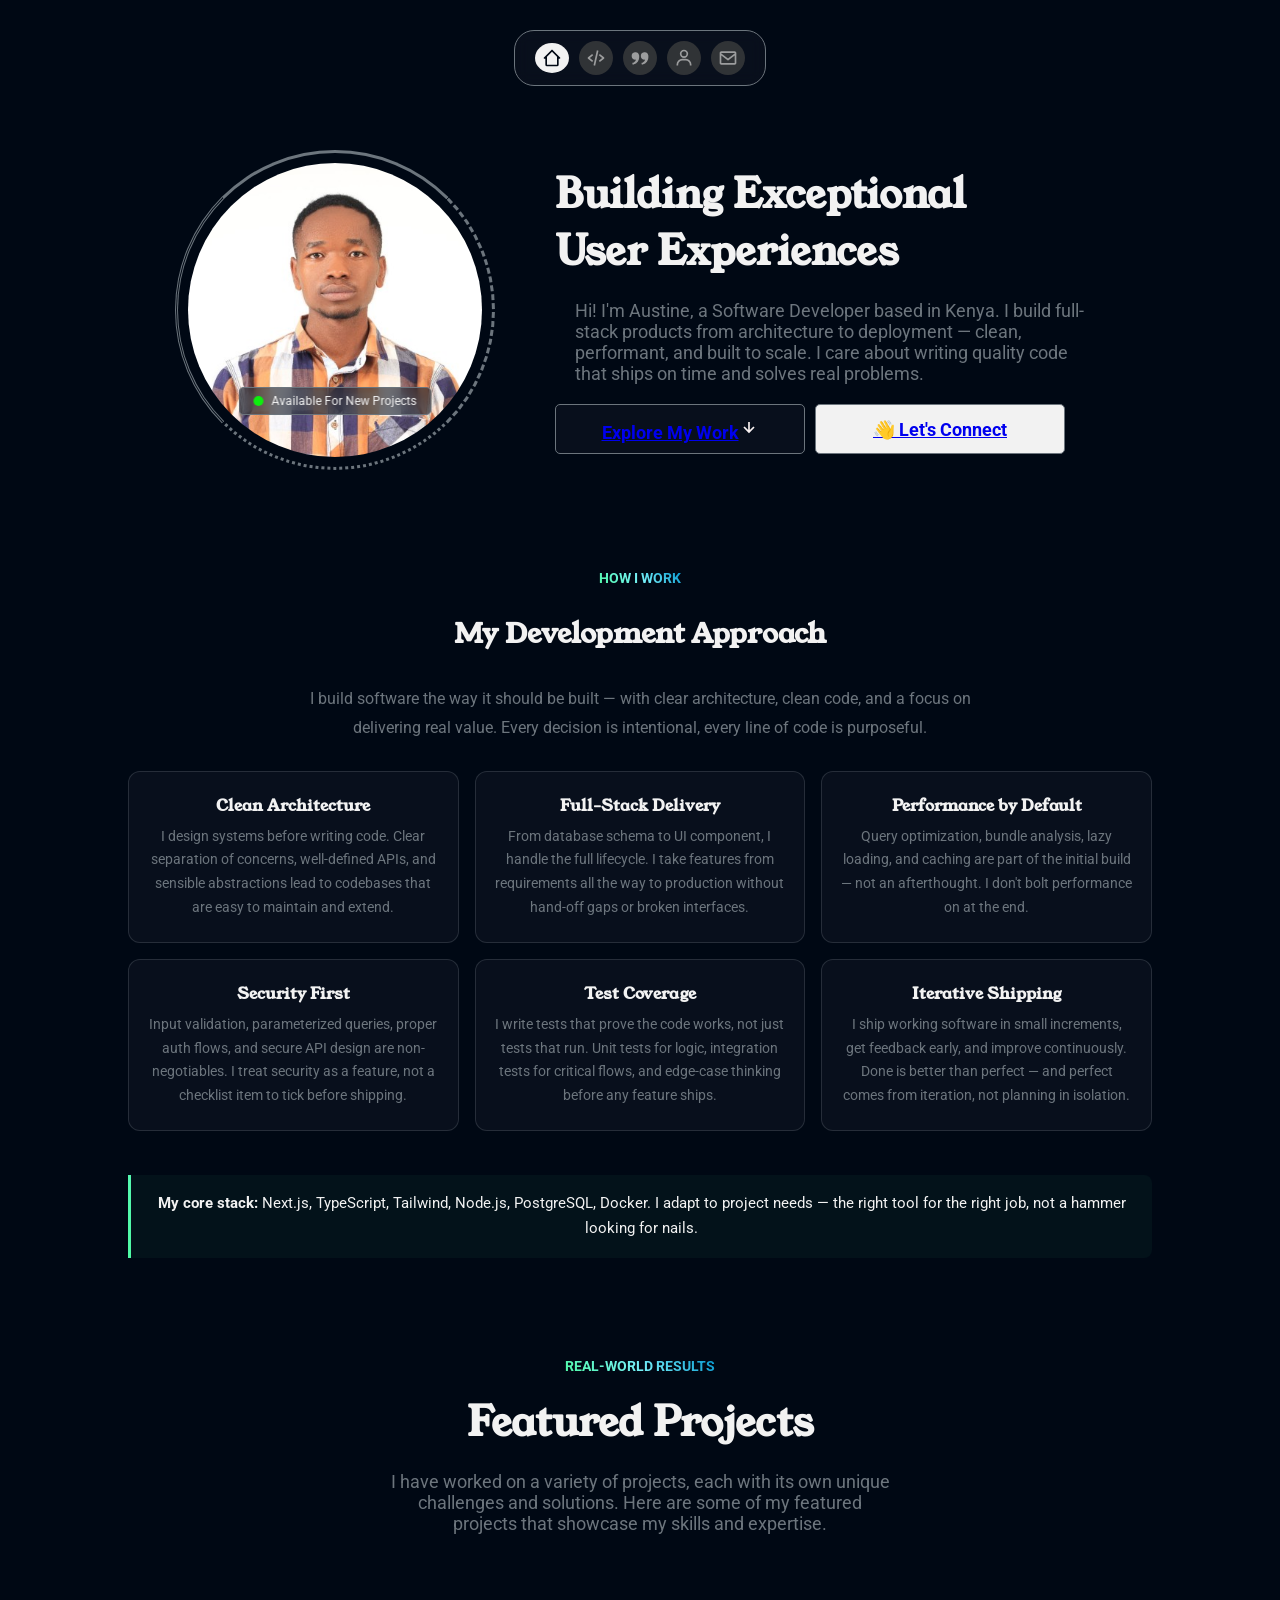
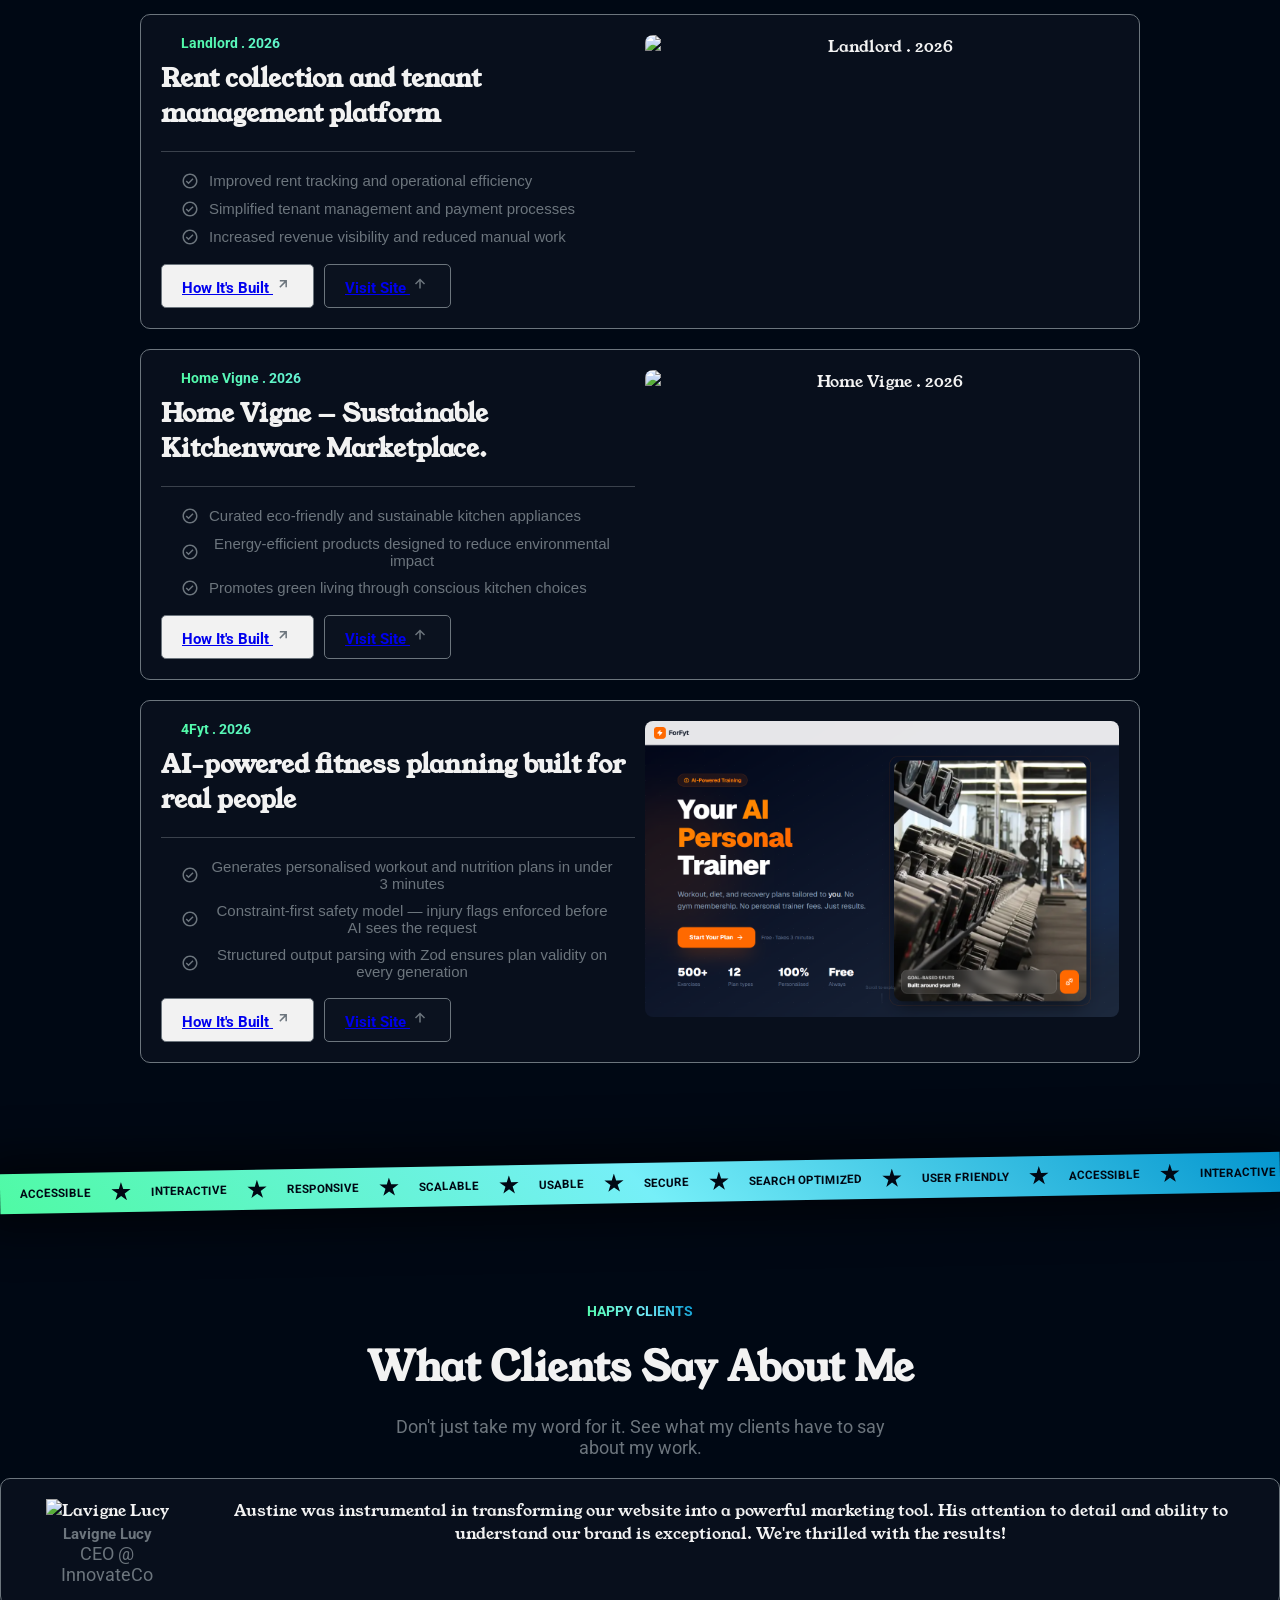
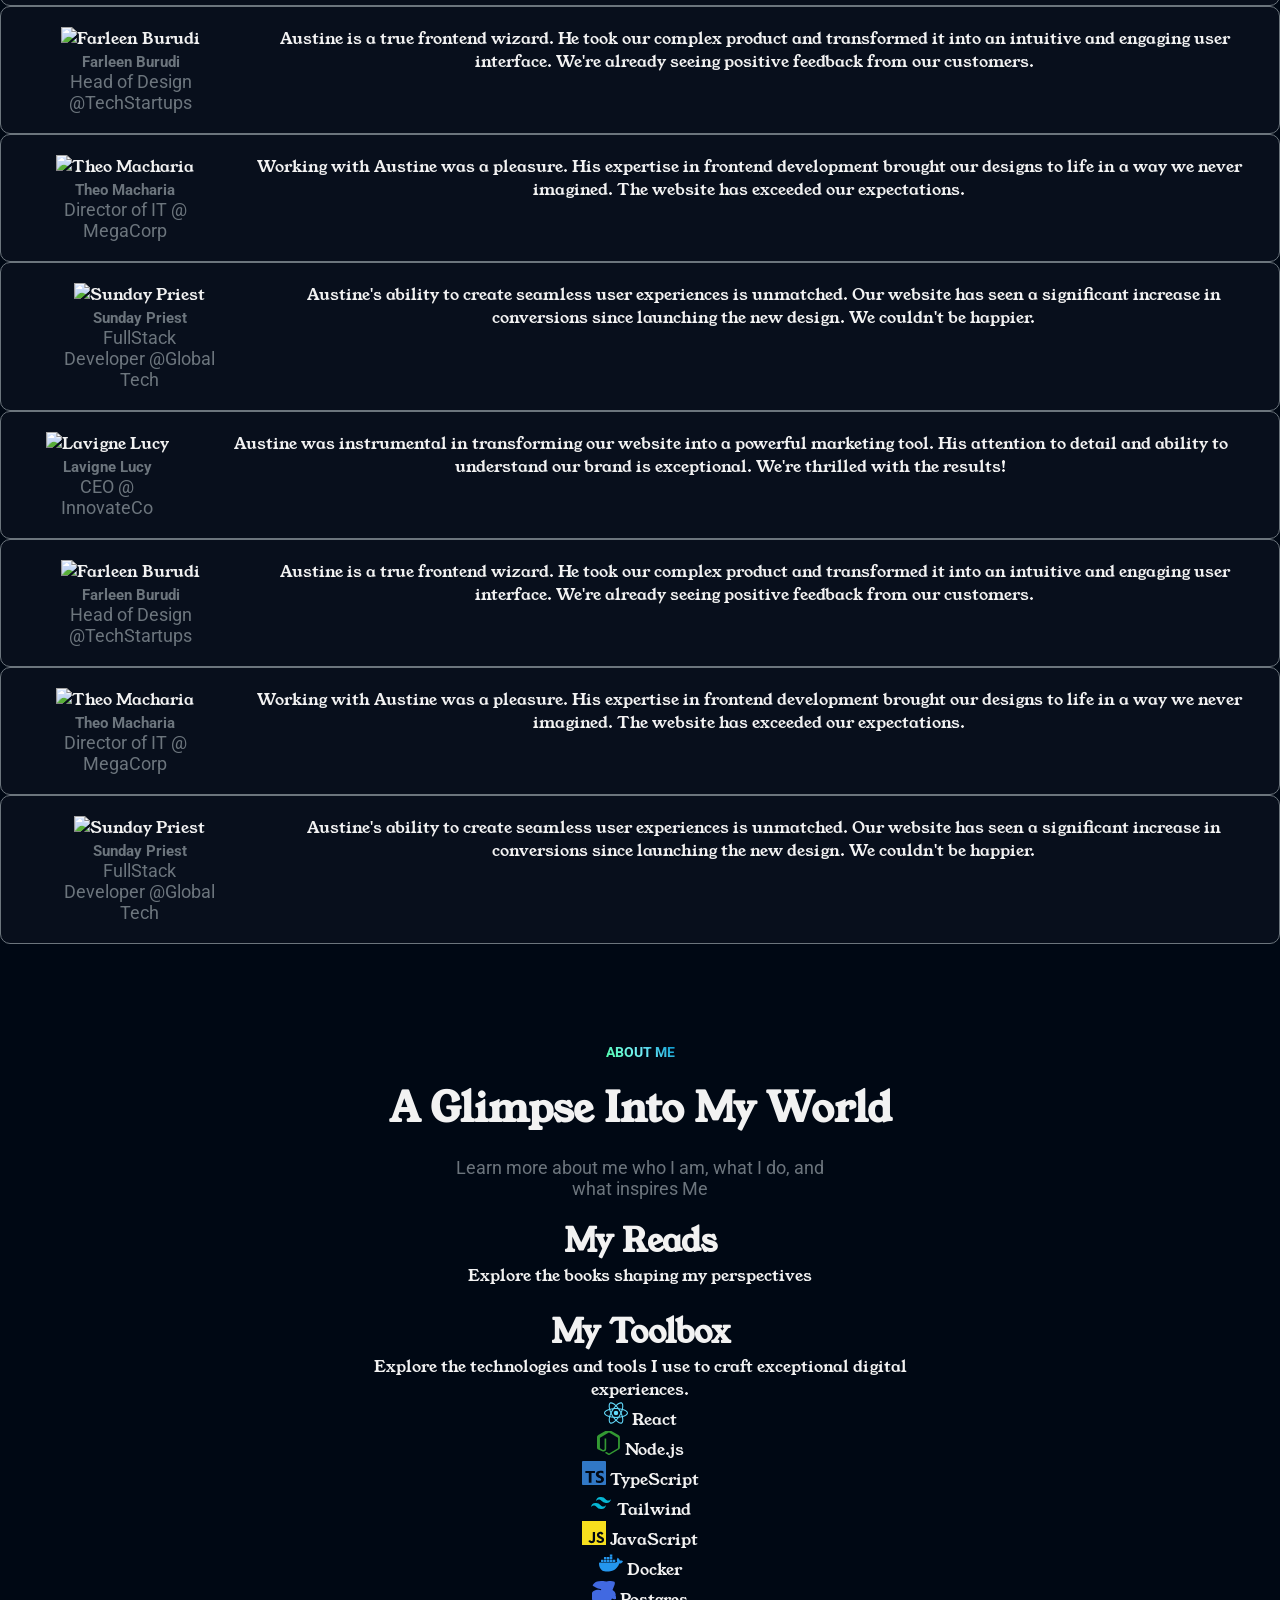
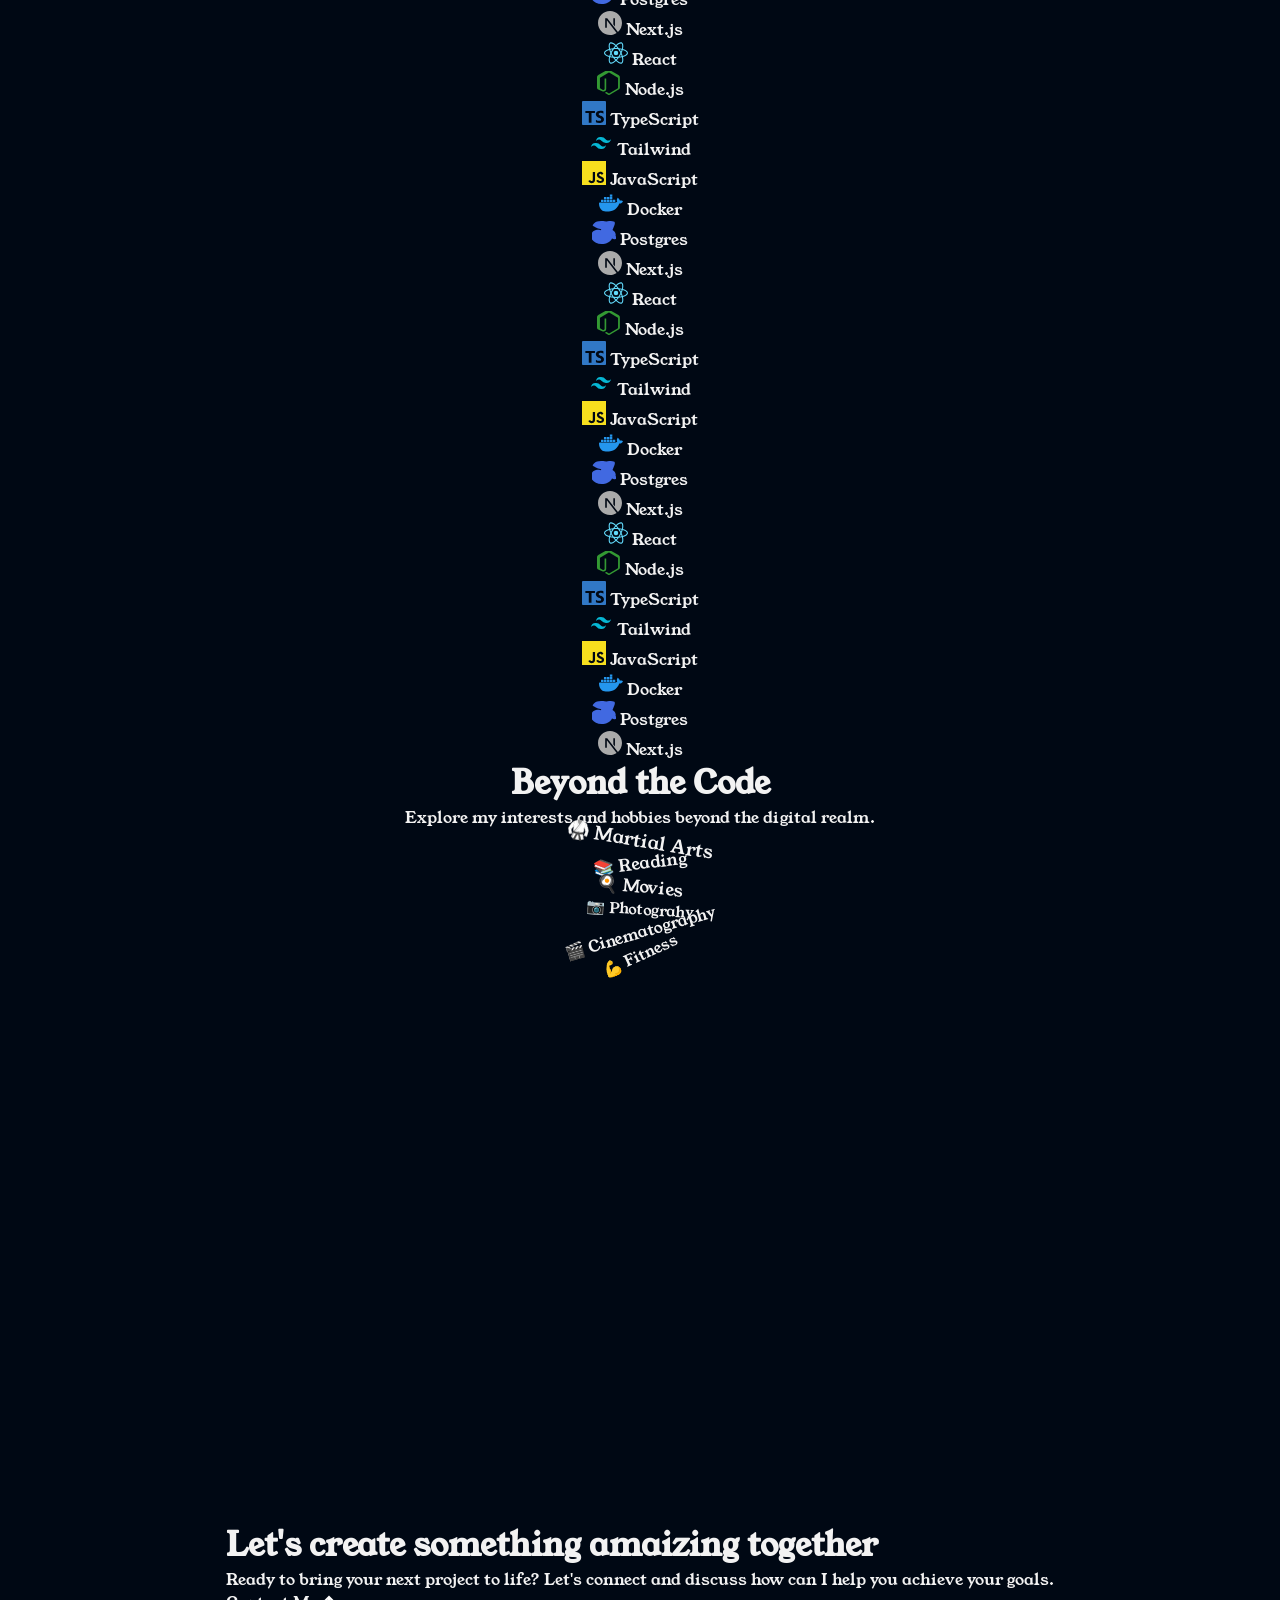
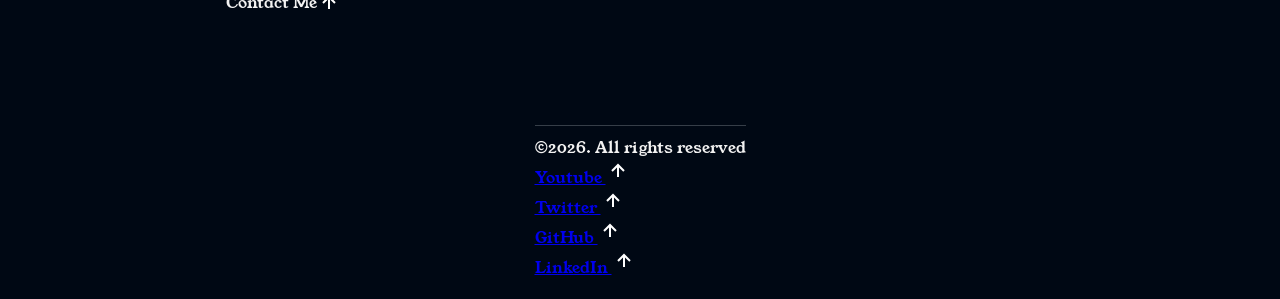
==== commit 3275bdf2: "Update YouTube link in social section" ====
--- a/index.html
+++ b/index.html
@@ -474,7 +474,7 @@
             </div>
             <div class="socials">
                 <div class="social">
-                    <a href="https://youtube.com/@austineac?si=47cZRl82ATPOwVTZ">
+                    <a href="https://www.youtube.com/@techtyro-v1">
                         Youtube <svg xmlns="http://www.w3.org/2000/svg" width="24" height="24" viewBox="0 0 24 24" style="fill: #fefeff;transform: ;msFilter:;"><path d="M11 8.414V18h2V8.414l4.293 4.293 1.414-1.414L12 4.586l-6.707 6.707 1.414 1.414z"></path></svg>
                     </a>
                 </div>
